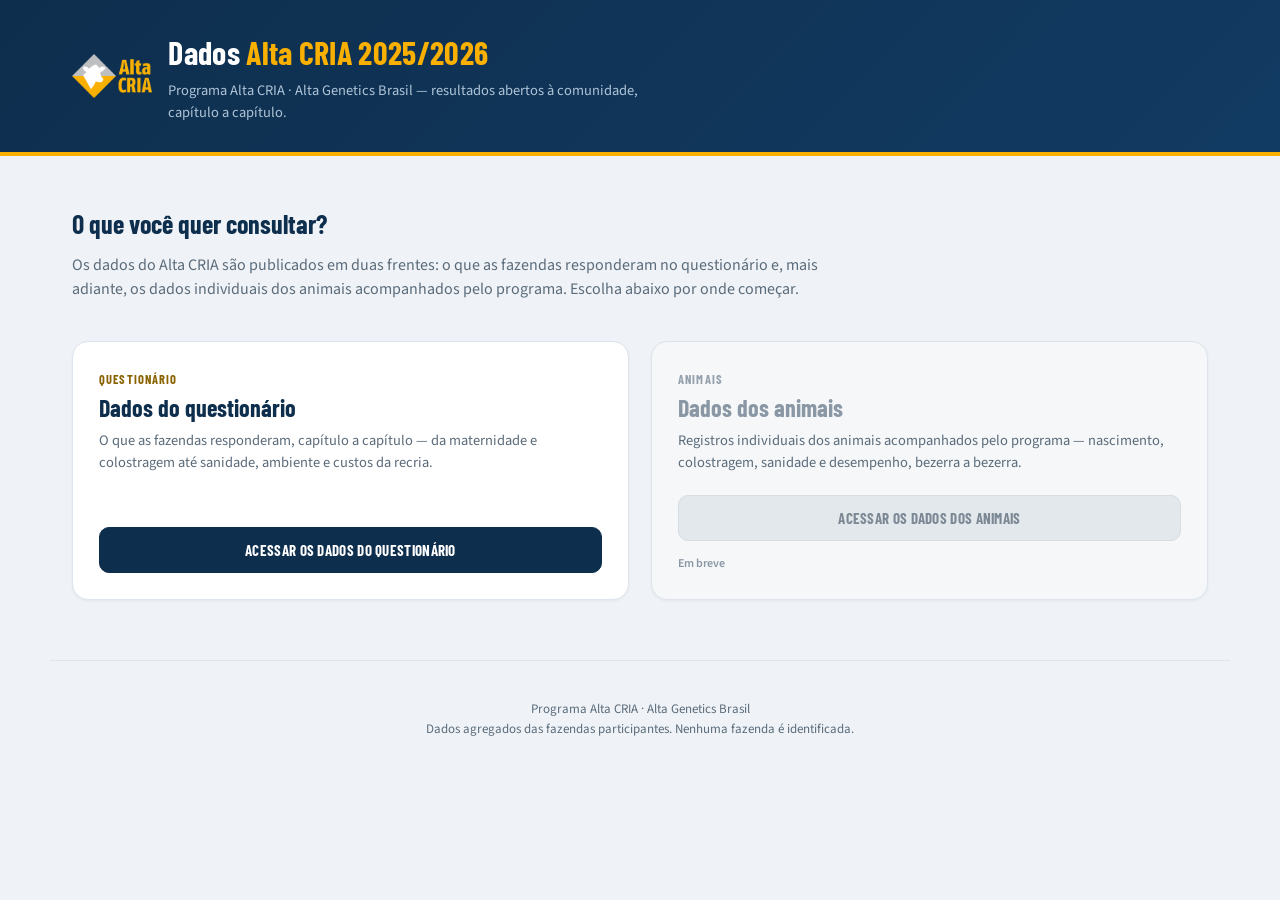
==== index.html @ e9d49448 "Add files via upload" ====
<!DOCTYPE html>
<html lang="pt-BR">
<head>
<meta charset="utf-8">
<meta name="viewport" content="width=device-width, initial-scale=1">
<title>Dados Alta CRIA 25-26</title>
<meta name="description" content="Os dados do Programa Alta CRIA, capítulo a capítulo. Consulta aberta à comunidade.">
<meta property="og:type" content="website">
<meta property="og:title" content="Dados Alta CRIA 2025/2026">
<meta property="og:description" content="Como anda a criação de bezerras no Brasil, segundo as fazendas do Programa Alta CRIA.">
<meta property="og:image" content="https://altaleite.github.io/altacria26/og-image.png">
<meta name="theme-color" content="#0E2E4D">
<link rel="preconnect" href="https://fonts.googleapis.com">
<link rel="preconnect" href="https://fonts.gstatic.com" crossorigin>
<link rel="stylesheet" href="https://fonts.googleapis.com/css2?family=Barlow+Condensed:wght@600;700&family=Source+Sans+3:wght@400;600;700&display=swap">
<link rel="icon" href="[data-uri]" alt="Alta CRIA">
<style>
  :root{
    --navy:#0E2E4D; --navy2:#123B63; --navy3:#1B4E7E; --ink:#071A2C;
    --am:#F9B000; --am-claro:#FFE9AE; --am-escuro:#8A6300;
    --papel:#EFF3F7; --branco:#fff; --tinta:#16222E; --fraca:#5B6B7A; --linha:#DDE4EB;
    --display:"Barlow Condensed","Arial Narrow",Arial,sans-serif;
    --corpo:"Source Sans 3",-apple-system,"Segoe UI",Arial,sans-serif;
  }
  *{box-sizing:border-box;}
  html,body{margin:0;padding:0;}
  body{background:var(--papel);color:var(--tinta);font-family:var(--corpo);font-size:16px;line-height:1.5;-webkit-font-smoothing:antialiased;}

  .topo{background:linear-gradient(135deg,var(--navy),var(--navy2));color:#fff;border-bottom:4px solid var(--am);}
  .topo-in{max-width:1180px;margin:0 auto;padding:28px 22px;}
  .marca{display:flex;align-items:center;gap:16px;flex-wrap:wrap;}
  .marca img{height:44px;}
  .marca h1{font-family:var(--display);font-weight:700;font-size:32px;margin:0;letter-spacing:.01em;}
  .marca h1 span{color:var(--am);}
  .marca p{margin:4px 0 0;color:#AFC4D8;font-size:14.5px;max-width:520px;}

  main{max-width:1180px;margin:0 auto;padding:48px 22px 60px;}
  .intro{max-width:760px;margin:0 0 40px;}
  .intro h2{font-family:var(--display);font-weight:700;font-size:26px;color:var(--navy);margin:0 0 10px;}
  .intro p{color:var(--fraca);font-size:16px;margin:0;}

  .escolhas{display:grid;grid-template-columns:repeat(auto-fit,minmax(320px,1fr));gap:22px;}
  .escolha{background:var(--branco);border:1px solid var(--linha);border-radius:16px;padding:28px 26px 26px;
    display:flex;flex-direction:column;box-shadow:0 1px 3px rgba(7,26,44,.05);}
  .escolha .rotulo{font-family:var(--display);font-weight:700;font-size:12.5px;letter-spacing:.09em;text-transform:uppercase;color:var(--am-escuro);}
  .escolha h3{font-family:var(--display);font-weight:700;font-size:24px;color:var(--navy);margin:6px 0 8px;line-height:1.15;}
  .escolha p{color:var(--fraca);font-size:14.5px;line-height:1.5;margin:0 0 22px;flex-grow:1;}
  .botao{display:inline-flex;align-items:center;justify-content:center;gap:8px;font:700 15px var(--display);
    letter-spacing:.02em;text-transform:uppercase;border-radius:10px;padding:13px 18px;text-decoration:none;
    transition:transform .15s,box-shadow .15s;}
  .botao-primario{background:var(--navy);color:#fff;border:1px solid var(--navy);}
  .botao-primario:hover{transform:translateY(-1px);box-shadow:0 6px 16px rgba(14,46,77,.25);background:var(--navy2);}
  .botao-primario:focus-visible{outline:2px solid var(--am);outline-offset:3px;}
  .escolha.indisponivel{background:#F5F7F9;}
  .escolha.indisponivel h3{color:#8A97A4;}
  .escolha.indisponivel .rotulo{color:#94A0AB;}
  .botao-desabilitado{background:#E3E8ED;color:#7C8894;border:1px solid #D6DCE2;cursor:not-allowed;}
  .selo{display:inline-block;margin-top:14px;font-size:12px;font-weight:600;color:#8A97A4;}

  footer{border-top:1px solid var(--linha);padding:26px 22px 40px;text-align:center;color:var(--fraca);font-size:13px;max-width:1180px;margin:0 auto;}

  @media (max-width:640px){
    .marca h1{font-size:26px;}
    .intro h2{font-size:22px;}
  }
</style>
</head>
<body>

<header class="topo">
  <div class="topo-in">
    <div class="marca">
      <img src="[data-uri]" alt="Alta CRIA">
      <div>
        <h1>Dados <span>Alta CRIA 2025/2026</span></h1>
        <p>Programa Alta CRIA · Alta Genetics Brasil — resultados abertos à comunidade, capítulo a capítulo.</p>
      </div>
    </div>
  </div>
</header>

<main>
  <div class="intro">
    <h2>O que você quer consultar?</h2>
    <p>Os dados do Alta CRIA são publicados em duas frentes: o que as fazendas responderam no questionário e, mais adiante, os dados individuais dos animais acompanhados pelo programa. Escolha abaixo por onde começar.</p>
  </div>

  <div class="escolhas">
    <article class="escolha">
      <span class="rotulo">Questionário</span>
      <h3>Dados do questionário</h3>
      <p>O que as fazendas responderam, capítulo a capítulo — da maternidade e colostragem até sanidade, ambiente e custos da recria.</p>
      <a class="botao botao-primario" href="questionario/">Acessar os dados do questionário</a>
    </article>

    <article class="escolha indisponivel">
      <span class="rotulo">Animais</span>
      <h3>Dados dos animais</h3>
      <p>Registros individuais dos animais acompanhados pelo programa — nascimento, colostragem, sanidade e desempenho, bezerra a bezerra.</p>
      <button class="botao botao-desabilitado" type="button" disabled aria-disabled="true">Acessar os dados dos animais</button>
      <span class="selo">Em breve</span>
    </article>
  </div>
</main>

<footer>
  <p>Programa Alta CRIA · Alta Genetics Brasil<br>
  Dados agregados das fazendas participantes. Nenhuma fazenda é identificada.</p>
</footer>

</body>
</html>
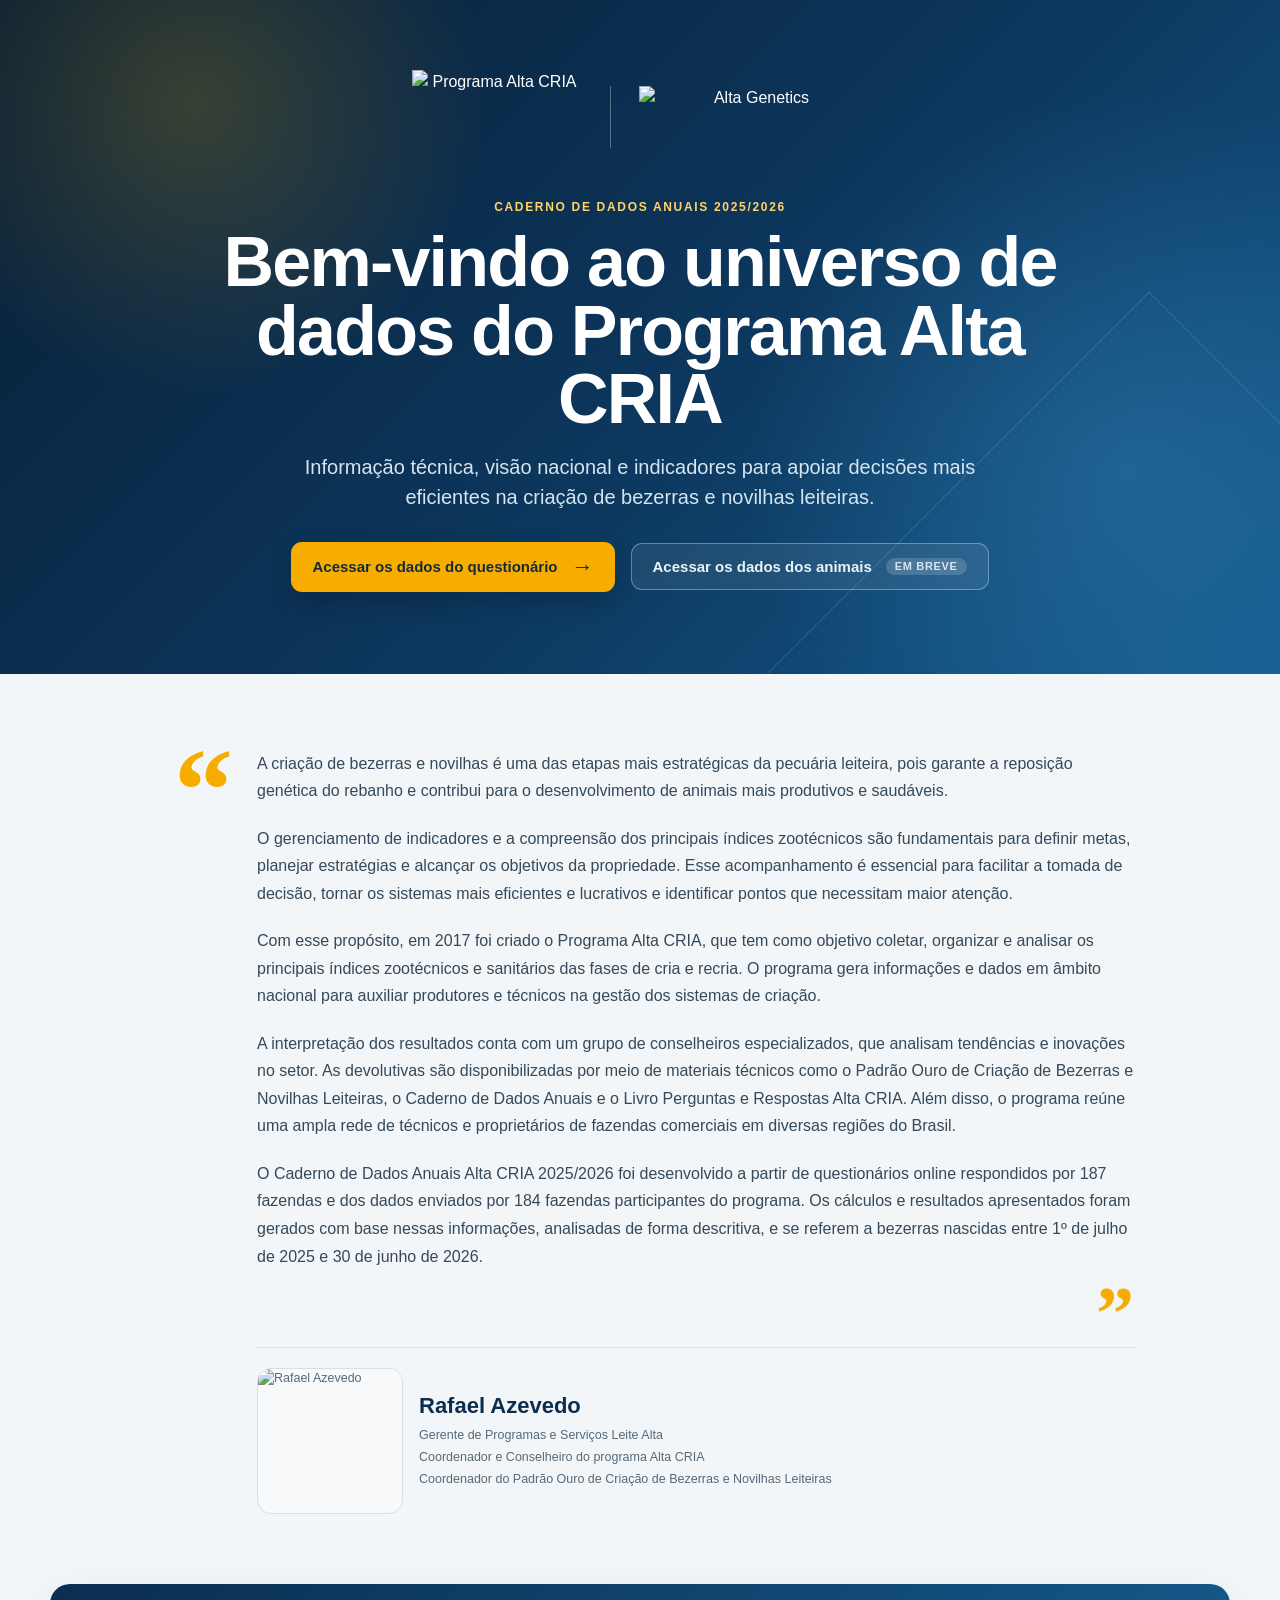
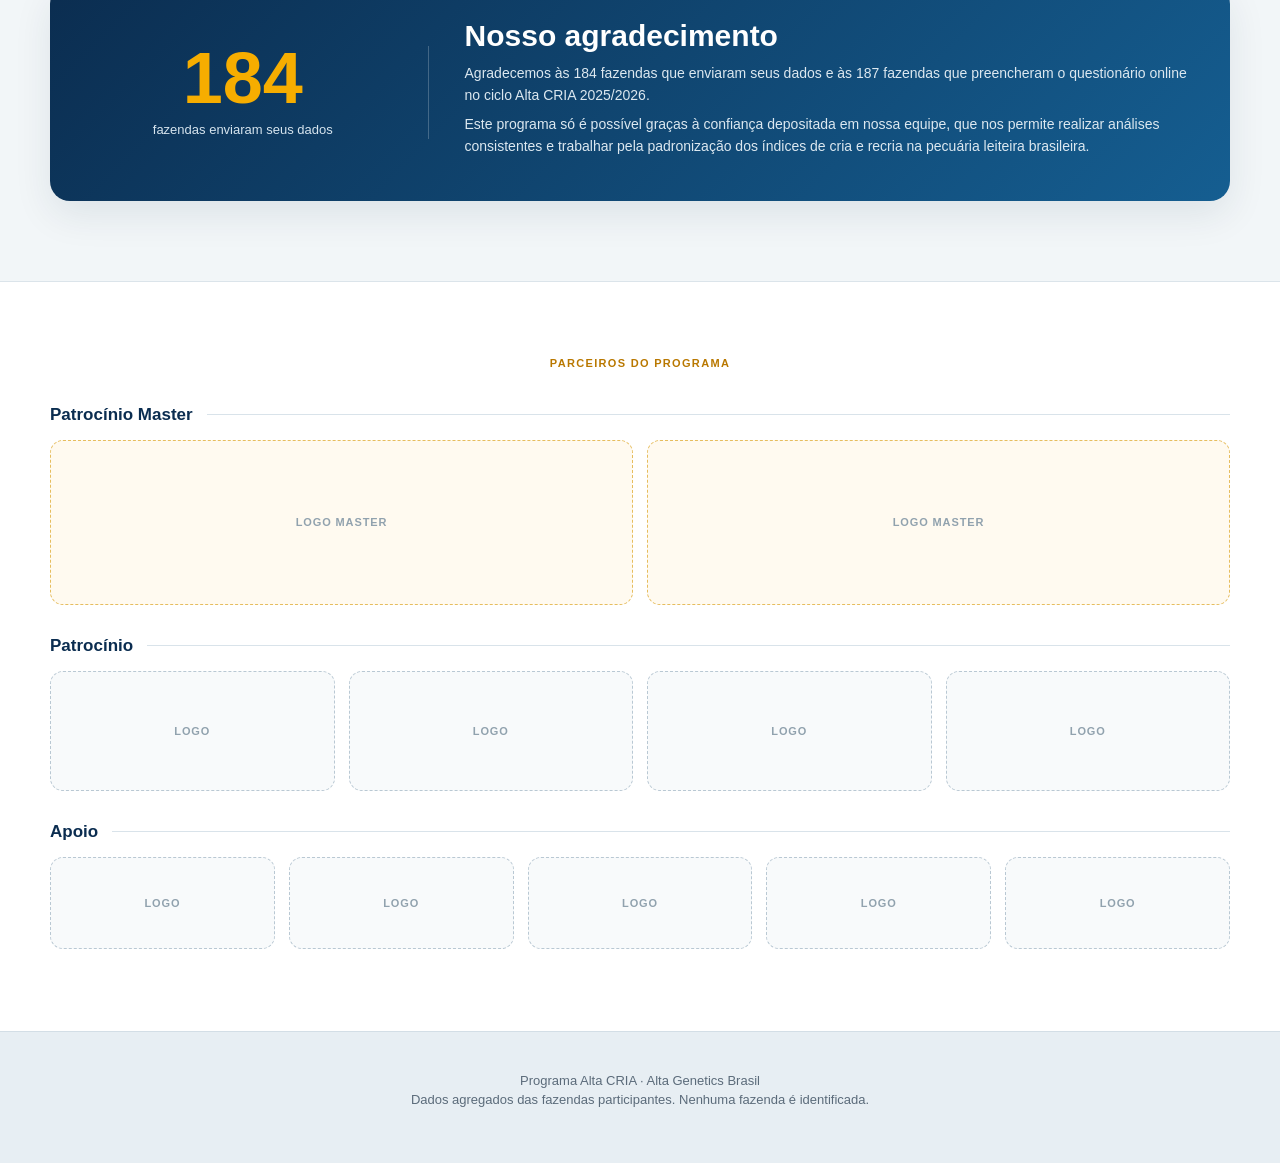
==== commit 8078dee8: "Add files via upload" ====
--- a/index.html
+++ b/index.html
@@ -9,104 +9,11 @@
 <meta property="og:title" content="Dados Alta CRIA 2025/2026">
 <meta property="og:description" content="Como anda a criação de bezerras no Brasil, segundo as fazendas do Programa Alta CRIA.">
 <meta property="og:image" content="https://altaleite.github.io/altacria26/og-image.png">
-<meta name="theme-color" content="#0E2E4D">
-<link rel="preconnect" href="https://fonts.googleapis.com">
-<link rel="preconnect" href="https://fonts.gstatic.com" crossorigin>
-<link rel="stylesheet" href="https://fonts.googleapis.com/css2?family=Barlow+Condensed:wght@600;700&family=Source+Sans+3:wght@400;600;700&display=swap">
-<link rel="icon" href="[data-uri]" alt="Alta CRIA">
-<style>
-  :root{
-    --navy:#0E2E4D; --navy2:#123B63; --navy3:#1B4E7E; --ink:#071A2C;
-    --am:#F9B000; --am-claro:#FFE9AE; --am-escuro:#8A6300;
-    --papel:#EFF3F7; --branco:#fff; --tinta:#16222E; --fraca:#5B6B7A; --linha:#DDE4EB;
-    --display:"Barlow Condensed","Arial Narrow",Arial,sans-serif;
-    --corpo:"Source Sans 3",-apple-system,"Segoe UI",Arial,sans-serif;
-  }
-  *{box-sizing:border-box;}
-  html,body{margin:0;padding:0;}
-  body{background:var(--papel);color:var(--tinta);font-family:var(--corpo);font-size:16px;line-height:1.5;-webkit-font-smoothing:antialiased;}
-
-  .topo{background:linear-gradient(135deg,var(--navy),var(--navy2));color:#fff;border-bottom:4px solid var(--am);}
-  .topo-in{max-width:1180px;margin:0 auto;padding:28px 22px;}
-  .marca{display:flex;align-items:center;gap:16px;flex-wrap:wrap;}
-  .marca img{height:44px;}
-  .marca h1{font-family:var(--display);font-weight:700;font-size:32px;margin:0;letter-spacing:.01em;}
-  .marca h1 span{color:var(--am);}
-  .marca p{margin:4px 0 0;color:#AFC4D8;font-size:14.5px;max-width:520px;}
-
-  main{max-width:1180px;margin:0 auto;padding:48px 22px 60px;}
-  .intro{max-width:760px;margin:0 0 40px;}
-  .intro h2{font-family:var(--display);font-weight:700;font-size:26px;color:var(--navy);margin:0 0 10px;}
-  .intro p{color:var(--fraca);font-size:16px;margin:0;}
-
-  .escolhas{display:grid;grid-template-columns:repeat(auto-fit,minmax(320px,1fr));gap:22px;}
-  .escolha{background:var(--branco);border:1px solid var(--linha);border-radius:16px;padding:28px 26px 26px;
-    display:flex;flex-direction:column;box-shadow:0 1px 3px rgba(7,26,44,.05);}
-  .escolha .rotulo{font-family:var(--display);font-weight:700;font-size:12.5px;letter-spacing:.09em;text-transform:uppercase;color:var(--am-escuro);}
-  .escolha h3{font-family:var(--display);font-weight:700;font-size:24px;color:var(--navy);margin:6px 0 8px;line-height:1.15;}
-  .escolha p{color:var(--fraca);font-size:14.5px;line-height:1.5;margin:0 0 22px;flex-grow:1;}
-  .botao{display:inline-flex;align-items:center;justify-content:center;gap:8px;font:700 15px var(--display);
-    letter-spacing:.02em;text-transform:uppercase;border-radius:10px;padding:13px 18px;text-decoration:none;
-    transition:transform .15s,box-shadow .15s;}
-  .botao-primario{background:var(--navy);color:#fff;border:1px solid var(--navy);}
-  .botao-primario:hover{transform:translateY(-1px);box-shadow:0 6px 16px rgba(14,46,77,.25);background:var(--navy2);}
-  .botao-primario:focus-visible{outline:2px solid var(--am);outline-offset:3px;}
-  .escolha.indisponivel{background:#F5F7F9;}
-  .escolha.indisponivel h3{color:#8A97A4;}
-  .escolha.indisponivel .rotulo{color:#94A0AB;}
-  .botao-desabilitado{background:#E3E8ED;color:#7C8894;border:1px solid #D6DCE2;cursor:not-allowed;}
-  .selo{display:inline-block;margin-top:14px;font-size:12px;font-weight:600;color:#8A97A4;}
-
-  footer{border-top:1px solid var(--linha);padding:26px 22px 40px;text-align:center;color:var(--fraca);font-size:13px;max-width:1180px;margin:0 auto;}
-
-  @media (max-width:640px){
-    .marca h1{font-size:26px;}
-    .intro h2{font-size:22px;}
-  }
-</style>
+<meta http-equiv="refresh" content="0; url=dados/">
+<link rel="canonical" href="https://altaleite.github.io/altacria26/dados/">
+<script>location.replace('dados/');</script>
 </head>
 <body>
-
-<header class="topo">
-  <div class="topo-in">
-    <div class="marca">
-      <img src="[data-uri]" alt="Alta CRIA">
-      <div>
-        <h1>Dados <span>Alta CRIA 2025/2026</span></h1>
-        <p>Programa Alta CRIA · Alta Genetics Brasil — resultados abertos à comunidade, capítulo a capítulo.</p>
-      </div>
-    </div>
-  </div>
-</header>
-
-<main>
-  <div class="intro">
-    <h2>O que você quer consultar?</h2>
-    <p>Os dados do Alta CRIA são publicados em duas frentes: o que as fazendas responderam no questionário e, mais adiante, os dados individuais dos animais acompanhados pelo programa. Escolha abaixo por onde começar.</p>
-  </div>
-
-  <div class="escolhas">
-    <article class="escolha">
-      <span class="rotulo">Questionário</span>
-      <h3>Dados do questionário</h3>
-      <p>O que as fazendas responderam, capítulo a capítulo — da maternidade e colostragem até sanidade, ambiente e custos da recria.</p>
-      <a class="botao botao-primario" href="questionario/">Acessar os dados do questionário</a>
-    </article>
-
-    <article class="escolha indisponivel">
-      <span class="rotulo">Animais</span>
-      <h3>Dados dos animais</h3>
-      <p>Registros individuais dos animais acompanhados pelo programa — nascimento, colostragem, sanidade e desempenho, bezerra a bezerra.</p>
-      <button class="botao botao-desabilitado" type="button" disabled aria-disabled="true">Acessar os dados dos animais</button>
-      <span class="selo">Em breve</span>
-    </article>
-  </div>
-</main>
-
-<footer>
-  <p>Programa Alta CRIA · Alta Genetics Brasil<br>
-  Dados agregados das fazendas participantes. Nenhuma fazenda é identificada.</p>
-</footer>
-
+<p>Redirecionando para <a href="dados/">a página de dados do Alta CRIA</a>...</p>
 </body>
 </html>
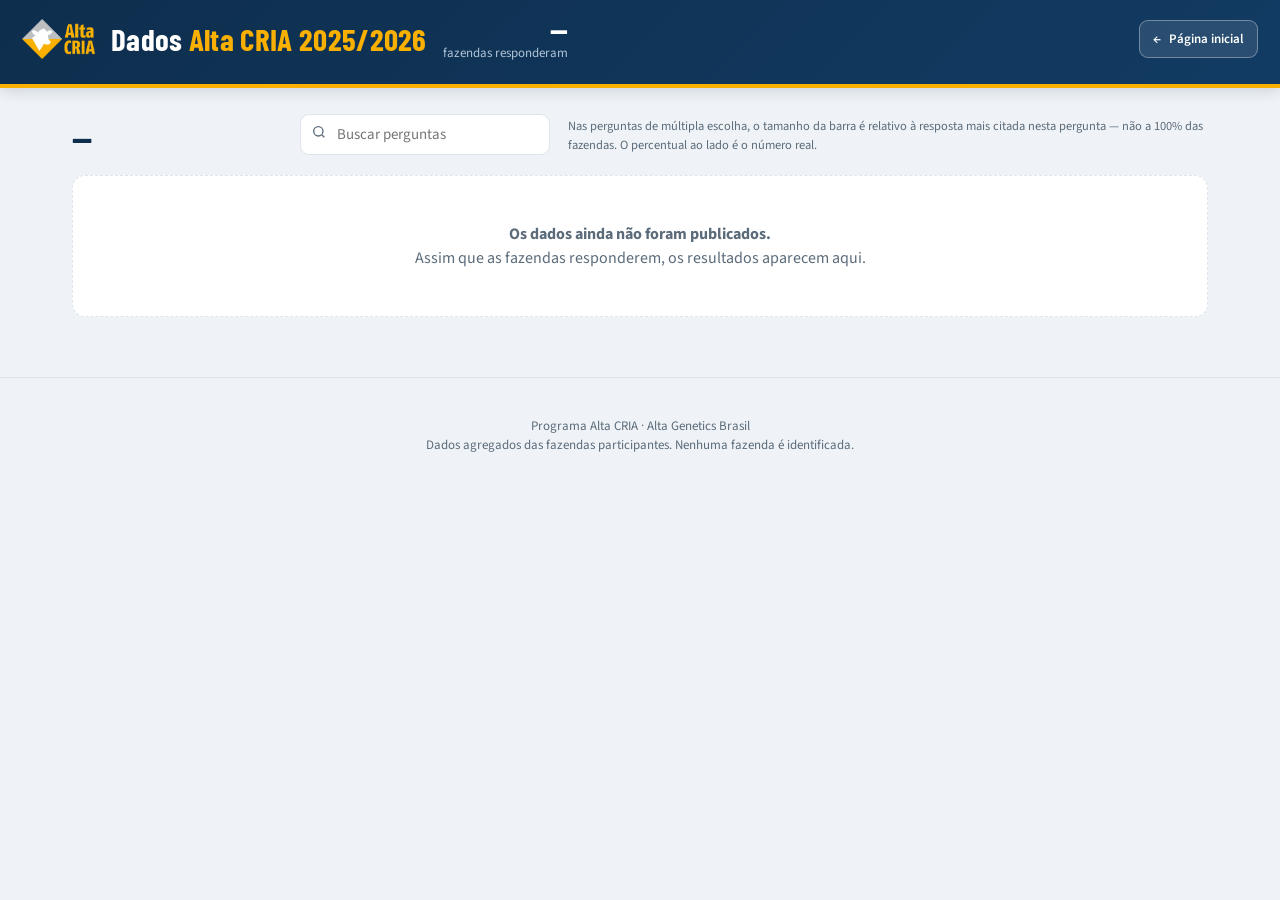
==== commit 23c94122: "Add files via upload" ====
--- a/index.html
+++ b/index.html
@@ -9,11 +9,938 @@
 <meta property="og:title" content="Dados Alta CRIA 2025/2026">
 <meta property="og:description" content="Como anda a criação de bezerras no Brasil, segundo as fazendas do Programa Alta CRIA.">
 <meta property="og:image" content="https://altaleite.github.io/altacria26/og-image.png">
-<meta http-equiv="refresh" content="0; url=dados/">
-<link rel="canonical" href="https://altaleite.github.io/altacria26/dados/">
-<script>location.replace('dados/');</script>
+<meta name="theme-color" content="#0E2E4D">
+<link rel="preconnect" href="https://fonts.googleapis.com">
+<link rel="preconnect" href="https://fonts.gstatic.com" crossorigin>
+<link rel="stylesheet" href="https://fonts.googleapis.com/css2?family=Barlow+Condensed:wght@600;700&family=Source+Sans+3:wght@400;600;700&display=swap">
+<link rel="icon" href="[data-uri]">
+<style>
+  :root{
+    --navy:#0E2E4D; --navy2:#123B63; --navy3:#1B4E7E; --ink:#071A2C;
+    --am:#F9B000; --am-claro:#FFE9AE; --am-escuro:#8A6300;
+    --papel:#EFF3F7; --branco:#fff; --tinta:#16222E; --fraca:#5B6B7A; --linha:#DDE4EB;
+    --display:"Barlow Condensed","Arial Narrow",Arial,sans-serif;
+    --corpo:"Source Sans 3",-apple-system,"Segoe UI",Arial,sans-serif;
+  }
+  *{box-sizing:border-box;}
+  html,body{margin:0;padding:0;}
+  body{background:var(--papel);color:var(--tinta);font-family:var(--corpo);font-size:16px;line-height:1.5;-webkit-font-smoothing:antialiased;}
+  .num{font-variant-numeric:tabular-nums;}
+
+  /* ---------- topo ---------- */
+  .topo{background:linear-gradient(135deg,var(--navy),var(--navy2));color:#fff;border-bottom:4px solid var(--am);}
+  .topo-in{max-width:1744px;margin:0 auto;padding:22px 22px 0;}
+  .marca{display:flex;align-items:center;gap:16px;flex-wrap:wrap;}
+  .marca img{height:40px;}
+  .marca h1{font-family:var(--display);font-weight:700;font-size:31px;margin:0;letter-spacing:.01em;}
+  .marca h1 span{color:var(--am);}
+  .resumo{margin-left:auto;text-align:right;font-size:13px;color:#AFC4D8;}
+  .resumo b{display:block;font-family:var(--display);font-size:30px;color:#fff;line-height:1;}
+
+  /* ---------- linha do tempo (a ordem é a vida do animal) ---------- */
+  .trilha{display:grid;grid-template-columns:minmax(0,1fr) minmax(0,1fr) minmax(0,1.75fr) minmax(0,1.12fr) minmax(0,1fr) minmax(0,1fr) minmax(0,.9fr) minmax(0,.9fr) minmax(0,.82fr) minmax(0,1.05fr);gap:0;overflow:visible;padding:20px 0 0;}
+  .fase{width:100%;min-width:0;background:none;border:0;cursor:pointer;color:#9FB6CC;font-family:inherit;
+    padding:0 9px 14px;position:relative;text-align:left;overflow-wrap:anywhere;}
+  .fase:first-child{padding-left:0;}
+  .fase .marco{display:block;height:3px;background:rgba(255,255,255,.16);margin-bottom:11px;border-radius:2px;transition:background .18s;}
+  .fase .et{display:block;font-family:var(--display);font-weight:700;font-size:17px;color:#D6E4F0;letter-spacing:.02em;transition:color .18s;}
+  .fase .sub{display:block;font-size:11.5px;color:#7E99B4;line-height:1.25;margin-top:1px;}
+  .fase:hover .et{color:#fff;}
+  .fase:hover .marco{background:rgba(249,176,0,.5);}
+  .fase[aria-selected="true"] .marco{background:var(--am);}
+  .fase[aria-selected="true"] .et{color:var(--am);}
+  .fase:focus-visible{outline:2px solid var(--am);outline-offset:2px;}
+
+  /* ---------- corpo ---------- */
+  main{max-width:1180px;margin:0 auto;padding:26px 22px 60px;}
+  .cabeca{display:flex;align-items:flex-end;gap:18px;flex-wrap:wrap;margin-bottom:20px;}
+  .cabeca h2{font-family:var(--display);font-weight:700;font-size:34px;margin:0;color:var(--navy);line-height:1;}
+  .cabeca .cont{font-size:14px;color:var(--fraca);padding-bottom:3px;}
+  .nota-leitura{flex-basis:100%;order:5;margin:2px 0 0;font-size:12.5px;color:var(--fraca);max-width:640px;}
+.busca{margin-left:auto;position:relative;}
+  .busca input{font-family:inherit;font-size:15px;padding:9px 13px 9px 36px;border:1px solid var(--linha);
+    border-radius:9px;background:#fff;width:250px;color:var(--tinta);}
+  .busca input:focus{outline:2px solid var(--navy3);outline-offset:0;border-color:var(--navy3);}
+  .busca svg{position:absolute;left:11px;top:10px;width:16px;height:16px;fill:none;stroke:var(--fraca);stroke-width:2;}
+
+  .grade{display:grid;grid-template-columns:repeat(auto-fill,minmax(340px,1fr));gap:16px;align-items:start;}
+  .cartao{background:var(--branco);border:1px solid var(--linha);border-radius:13px;padding:17px 18px 15px;}
+  .cartao .qn{font-family:var(--display);font-weight:700;font-size:13px;color:var(--am-escuro);letter-spacing:.08em;}
+  .cartao h3{font-size:15.5px;font-weight:600;margin:1px 0 3px;line-height:1.32;color:var(--navy);}
+  .cartao .n{font-size:12.5px;color:var(--fraca);margin-bottom:12px;}
+
+  /* barras (categórico) */
+  .b{margin-bottom:9px;}
+  .b:last-child{margin-bottom:2px;}
+  .b-topo{display:flex;justify-content:space-between;gap:10px;font-size:13.5px;margin-bottom:3px;}
+  .b-rot{color:var(--tinta);}
+  .b-val{color:var(--fraca);white-space:nowrap;font-variant-numeric:tabular-nums;}
+  .b-val b{color:var(--navy);}
+  .trilho{height:9px;background:#EDF1F5;border-radius:5px;overflow:hidden;}
+  .barra{height:100%;background:var(--am);border-radius:5px;transition:width .5s cubic-bezier(.2,.7,.3,1);}
+  .mais{margin-top:9px;background:none;border:0;color:var(--navy3);font-family:inherit;font-size:13px;
+    font-weight:600;cursor:pointer;padding:2px 0;}
+  .mais:hover{text-decoration:underline;}
+
+  /* numérico */
+  .faixas{display:flex;gap:14px;padding:9px 0 12px;border-bottom:1px solid var(--linha);margin-bottom:11px;}
+  .fx{flex:1;}
+  .fx .r{display:block;font-size:11px;color:var(--fraca);text-transform:uppercase;letter-spacing:.06em;}
+  .fx .v{display:block;font-family:var(--display);font-weight:700;font-size:23px;color:var(--navy);line-height:1.1;font-variant-numeric:tabular-nums;}
+  .fx.dest .v{color:var(--am-escuro);}
+  .hist{display:flex;align-items:flex-end;gap:3px;height:78px;}
+  .hb{flex:1;background:#DCE6EF;border-radius:3px 3px 0 0;position:relative;min-height:2px;transition:background .15s;}
+  .hb:hover{background:var(--am);}
+  .hb span{position:absolute;bottom:100%;left:50%;transform:translateX(-50%);margin-bottom:5px;background:var(--navy);
+    color:#fff;font-size:11px;padding:3px 7px;border-radius:5px;white-space:nowrap;opacity:0;pointer-events:none;transition:opacity .12s;}
+  .hb:hover span{opacity:1;}
+  .heixo{display:flex;justify-content:space-between;font-size:10.5px;color:var(--fraca);margin-top:5px;}
+
+  .vazio{background:#fff;border:1px dashed var(--linha);border-radius:13px;padding:46px 20px;text-align:center;color:var(--fraca);}
+  .aviso-demo{background:#FFF6E0;border-bottom:1px solid #F0C24B;color:#7A5C12;font-size:13.5px;text-align:center;padding:9px 16px;}
+  footer{border-top:1px solid var(--linha);padding:26px 22px 40px;text-align:center;color:var(--fraca);font-size:13px;}
+  @media (max-width:640px){
+    .marca h1{font-size:24px;} .resumo{margin-left:0;text-align:left;width:100%;}
+    .busca{margin-left:0;width:100%;} .busca input{width:100%;} .cabeca h2{font-size:27px;}
+  }
+  @media (prefers-reduced-motion:reduce){ *{transition:none !important;} }
+</style>
+<link rel="stylesheet" href="app.css">
+<style>
+  /* Ajustes de navegação e interação */
+  .topo{position:sticky;top:0;z-index:100;box-shadow:0 2px 14px rgba(7,26,44,.16)}
+  .topo-in{padding-top:14px}
+  .marca{flex-wrap:nowrap}
+  .voltar-inicio{margin-left:auto;display:inline-flex;align-items:center;gap:8px;background:rgba(255,255,255,.1);border:1px solid rgba(255,255,255,.35);color:#fff;border-radius:9px;padding:9px 13px;font:600 13px var(--corpo);cursor:pointer;transition:background .18s,border-color .18s,transform .18s;white-space:nowrap;text-decoration:none}
+  .voltar-inicio:hover{background:var(--am);border-color:var(--am-escuro);color:var(--navy);transform:translateY(-1px)}
+  .voltar-inicio:focus-visible,.exportar:focus-visible,.mais:focus-visible{outline:2px solid var(--am);outline-offset:3px}
+  .resumo{margin-left:0}
+  .cartao{position:relative;padding-top:17px}
+  .cartao-cabeca{display:flex;align-items:flex-start;gap:12px;margin-bottom:2px}
+  .cartao-cabeca h3{flex:1;margin:0}
+  .exportar{display:inline-flex;align-items:center;gap:6px;flex:0 0 auto;background:#F5F8FB;border:1px solid #D6E1EB;color:var(--navy3);border-radius:7px;padding:6px 8px;font:600 11px var(--corpo);cursor:pointer;transition:.18s}
+  .exportar:hover{background:var(--navy);border-color:var(--navy);color:#fff}
+  .exportar svg{width:13px;height:13px;fill:none;stroke:currentColor;stroke-width:2;stroke-linecap:round;stroke-linejoin:round}
+  .mais{display:inline-flex;align-items:center;gap:5px;border:1px solid #D6E1EB;border-radius:7px;background:#F7FAFC;padding:6px 9px;margin-top:10px}
+  .mais:hover{background:#EAF1F7;text-decoration:none}
+  .filtro-card{display:flex;align-items:center;gap:9px;margin:8px 0 13px;padding:9px 10px;background:#F7FAFC;border:1px solid #DDE7EF;border-radius:8px;color:var(--fraca);font-size:12px}
+  .filtro-card label{font-weight:600;white-space:nowrap}
+  .filtro-card select{min-width:0;flex:1;border:1px solid #C9D7E3;border-radius:7px;background:#fff;color:var(--navy);padding:7px 9px;font:600 12px var(--corpo);cursor:pointer}
+  .filtro-card select:focus{outline:2px solid var(--navy3);outline-offset:1px}
+  .cartao.cartao-custo .fx .v{font-size:18px;white-space:nowrap;letter-spacing:-.02em}
+  @media (max-width:1100px){
+    .trilha{grid-template-columns:repeat(5,minmax(0,1fr));row-gap:10px;}
+    .fase:nth-child(6){padding-left:0;}
+  }
+  @media (max-width:640px){
+    .topo-in{padding-top:10px}.marca{flex-wrap:wrap;gap:10px}.marca img{height:32px}.voltar-inicio{order:3;margin-left:0}.resumo{width:auto;text-align:right;margin-left:auto}
+    .trilha{grid-template-columns:repeat(2,minmax(0,1fr));padding-top:13px;row-gap:10px}
+    .fase{padding-right:12px}.fase:nth-child(odd){padding-left:0}.fase:nth-child(6){padding-left:9px}.fase .et{font-size:15px}
+  }
+</style>
+<!-- Ícone transparente: evita que a marca Alta apareça na aba do navegador. -->
+<link rel="icon" type="image/svg+xml" sizes="any" href="data:image/svg+xml,%3Csvg xmlns='http://www.w3.org/2000/svg' width='1' height='1'%3E%3C/svg%3E">
 </head>
 <body>
-<p>Redirecionando para <a href="dados/">a página de dados do Alta CRIA</a>...</p>
+
+<div id="demo" class="aviso-demo" hidden></div>
+
+<header class="topo">
+  <div class="topo-in">
+    <div class="marca">
+      <img src="[data-uri]" alt="Alta CRIA">
+      <h1>Dados <span>Alta CRIA 2025/2026</span></h1>
+      <div class="resumo"><b class="num" id="nFaz">—</b> fazendas responderam<br><span id="quando"></span></div>
+      <a class="voltar-inicio" id="voltarInicio" href="../" aria-label="Voltar à página inicial do Alta CRIA">
+        <span aria-hidden="true">←</span> Página inicial
+      </a>
+    </div>
+    <nav class="trilha" id="trilha" role="tablist" aria-label="Etapas"></nav>
+  </div>
+</header>
+
+<main>
+  <div class="cabeca">
+    <h2 id="tituloCap">—</h2>
+    <span class="cont" id="contCap"></span>
+    <p class="nota-leitura">Nas perguntas de múltipla escolha, o tamanho da barra é relativo à resposta mais citada nesta pergunta — não a 100% das fazendas. O percentual ao lado é o número real.</p>
+    <div class="busca">
+      <svg viewBox="0 0 24 24"><circle cx="11" cy="11" r="7"/><path d="M20 20l-3.5-3.5"/></svg>
+      <input id="busca" type="search" placeholder="Buscar perguntas" aria-label="Buscar em todas as perguntas">
+    </div>
+  </div>
+  <div class="grade" id="grade"></div>
+  <div class="vazio" id="vazio" hidden></div>
+</main>
+
+<footer>
+  <p>Programa Alta CRIA · Alta Genetics Brasil<br>
+  Dados agregados das fazendas participantes. Nenhuma fazenda é identificada.</p>
+</footer>
+
+<script id="legacy-script">
+const FASES = {"1": ["Fazendas", "contexto"], "2": ["Pré-parto", "antes de nascer"], "3": ["Parto e cuidados iniciais", "nascimento"], "4": ["Colostragem", "primeiras horas"], "5": ["Nutrição", "até o desaleitamento"], "6": ["Sanidade", "doença e morte"], "7": ["Ambiente", "onde vive"], "8": ["Recria", "até a novilha"], "9": ["Custos", "o que custa"], "10": ["O programa", "devolutiva"]};
+let DADOS = null, capAtual = 0, termo = '';
+let DADOS_AO_VIVO = false;
+const FILTROS_MOCHACAO = { q070: '', q071: '' };
+const FILTROS_CUSTO = { q182: '', q184: '' };
+const FILTROS_RACA = {};
+const API_DADOS = 'https://script.google.com/macros/s/AKfycbw1zIn_bEKJnIRQhOoAmt5iOxoDVYw4NZtxAlDxIaN8Y5yvXAH1wwC8Cq9Vwj5FCqYvtg/exec?api=dados_publicos';
+// A prévia do ChatGPT bloqueia conexões externas e exibe um pedido de
+// permissão. A API ao vivo só é consultada no endereço público do GitHub.
+const PODE_CONSULTAR_API = location.hostname === 'altaleite.github.io';
+const $ = id => document.getElementById(id);
+const nf = n => Number(n).toLocaleString('pt-BR', { maximumFractionDigits: 1 });
+const pct = n => Math.round(Number(n) || 0).toLocaleString('pt-BR', { maximumFractionDigits: 0 });
+const esc = s => String(s).replace(/[&<>"]/g, c => ({ '&':'&amp;','<':'&lt;','>':'&gt;','"':'&quot;' }[c]));
+const PERGUNTAS_INTEIRAS = new Set(['q025', 'q026', 'q031', 'q033', 'q034', 'q051', 'q071', 'q092', 'q176']);
+function ehPerguntaInicioReducaoGradual(q) {
+  const t = chave(q?.titulo || '');
+  return t.includes('sistema de aleitamento') && t.includes('gradual') && t.includes('quantos dias de vida') && t.includes('primeira reducao');
+}
+function numeroPergunta(q, valor) {
+  const inteiro = Math.round(Number(valor) || 0).toLocaleString('pt-BR', { maximumFractionDigits: 0 });
+  if (ehPerguntaCusto(q)) return `R$ ${inteiro}`;
+  if (PERGUNTAS_INTEIRAS.has(String(q.id || '')) || ehPerguntaPesoAdulto(q)) return inteiro;
+  return nf(valor);
+}
+function numeroMediaPergunta(q, valor) {
+  if (ehPerguntaInicioReducaoGradual(q)) {
+    return Math.round(Number(valor) || 0).toLocaleString('pt-BR', { maximumFractionDigits: 0 });
+  }
+  return numeroPergunta(q, valor);
+}
+function faixaPergunta(q, faixa) {
+  if (!PERGUNTAS_INTEIRAS.has(String(q.id || '')) && !ehPerguntaCusto(q) && !ehPerguntaPesoAdulto(q)) return String(faixa || '');
+  return String(faixa || '').replace(/-?\d+(?:[.,]\d+)?/g, valor => {
+    const numero = Math.round(Number(valor.replace(',', '.')) || 0).toLocaleString('pt-BR', { maximumFractionDigits: 0 });
+    return ehPerguntaCusto(q) ? `R$ ${numero}` : numero;
+  });
+}
+function textoFormatado(valor) {
+  return esc(valor)
+    .replace(/free stall/gi, '<i>Free stall</i>')
+    .replace(/compost barn/gi, '<i>Compost barn</i>')
+    .replace(/cross ventilation/gi, '<i>cross ventilation</i>')
+    .replace(/tie stall/gi, '<i>Tie stall</i>')
+    .replace(/calf-tel/gi, '<i>Calf-tel</i>')
+    .replace(/milk bar/gi, '<i>Milk bar</i>')
+    .replace(/colostro balls/gi, '<i>Colostro Balls</i>')
+    .replace(/zip[\s-]?lock/gi, '<i>Zip Lock</i>')
+    .replace(/ad libitum/gi, '<i>ad libitum</i>');
+}
+
+const iconeExportar = '<svg viewBox="0 0 24 24" aria-hidden="true"><path d="M12 3v12m0 0 4-4m-4 4-4-4M5 21h14a1 1 0 0 0 1-1v-4M4 16v4a1 1 0 0 0 1 1"/></svg>';
+const removerAcentos = valor => String(valor ?? '').normalize('NFD').replace(/[\u0300-\u036f]/g, '');
+const chave = valor => removerAcentos(valor).toLowerCase().replace(/[^a-z0-9]+/g, ' ').trim();
+const ESTADOS = {
+  ac:'Acre', acre:'Acre', al:'Alagoas', alagoas:'Alagoas', ap:'Amapá', amapa:'Amapá', am:'Amazonas', amazonas:'Amazonas', ba:'Bahia', bahia:'Bahia', ce:'Ceará', ceara:'Ceará', df:'Distrito Federal', distritofederal:'Distrito Federal', es:'Espírito Santo', espiritosanto:'Espírito Santo', go:'Goiás', goias:'Goiás', ma:'Maranhão', maranhao:'Maranhão', mt:'Mato Grosso', matogrosso:'Mato Grosso', ms:'Mato Grosso do Sul', matogrossodosul:'Mato Grosso do Sul', mg:'Minas Gerais', minasgerais:'Minas Gerais', pa:'Pará', para:'Pará', pb:'Paraíba', paraiba:'Paraíba', pr:'Paraná', parana:'Paraná', pe:'Pernambuco', pernambuco:'Pernambuco', pi:'Piauí', piaui:'Piauí', rj:'Rio de Janeiro', riodejaneiro:'Rio de Janeiro', rn:'Rio Grande do Norte', riograndedonorte:'Rio Grande do Norte', rs:'Rio Grande do Sul', riograndedosul:'Rio Grande do Sul', ro:'Rondônia', rondonia:'Rondônia', rr:'Roraima', roraima:'Roraima', sc:'Santa Catarina', santacatarina:'Santa Catarina', sp:'São Paulo', saopaulo:'São Paulo', se:'Sergipe', sergipe:'Sergipe', to:'Tocantins', tocantins:'Tocantins'
+};
+function tituloPergunta(q) {
+  const t = String(q.titulo || '').trim(), id = idPergunta(q);
+  if (id.includes('q046') || chave(t) === 'voce utiliza sais anionicos na dieta das novilhas no pre parto') {
+    return 'Utilização de sais aniônicos na dieta das novilhas no pré-parto?';
+  }
+  return chave(t) === 'informacoes gerais e caracterizacao da fazenda' ? 'Informações gerais e caracterização das fazendas' : t;
+}
+function deveOcultar(q) {
+  const id = idPergunta(q);
+  return ['q008', 'q049', 'q050', 'q153', 'q154', 'q162', 'q163', 'q179', 'q180', 'q183', 'q185'].includes(id) || chave(q.titulo).includes('modo de envio de dados para o programa alta cria');
+}
+function idPergunta(q) { return chave(q.id || q.codigo || q.campo || q.num); }
+function ehPerguntaSucedaneoSolidos(q) {
+  const t = chave(q.titulo);
+  return t.includes('sucedaneo utilizado') && t.includes('diluido em agua') && t.includes('solidos totais');
+}
+function ehPerguntaAdensamento(q) {
+  const t = chave(q.titulo);
+  return t.includes('leite fornecido') && t.includes('adensado') && t.includes('solidos totais final');
+}
+function ehPerguntaProteinaConcentrado(q) {
+  const t = chave(q.titulo);
+  return t.includes('percentual de proteina bruta') && t.includes('concentrado');
+}
+function ehPerguntaCusto(q) {
+  const id = idPergunta(q);
+  return id === 'q182' || id === 'q184';
+}
+function ehPerguntaPesoAdulto(q) {
+  const t = chave(q?.titulo || '');
+  return t.includes('peso medio') && t.includes('kg') && t.includes('animal adulto') && t.includes('fazenda');
+}
+function ehPerguntaCriteriosDesaleitamento(q) {
+  const t = chave(q.titulo);
+  return t.includes('quais criterios a fazenda considera para desaleitar as bezerras');
+}
+function ehPerguntaMonitoramentoTristeza(q) {
+  const t = chave(q.titulo);
+  return t.includes('como e feito o monitoramento da tristeza parasitaria bovina') && t.includes('cria') && t.includes('recria');
+}
+function deveOrdenarPorPercentualDaOpcao(q) {
+  return ehPerguntaSucedaneoSolidos(q) || ehPerguntaAdensamento(q) || ehPerguntaProteinaConcentrado(q);
+}
+function deveExibirOpcaoComoPercentual(q) {
+  return ehPerguntaAdensamento(q) || ehPerguntaProteinaConcentrado(q);
+}
+function percentualEmEscala100(valor) {
+  const n = Number(String(valor).replace(',', '.'));
+  if (!Number.isFinite(n)) return null;
+  return Math.abs(n) > 0 && Math.abs(n) <= 1 ? n * 100 : n;
+}
+function formatarNumeroPercentual(valor) {
+  const n = percentualEmEscala100(valor);
+  if (n === null) return String(valor);
+  return n.toLocaleString('pt-BR', { maximumFractionDigits: 2 });
+}
+function valorPercentualOpcao(rotulo) {
+  const texto = removerAcentos(rotulo).toLowerCase().replace(/,/g, '.');
+  const proporcao = texto.match(/(-?\d+(?:\.\d+)?)\s*:\s*(-?\d+(?:\.\d+)?)/);
+  if (proporcao) {
+    const parteSolido = Number(proporcao[1]), parteAgua = Number(proporcao[2]);
+    if (parteSolido > 0 && parteAgua > 0) return parteSolido * 100 / (parteSolido + parteAgua);
+  }
+  const pctExplicito = texto.match(/(-?\d+(?:\.\d+)?)\s*%/);
+  if (pctExplicito) return percentualEmEscala100(pctExplicito[1]);
+  const numero = texto.match(/-?\d+(?:\.\d+)?/);
+  return numero ? percentualEmEscala100(numero[0]) : null;
+}
+function formatarOpcaoPercentual(q, rotulo) {
+  const original = String(rotulo || '').trim();
+  if (!deveExibirOpcaoComoPercentual(q) || !/\d/.test(original)) return original;
+  const unidade = ehPerguntaAdensamento(q) ? ' de sólidos totais' : ' de PB';
+  return original.replace(/(-?\d+(?:[.,]\d+)?)\s*%?/g, (_, valor) => `${formatarNumeroPercentual(valor)}%${unidade}`);
+}
+function opcaoSemAdensamento(q, rotulo) {
+  if (!ehPerguntaAdensamento(q)) return false;
+  const k = chave(rotulo);
+  return k.startsWith('nao e realizado o adensamento da dieta liquida');
+}
+const ORDEM_CRITERIOS_DESALEITAMENTO = [
+  ['consumo de concentrado', 'Consumo de concentrado'],
+  ['idade', 'Idade'],
+  ['lotacao no bezerreiro', 'Lotação no bezerreiro'],
+  ['peso', 'Peso']
+];
+function normalizarCombinacaoCriterios(valor) {
+  const bruto = Array.isArray(valor) ? valor.join(' | ') : String(valor ?? '').trim();
+  if (!bruto) return '';
+  let partes = bruto.split(/\s*\|\s*|\s*;\s*|\s*\n\s*/).filter(Boolean);
+  const ch = chave(bruto);
+  const reconhecidos = ORDEM_CRITERIOS_DESALEITAMENTO.filter(([k]) => ch.includes(k)).length;
+  if (partes.length === 1 && reconhecidos >= 2 && bruto.includes(',')) {
+    partes = bruto.split(/\s*,\s*/).filter(Boolean);
+  }
+  const vistos = new Set();
+  const itens = [];
+  partes.forEach(parte => {
+    const kp = chave(parte);
+    const conhecido = ORDEM_CRITERIOS_DESALEITAMENTO.find(([k]) => kp === k || kp.includes(k));
+    const nome = conhecido ? conhecido[1] : String(parte).trim();
+    const kn = chave(nome);
+    if (!kn || vistos.has(kn)) return;
+    vistos.add(kn);
+    itens.push(nome);
+  });
+  itens.sort((a, b) => {
+    const ia = ORDEM_CRITERIOS_DESALEITAMENTO.findIndex(([k]) => chave(a).includes(k));
+    const ib = ORDEM_CRITERIOS_DESALEITAMENTO.findIndex(([k]) => chave(b).includes(k));
+    const pa = ia < 0 ? 999 : ia, pb = ib < 0 ? 999 : ib;
+    return pa - pb || a.localeCompare(b, 'pt-BR');
+  });
+  return itens.join(' | ');
+}
+function opcoesCriteriosDesaleitamento(q, opcoesPadrao) {
+  if (!ehPerguntaCriteriosDesaleitamento(q)) return { opcoes: opcoesPadrao, combinadas: false };
+  const fontes = [q.combinacoes, q.respostas_combinadas, q.respostas_individuais, q.respostas];
+  const fonte = fontes.find(lista => Array.isArray(lista) && lista.length);
+  if (fonte) {
+    const mapa = new Map();
+    fonte.forEach(item => {
+      let resposta, n = 1;
+      if (typeof item === 'string' || Array.isArray(item)) resposta = item;
+      else if (item && typeof item === 'object') {
+        resposta = item.rotulo ?? item.resposta ?? item.valor ?? item.opcoes ?? item.criterios;
+        n = Number(item.n ?? item.quantidade ?? item.count ?? 1) || 1;
+      }
+      const rotulo = normalizarCombinacaoCriterios(resposta);
+      if (!rotulo) return;
+      const k = chave(rotulo), atual = mapa.get(k) || { rotulo, n: 0 };
+      atual.n += n; mapa.set(k, atual);
+    });
+    if (mapa.size) return { opcoes: [...mapa.values()], combinadas: true };
+  }
+  const mapa = new Map();
+  (opcoesPadrao || []).forEach(item => {
+    const rotulo = normalizarCombinacaoCriterios(item.rotulo);
+    if (!rotulo) return;
+    const k = chave(rotulo), atual = mapa.get(k) || { rotulo, n: 0 };
+    atual.n += Number(item.n) || 0; mapa.set(k, atual);
+  });
+  return { opcoes: [...mapa.values()], combinadas: false };
+}
+const ORDEM_MONITORAMENTO_TRISTEZA = [
+  ['avaliacao periodica da temperatura retal dos animais', 'Avaliação periódica da temperatura retal dos animais'],
+  ['comportamento do animal', 'Comportamento do animal'],
+  ['hematocrito', 'Hematócrito'],
+  ['exame de lamina sangue', 'Exame de lâmina (sangue)'],
+  ['colares e ou brincos', 'Colares e/ou brincos'],
+  ['nao e monitorada', 'Não é monitorada']
+];
+function normalizarCombinacaoMonitoramentoTristeza(valor) {
+  const bruto = Array.isArray(valor) ? valor.join(' | ') : String(valor ?? '').trim();
+  if (!bruto) return '';
+  let partes = bruto.split(/\s*\|\s*|\s*;\s*|\s*\n\s*/).filter(Boolean);
+  const ch = chave(bruto);
+  const reconhecidos = ORDEM_MONITORAMENTO_TRISTEZA.filter(([k]) => ch.includes(k)).length;
+  if (partes.length === 1 && reconhecidos >= 2 && bruto.includes(',')) partes = bruto.split(/\s*,\s*/).filter(Boolean);
+  const vistos = new Set(), itens = [];
+  partes.forEach(parte => {
+    const kp = chave(parte);
+    const conhecido = ORDEM_MONITORAMENTO_TRISTEZA.find(([k]) => kp === k || kp.includes(k));
+    const nome = conhecido ? conhecido[1] : String(parte).trim();
+    const kn = chave(nome);
+    if (!kn || vistos.has(kn)) return;
+    vistos.add(kn); itens.push(nome);
+  });
+  itens.sort((a, b) => {
+    const ia = ORDEM_MONITORAMENTO_TRISTEZA.findIndex(([k]) => chave(a).includes(k));
+    const ib = ORDEM_MONITORAMENTO_TRISTEZA.findIndex(([k]) => chave(b).includes(k));
+    const pa = ia < 0 ? 999 : ia, pb = ib < 0 ? 999 : ib;
+    return pa - pb || a.localeCompare(b, 'pt-BR');
+  });
+  return itens.join(' | ');
+}
+function opcoesMonitoramentoTristeza(q, opcoesPadrao) {
+  if (!ehPerguntaMonitoramentoTristeza(q)) return { opcoes: opcoesPadrao, combinadas: false };
+  const fontes = [q.combinacoes, q.respostas_combinadas, q.respostas_individuais, q.respostas];
+  const fonte = fontes.find(lista => Array.isArray(lista) && lista.length);
+  const mapa = new Map();
+  const acumular = (resposta, n = 1) => {
+    const rotulo = normalizarCombinacaoMonitoramentoTristeza(resposta);
+    if (!rotulo) return;
+    const k = chave(rotulo), atual = mapa.get(k) || { rotulo, n: 0 };
+    atual.n += Number(n) || 0; mapa.set(k, atual);
+  };
+  if (fonte) {
+    fonte.forEach(item => {
+      if (typeof item === 'string' || Array.isArray(item)) acumular(item, 1);
+      else if (item && typeof item === 'object') acumular(item.rotulo ?? item.resposta ?? item.valor ?? item.opcoes ?? item.criterios ?? item.monitoramento, item.n ?? item.quantidade ?? item.count ?? 1);
+    });
+    if (mapa.size) return { opcoes: [...mapa.values()], combinadas: true };
+  }
+  (opcoesPadrao || []).forEach(item => acumular(item.rotulo, item.n));
+  return { opcoes: [...mapa.values()], combinadas: false };
+}
+function respostaOutro(q) {
+  const fontes = [q.q029_outro, q.q030_outro, q.outro, q.outros, q.opcoes_outro, q.detalhes_outro], itens = [];
+  fontes.forEach(fonte => { if (Array.isArray(fonte)) itens.push(...fonte); else if (fonte && typeof fonte === 'object') itens.push(...Object.entries(fonte).map(([rotulo, n]) => typeof n === 'object' ? n : ({ rotulo, n }))); else if (typeof fonte === 'string' && fonte.trim()) itens.push({ rotulo: fonte, n: 1 }); });
+  return itens.map(item => ({ rotulo: String(item.rotulo || item.label || item.resposta || item.valor || '').trim(), n: Number(item.n || item.quantidade || item.count || 1) })).filter(item => item.rotulo);
+}
+function rotuloPadrao(q, rotulo) {
+  let original = String(rotulo || '').replace(/\s+/g, ' ').trim();
+  const identificador = idPergunta(q);
+  if (identificador.includes('q039') || identificador.includes('q040')) {
+    original = original.replace(/\d+(?:[.,]\d+)?/g, valor =>
+      Number(valor.replace(',', '.')).toLocaleString('pt-BR', { minimumFractionDigits: 2, maximumFractionDigits: 2 })
+    );
+  }
+  original = formatarOpcaoPercentual(q, original);
+  const k = chave(original);
+  if (chave(q.titulo).includes('estado') && ESTADOS[k]) return ESTADOS[k];
+  if (['sim', 'yes'].includes(k)) return 'Sim'; if (['nao', 'no'].includes(k)) return 'Não'; if (['na', 'n a', 'nao se aplica'].includes(k)) return 'Não se aplica';
+  if (!original) return 'Sem informação';
+  if (identificador.includes('q044')) return original;
+  // Preserva siglas exatamente como vieram da planilha (ex.: CCPR), sem convertê-las para Ccpr.
+  if (/\b[A-ZÁÉÍÓÚÂÊÔÃÕÇ]{2,}\b/.test(original)) return original;
+  return original === original.toLocaleUpperCase('pt-BR') || original === original.toLocaleLowerCase('pt-BR')
+    ? original.toLocaleLowerCase('pt-BR').replace(/^./, letra => letra.toLocaleUpperCase('pt-BR')) : original;
+}
+
+const ORDEM_RESPOSTAS = {
+  q038: ['60 dias ou mais', '45 dias', '30 dias ou menos'],
+  q039: ['< 2,50', '2,50 a 2,75', '3,00', '3,25 a 3,50', '3,75', '> 3,75', 'Não é avaliado'],
+  q040: ['< 2,50', '2,50 a 2,75', '3,00', '3,25 a 3,50', '3,75', '> 3,75', 'Não é avaliado'],
+  q041: ['60 dias antes da data prevista do parto', '30 dias antes da data prevista do parto', 'Não são resfriadas com ventilação + aspersão'],
+  q042: ['60 dias antes da data prevista do parto', '30 dias antes da data prevista do parto', 'Não são resfriadas com ventilação + aspersão'],
+  q053: ['1 vez', '2 vezes', '3 vezes ou mais'],
+  q054: ['1 vez', '2 vezes', '3 vezes ou mais'],
+  q055: ['1 vez', '2 vezes', '3 vezes ou mais', 'Nunca'],
+  q056: ['≤ 30 minutos', '1 hora', '2 horas', '3 horas', 'Não possui protocolo'],
+  q058: ['≤ 30 minutos', '1 hora', '2 horas', '3 a 8 horas', '9 a 24 horas', '25 horas até 48 horas'],
+  q066: ['1 vez', '2 vezes', '3 vezes', '> 3 vezes'],
+  q067: ['1 dia', '2 dias', '3 dias', 'Até cair']
+  ,q078: ['< 10% do peso vivo ao nascimento', '10% do peso vivo ao nascimento', '> 10% do peso vivo ao nascimento', '1 a 1,5 pacotes de colostro em pó', '2 ou mais pacotes de colostro em pó']
+  ,q081: ['< 5% do peso vivo ao nascimento', '5% do peso vivo ao nascimento', '> 5% do peso vivo ao nascimento', '1 a 1,5 pacotes de colostro em pó', '2 ou mais pacotes de colostro em pó']
+  ,q190: ['Colostro de excelente qualidade (≥ 25 de Brix), com 1 fornecimento', 'Colostro de excelente qualidade (≥ 25 de Brix), com 2 fornecimentos', 'Colostro de média qualidade (22 a 24 de Brix), com 1 fornecimento', 'Colostro de média qualidade (22 a 24 de Brix), com 2 fornecimentos', 'Colostro de baixa qualidade (< 22 de Brix), com 1 fornecimento', 'Colostro de baixa qualidade (< 22 de Brix), com 2 fornecimentos', '1 pacote de colostro em pó', '1,5 ou 2 pacotes de colostro em pó', 'Não é feita colostragem']
+};
+const NOMES_VACINAS = new Map(Object.entries({
+  'scourguard 4kc': 'ScourGuard® 4KC',
+  'rotatec j5': 'ROTATEC J5®',
+  'j vac': 'J-VAC®',
+  'providean entero plus 7': 'Providean® Entero Plus 7',
+  'rotavec corona': 'ROTAVEC® CORONA',
+  'bovilis poli star t': 'Bovilis® Poli-Star® T',
+  'poli star': 'POLI-STAR®',
+  'topvac': 'TOPVAC®',
+  'bioleptogen': 'BIOLEPTOGEN®',
+  'bioqueratogen oleo': 'BIOQUERATOGEN® ÓLEO',
+  'cattlemaster gold fp 5 l5': 'CattleMaster® GOLD FP® 5/L5',
+  'hiprabovis ibr marker live': 'HIPRABOVIS® IBR MARKER LIVE',
+  'hiprabovis somni lkt': 'HIPRABOVIS® SOMNI/Lkt',
+  'hiprabovis lepto': 'HIPRABOVIS® LEPTO',
+  'morak 5': 'MORAK® 5',
+  'inforce 3': 'INFORCE™ 3',
+  'providean repro 12': 'Providean® Repro 12',
+  'vaxall cd': 'Vaxall® CD',
+  'vacina vac cherry': 'Vac-Cherry® Reprodutiva',
+  'vacina autogena inata': 'Vacina autógena Inata',
+  'vacina autogena microvet': 'Vacina autógena – Microvet'
+}));
+const ITENS_NAO_VALIDOS_COMO_VACINA = new Set([
+  'eprecis', // eprinomectina injetável: antiparasitário, não vacina
+  'outra',
+  'outro'
+]);
+function normalizarVacina(rotulo) {
+  const k = chave(rotulo);
+  return NOMES_VACINAS.get(k) || rotulo;
+}
+function vacinaValidaParaLista(rotulo) {
+  return !ITENS_NAO_VALIDOS_COMO_VACINA.has(chave(rotulo));
+}
+function respostaNegativa(rotulo) {
+  const k = chave(rotulo);
+  return /^(nao\b|nenhum\b|nenhuma\b|nunca\b|sem\b)/.test(k) ||
+    /\bnao (e|sao|foi|foram|possui|possuem|utiliza|utilizam|usa|usam|recebe|recebem|controlado|controlada|registra|tem|temos)\b/.test(k);
+}
+function deveOrdenarLogicamente(q, opcoes) {
+  const titulo = chave(q.titulo);
+  const assuntoOrdenavel = /(tempo|idade|numero|quantidade|brix|frequencia|intervalo|temperatura|percentual|volume|tentativa|quantos|ponto de corte|nota)/.test(titulo);
+  if (!assuntoOrdenavel) return false;
+  const validas = opcoes.filter(o => !respostaNegativa(o.rotulo));
+  const numericas = validas.filter(o => valorLogico(o.rotulo) !== null).length;
+  return numericas >= 2 && numericas >= Math.ceil(validas.length * .5);
+}
+function valorLogico(rotulo) {
+  const texto = removerAcentos(rotulo).toLowerCase().replace(/,/g, '.');
+  if (/\b(imediatamente|ao nascer|no nascimento|desde o nascimento)\b/.test(texto)) return { valor: 0, relacao: -2 };
+  const achado = texto.match(/\d+(?:\.\d+)?/);
+  if (!achado) return null;
+  const numero = Number(achado[0]);
+  const depois = texto.slice(achado.index + achado[0].length);
+  let fator = 1;
+  if (/\bsegundo/.test(depois)) fator = 1 / 60;
+  else if (/\bminuto/.test(depois)) fator = 1;
+  else if (/\bhora/.test(depois) || /^\s*h\b/.test(depois)) fator = 60;
+  else if (/\bdia/.test(depois)) fator = 1440;
+  else if (/\bsemana/.test(depois)) fator = 10080;
+  else if (/\bmes/.test(depois)) fator = 43200;
+  else if (/\bano/.test(depois)) fator = 525600;
+  const antes = texto.slice(0, achado.index);
+  const relacao = /<|≤|ate\s*$|menos de\s*$/.test(antes) ? -1 :
+    (/>|≥|mais de\s*$/.test(antes) || /\bou mais\b/.test(depois) ? 1 : 0);
+  return { valor: numero * fator, relacao };
+}
+function ordenarRespostas(q, opcoes) {
+  const id = idPergunta(q).match(/q\d{3}/)?.[0] || '';
+  const ordem = ORDEM_RESPOSTAS[id];
+  const posicoes = ordem ? new Map(ordem.map((rotulo, i) => [chave(rotulo), i])) : null;
+  const ordemLogica = deveOrdenarLogicamente(q, opcoes);
+  return [...opcoes].sort((a, b) => {
+    const aNegativa = respostaNegativa(a.rotulo);
+    const bNegativa = respostaNegativa(b.rotulo);
+    if (aNegativa !== bNegativa) return aNegativa ? 1 : -1;
+    if (posicoes) {
+      const pa = posicoes.has(chave(a.rotulo)) ? posicoes.get(chave(a.rotulo)) : ordem.length;
+      const pb = posicoes.has(chave(b.rotulo)) ? posicoes.get(chave(b.rotulo)) : ordem.length;
+      if (pa !== pb) return pa - pb;
+    }
+    if (deveOrdenarPorPercentualDaOpcao(q) && !aNegativa && !bNegativa) {
+      const va = valorPercentualOpcao(a.rotulo), vb = valorPercentualOpcao(b.rotulo);
+      if (va !== null && vb !== null && va !== vb) return va - vb;
+      if ((va !== null) !== (vb !== null)) return va !== null ? -1 : 1;
+    }
+    if (ordemLogica && !aNegativa && !bNegativa) {
+      const va = valorLogico(a.rotulo), vb = valorLogico(b.rotulo);
+      if (va && vb && va.valor !== vb.valor) return va.valor - vb.valor;
+      if (va && vb && va.relacao !== vb.relacao) return va.relacao - vb.relacao;
+      if (va !== vb) return va ? -1 : 1;
+    }
+    return b.n - a.n || a.rotulo.localeCompare(b.rotulo, 'pt-BR');
+  });
+}
+function denominadorReal(q) {
+  if (Number(q.n) > 0) return Number(q.n);
+  if (!Array.isArray(q.opcoes)) return Number(q.n) || 0;
+  const estimativas = q.opcoes.map(o => { const n = Number(o.n), pct = Number(o.pct); return n > 0 && pct > 0 ? n * 100 / pct : 0; }).filter(Number.isFinite).sort((a,b) => a-b);
+  return estimativas.length ? Math.max(1, Math.round(estimativas[Math.floor(estimativas.length / 2)])) : Number(q.n) || 0;
+}
+function prepararPergunta(q) {
+  if (!q || typeof q !== 'object') return q;
+  q.titulo = tituloPergunta(q);
+  let opcoesFonte = Array.isArray(q.opcoes) ? q.opcoes : [];
+  const criterios = opcoesCriteriosDesaleitamento(q, opcoesFonte);
+  opcoesFonte = criterios.opcoes;
+  const tristeza = opcoesMonitoramentoTristeza(q, opcoesFonte);
+  opcoesFonte = tristeza.opcoes;
+  if (ehPerguntaAdensamento(q)) {
+    opcoesFonte = opcoesFonte.filter(opcao => !opcaoSemAdensamento(q, opcao.rotulo));
+  }
+  let denominador = denominadorReal(q);
+  if (ehPerguntaAdensamento(q) || criterios.combinadas || tristeza.combinadas) {
+    denominador = opcoesFonte.reduce((soma, opcao) => soma + (Number(opcao.n) || 0), 0);
+  }
+  if (denominador) q.n = denominador;
+  if (Array.isArray(opcoesFonte)) {
+    const outros = respostaOutro(q), identificador = idPergunta(q), substituirOutro = identificador.includes('q029') || identificador.includes('q030') || chave(q.titulo).includes('raca predominante') || chave(q.titulo).includes('principal software'), acumulado = new Map();
+    function inserir(rotulo, n) { const nome = rotuloPadrao(q, rotulo), k = chave(nome), atual = acumulado.get(k) || { rotulo: nome, n: 0 }; atual.n += n; acumulado.set(k, atual); }
+    opcoesFonte.forEach(opcao => {
+      const pendente = chave(opcao.rotulo).includes('outro aguardando classificacao');
+      if (pendente && substituirOutro && outros.length) {
+        outros.forEach(item => inserir(item.rotulo, item.n));
+        return;
+      }
+      if (identificador.includes('q044')) {
+        if (!vacinaValidaParaLista(opcao.rotulo)) return;
+        inserir(normalizarVacina(opcao.rotulo), Number(opcao.n) || 0);
+        return;
+      }
+      inserir(opcao.rotulo, Number(opcao.n) || 0);
+    });
+    q.opcoes = ordenarRespostas(q, [...acumulado.values()]).map(o => ({ ...o, pct: denominador ? o.n * 100 / denominador : 0 }));
+  }
+  if (Array.isArray(q.recortes_tipo_mochacao)) {
+    q.recortes_tipo_mochacao = q.recortes_tipo_mochacao.map(recorte => ({
+      ...recorte,
+      dados: prepararPergunta({
+        ...(recorte.dados || {}),
+        id: q.id,
+        titulo: q.titulo
+      })
+    }));
+  }
+  return q;
+}
+function prepararDados(dados) {
+  if (!dados || !Array.isArray(dados.capitulos)) return dados;
+  dados.capitulos = dados.capitulos.filter(c => String(c.idx) !== '10');
+  dados.capitulos.forEach(c => {
+    if (String(c.idx) === '3') c.titulo = 'Parto e cuidados iniciais';
+    else if (chave(c.titulo) === 'informacoes gerais e caracterizacao da fazenda') c.titulo = 'Informações gerais e caracterização das fazendas';
+    c.perguntas = (c.perguntas || []).filter(q => !deveOcultar(q)).map(prepararPergunta);
+    // Cada card mostra somente as fazendas que responderam àquela pergunta.
+    // Não usar o total geral do painel, pois há questões condicionais.
+    c.perguntas.forEach(q => q.nExibicao = Number(q.n) || 0);
+  });
+  return dados;
+}
+
+function lerDadosAoVivo() {
+  return new Promise((resolve, reject) => {
+    if (!PODE_CONSULTAR_API) {
+      reject(new Error('API externa desativada nesta prévia'));
+      return;
+    }
+    const nomeCallback = `altaCriaDados_${Date.now()}_${Math.random().toString(36).slice(2)}`;
+    const script = document.createElement('script');
+    let finalizado = false;
+    const limite = setTimeout(() => finalizar(new Error('tempo limite')), 15000);
+
+    function finalizar(erro, dados) {
+      if (finalizado) return;
+      finalizado = true;
+      clearTimeout(limite);
+      delete window[nomeCallback];
+      script.remove();
+      if (erro) reject(erro); else resolve(dados);
+    }
+
+    window[nomeCallback] = dados => finalizar(null, dados);
+    script.onerror = () => finalizar(new Error('API indisponível'));
+    script.src = `${API_DADOS}&callback=${encodeURIComponent(nomeCallback)}&_=${Date.now()}`;
+    document.head.appendChild(script);
+  });
+}
+
+function carregarDados() {
+  return lerDadosAoVivo()
+    .then(d => {
+      if (!d || !Array.isArray(d.capitulos)) throw new Error('Formato inválido');
+      DADOS_AO_VIVO = true;
+      return prepararDados(d);
+    })
+    .catch(() => fetch('dados.json')
+      .then(r => { if (!r.ok) throw new Error('sem arquivo'); return r.json(); })
+      .then(d => { DADOS_AO_VIVO = false; return prepararDados(d); }));
+}
+
+carregarDados()
+  .then(d => { DADOS = d; iniciar(); })
+  .catch(() => {
+    $('vazio').hidden = false;
+    $('vazio').innerHTML = '<b>Os dados ainda não foram publicados.</b><br>Assim que as fazendas responderem, os resultados aparecem aqui.';
+  });
+
+if (PODE_CONSULTAR_API) {
+  setInterval(() => {
+    lerDadosAoVivo().then(d => {
+      if (!d || !Array.isArray(d.capitulos)) return;
+      DADOS = prepararDados(d);
+      DADOS_AO_VIVO = true;
+      iniciar();
+    }).catch(() => {});
+  }, 5 * 60 * 1000);
+}
+
+function iniciar() {
+  if (DADOS_AO_VIVO) {
+    $('demo').hidden = true;
+  } else {
+    $('demo').hidden = false;
+    $('demo').textContent = 'Aviso: os dados ao vivo estão indisponíveis no momento. Exibindo o último pacote local disponível.';
+  }
+  $('nFaz').textContent = nf(DADOS.n_fazendas);
+  const dt = new Date(DADOS.gerado_em);
+  $('quando').textContent = isNaN(dt) ? '' : 'atualizado em ' + dt.toLocaleDateString('pt-BR');
+  if (!DADOS.capitulos || !DADOS.capitulos.length) {
+    $('vazio').hidden = false;
+    $('vazio').innerHTML = '<b>Ainda não há respostas suficientes.</b>';
+    return;
+  }
+  montarTrilha(); render();
+}
+
+function montarTrilha() {
+  $('trilha').innerHTML = DADOS.capitulos.map((c, i) => {
+    const f = FASES[c.idx] || [c.titulo, ''];
+    return `<button class="fase" role="tab" data-i="${i}" aria-selected="${i === 0}">
+      <span class="marco"></span><span class="et">${esc(f[0])}</span><span class="sub">${esc(f[1])}</span></button>`;
+  }).join('');
+  $('trilha').querySelectorAll('.fase').forEach(b => b.addEventListener('click', () => {
+    capAtual = +b.dataset.i; termo = ''; $('busca').value = ''; render();
+    window.scrollTo({ top: 0, behavior: 'auto' });
+  }));
+}
+
+$('busca').addEventListener('input', e => { termo = e.target.value.trim().toLowerCase(); render(); });
+
+
+function perguntasVisiveis() {
+  if (termo) {
+    const out = [];
+    DADOS.capitulos.forEach(c => c.perguntas.forEach(q => {
+      if (q.titulo.toLowerCase().includes(termo) && !deveOcultar(q)) out.push(q);
+    }));
+    return out;
+  }
+  return DADOS.capitulos[capAtual].perguntas;
+}
+
+function render() {
+  const qs = perguntasVisiveis();
+  $('trilha').querySelectorAll('.fase').forEach(b => b.setAttribute('aria-selected', !termo && +b.dataset.i === capAtual));
+  if (termo) {
+    $('tituloCap').textContent = 'Busca';
+    $('contCap').textContent = qs.length + (qs.length === 1 ? ' pergunta encontrada' : ' perguntas encontradas');
+  } else {
+    const c = DADOS.capitulos[capAtual];
+    $('tituloCap').textContent = c.titulo;
+    $('contCap').textContent = c.perguntas.length + ' perguntas';
+  }
+  $('vazio').hidden = qs.length > 0;
+  if (!qs.length) { $('vazio').innerHTML = '<b>Nada encontrado.</b><br>Tente outra palavra.'; $('grade').innerHTML = ''; return; }
+  $('grade').innerHTML = qs.map(cartao).join('');
+  $('grade').querySelectorAll('.mais').forEach(b => b.addEventListener('click', () => {
+    const box = b.previousElementSibling;
+    const expandido = b.getAttribute('aria-expanded') === 'true';
+    box.querySelectorAll('.b').forEach((x, i) => { if (i >= 4) x.hidden = expandido; });
+    b.setAttribute('aria-expanded', String(!expandido));
+    b.textContent = expandido ? b.dataset.abrir : 'Ocultar demais';
+  }));
+  $('grade').querySelectorAll('.exportar').forEach(b => b.addEventListener('click', () => exportarCartao(b.closest('.cartao'))));
+  $('grade').querySelectorAll('.filtro-mochacao').forEach(select => select.addEventListener('change', () => {
+    FILTROS_MOCHACAO[select.dataset.q] = select.value;
+    render();
+  }));
+  $('grade').querySelectorAll('.filtro-custo').forEach(select => select.addEventListener('change', () => {
+    FILTROS_CUSTO[select.dataset.q] = select.value;
+    render();
+  }));
+  $('grade').querySelectorAll('.filtro-raca').forEach(select => select.addEventListener('change', () => {
+    FILTROS_RACA[select.dataset.q] = select.value;
+    render();
+  }));
+  requestAnimationFrame(() => $('grade').querySelectorAll('.barra').forEach(x => x.style.width = x.dataset.w + '%'));
+}
+
+function recortesMochacao(q) {
+  return Array.isArray(q.recortes_tipo_mochacao) ? q.recortes_tipo_mochacao : [];
+}
+
+function recortesCusto(q) {
+  return Array.isArray(q.recortes_tipo_custo) ? q.recortes_tipo_custo : [];
+}
+
+function normalizarRecortesRaca(fonte) {
+  if (!fonte) return [];
+  const lista = Array.isArray(fonte)
+    ? fonte
+    : (typeof fonte === 'object' ? Object.entries(fonte).map(([rotulo, dados]) => ({ rotulo, dados })) : []);
+  return lista.map(item => {
+    if (!item || typeof item !== 'object') return null;
+    const rotulo = String(item.rotulo ?? item.raca ?? item['raça'] ?? item.label ?? item.nome ?? '').trim();
+    const dados = item.dados ?? item.estatisticas ?? item.resultado ?? item.valores ??
+      ((item.media !== undefined || item.mediana !== undefined || item.p25 !== undefined || item.p75 !== undefined) ? item : null);
+    if (!rotulo || !dados || typeof dados !== 'object') return null;
+    const n = Number(dados.n ?? item.n);
+    if (Number.isFinite(n) && n <= 0) return null;
+    return { ...item, rotulo, dados };
+  }).filter(Boolean);
+}
+
+function recortesRaca(q) {
+  if (!ehPerguntaPesoAdulto(q)) return [];
+  const fontes = [
+    q.recortes_raca_predominante,
+    q.recortes_raca,
+    q.recortes_por_raca,
+    q.recortes_racas_predominantes,
+    q.estatisticas_por_raca,
+    q.por_raca,
+    q.recortes?.raca_predominante,
+    q.recortes?.raca
+  ];
+  for (const fonte of fontes) {
+    const recortes = normalizarRecortesRaca(fonte);
+    if (recortes.length) return recortes;
+  }
+  return [];
+}
+
+function perguntaParaExibicao(q) {
+  const id = idPergunta(q);
+  const filtroMochacao = FILTROS_MOCHACAO[id] || '';
+  const filtroCusto = FILTROS_CUSTO[id] || '';
+  const filtroRaca = FILTROS_RACA[id] || '';
+  let recortes = [], filtroAtivo = '';
+  if (filtroRaca) { recortes = recortesRaca(q); filtroAtivo = filtroRaca; }
+  else if (filtroMochacao) { recortes = recortesMochacao(q); filtroAtivo = filtroMochacao; }
+  else if (filtroCusto) { recortes = recortesCusto(q); filtroAtivo = filtroCusto; }
+  if (!filtroAtivo) return q;
+  const recorte = recortes.find(item => chave(item.rotulo) === filtroAtivo);
+  if (!recorte || !recorte.dados) return q;
+  return {
+    ...q,
+    ...recorte.dados,
+    id: q.id,
+    titulo: q.titulo,
+    nExibicao: Number(recorte.dados.n ?? recorte.n) || 0
+  };
+}
+
+function controleFiltroMochacao(q) {
+  const recortes = recortesMochacao(q);
+  if (!recortes.length) return '';
+  const id = idPergunta(q), selecionado = FILTROS_MOCHACAO[id] || '';
+  const opcoes = recortes.map(item => {
+    const valor = chave(item.rotulo);
+    return `<option value="${esc(valor)}"${valor === selecionado ? ' selected' : ''}>${esc(item.rotulo)}</option>`;
+  }).join('');
+  return `<div class="filtro-card"><label for="filtro-${esc(id)}">Tipo de mochação</label><select class="filtro-mochacao" id="filtro-${esc(id)}" data-q="${esc(id)}"><option value="">Geral</option>${opcoes}</select></div>`;
+}
+
+function controleFiltroCusto(q) {
+  const recortes = recortesCusto(q);
+  if (!recortes.length) return '';
+  const id = idPergunta(q), selecionado = FILTROS_CUSTO[id] || '';
+  const opcoes = recortes.map(item => {
+    const valor = chave(item.rotulo);
+    return `<option value="${esc(valor)}"${valor === selecionado ? ' selected' : ''}>${esc(item.rotulo)}</option>`;
+  }).join('');
+  return `<div class="filtro-card"><label for="filtro-custo-${esc(id)}">Origem do custo</label><select class="filtro-custo" id="filtro-custo-${esc(id)}" data-q="${esc(id)}"><option value="">Geral</option>${opcoes}</select></div>`;
+}
+
+function controleFiltroRaca(q) {
+  const recortes = recortesRaca(q);
+  if (!recortes.length) return '';
+  const id = idPergunta(q), selecionado = FILTROS_RACA[id] || '';
+  const opcoes = recortes.map(item => {
+    const valor = chave(item.rotulo);
+    return `<option value="${esc(valor)}"${valor === selecionado ? ' selected' : ''}>${esc(item.rotulo)}</option>`;
+  }).join('');
+  return `<div class="filtro-card"><label for="filtro-raca-${esc(id)}">Raça predominante</label><select class="filtro-raca" id="filtro-raca-${esc(id)}" data-q="${esc(id)}"><option value="">Geral</option>${opcoes}</select></div>`;
+}
+
+function cartao(perguntaOriginal) {
+  const q = perguntaParaExibicao(perguntaOriginal);
+  const nExibicao = Number(q.nExibicao ?? q.n) || 0;
+  const classes = ['cartao'];
+  if (ehPerguntaCusto(q)) classes.push('cartao-custo');
+  const topo = `<div class="cartao-cabeca"><h3>${textoFormatado(q.titulo)}</h3><button class="exportar" type="button" title="Salvar esta resposta como PNG" aria-label="Salvar esta resposta como PNG">${iconeExportar}<span>PNG</span></button></div>
+    <div class="n num">${nf(nExibicao)} ${nExibicao === 1 ? 'fazenda respondeu' : 'fazendas responderam'}</div>`;
+  return `<article class="${classes.join(' ')}">${topo}${controleFiltroMochacao(perguntaOriginal)}${controleFiltroCusto(perguntaOriginal)}${controleFiltroRaca(perguntaOriginal)}${q.tipo === 'numerico' || q.tipo === 'escala' ? corpoNum(q) : corpoCat(q)}</article>`;
+}
+
+function corpoCat(q) {
+  if (!q.opcoes || !q.opcoes.length) return '<p class="n">Sem respostas.</p>';
+  const LIM = 4, max = Math.max(...q.opcoes.map(o => o.pct));
+  const barras = q.opcoes.map((o, i) => `
+    <div class="b"${i >= LIM ? ' hidden' : ''}>
+      <div class="b-topo"><span class="b-rot">${textoFormatado(o.rotulo)}</span>
+        <span class="b-val"><b>${pct(o.pct)}%</b> · ${nf(o.n)}</span></div>
+      <div class="trilho"><div class="barra" data-w="${max ? (o.pct / max * 100).toFixed(1) : 0}" style="width:0"></div></div>
+    </div>`).join('');
+  const extra = q.opcoes.length > LIM ? `<button class="mais" aria-expanded="false" data-abrir="Ver as outras ${q.opcoes.length - LIM}">Ver as outras ${q.opcoes.length - LIM}</button>` : '';
+  return `<div>${barras}</div>${extra}`;
+}
+
+function corpoNum(q) {
+  if (!q.n) return '<p class="n">Sem respostas.</p>';
+  const resumo = `<div class="faixas">
+      <div class="fx"><span class="r">25%</span><span class="v num">${numeroPergunta(q, q.p25)}</span></div>
+      <div class="fx dest"><span class="r">Mediana</span><span class="v num">${numeroPergunta(q, q.mediana)}</span></div>
+      <div class="fx"><span class="r">75%</span><span class="v num">${numeroPergunta(q, q.p75)}</span></div>
+      <div class="fx"><span class="r">Média</span><span class="v num">${numeroMediaPergunta(q, q.media)}</span></div>
+    </div>`;
+  if (!q.hist || !q.hist.length) return resumo;
+  const max = Math.max(...q.hist.map(h => h.n)) || 1;
+  const barras = q.hist.map(h => `<div class="hb" style="height:${Math.max(2, h.n / max * 100)}%">
+      <span>${esc(faixaPergunta(q, h.faixa))}: ${nf(h.n)} ${h.n === 1 ? 'fazenda' : 'fazendas'}</span></div>`).join('');
+  return `${resumo}<div class="hist">${barras}</div>
+    <div class="heixo"><span>${esc(faixaPergunta(q, q.hist[0].faixa))}</span><span>${esc(faixaPergunta(q, q.hist[q.hist.length - 1].faixa))}</span></div>`;
+}
+
+function exportarCartao(cartao) {
+  const clone = cartao.cloneNode(true);
+  clone.querySelectorAll('.exportar,.mais').forEach(el => el.remove());
+  clone.querySelectorAll('.filtro-card').forEach(box => {
+    const select = box.querySelector('select');
+    const nomeFiltro = box.querySelector('label')?.textContent?.trim() || 'Filtro';
+    const textoSelecionado = select?.options[select.selectedIndex]?.text || 'Geral';
+    box.innerHTML = `<span>${esc(nomeFiltro)}: <b>${esc(textoSelecionado)}</b></span>`;
+  });
+  clone.querySelectorAll('.b').forEach(el => { el.hidden = false; });
+  clone.style.cssText = 'width:760px;max-width:none;margin:0;border:1px solid #DDE4EB;border-radius:13px;padding:22px;background:#fff;font-family:Arial,Helvetica,sans-serif;color:#16222E;box-sizing:border-box;';
+  const css = `*{box-sizing:border-box}.cartao-cabeca{display:flex;align-items:flex-start;margin-bottom:2px}.cartao h3{margin:0;font-size:21px;line-height:1.32;color:#0E2E4D;font-weight:700}.cartao .n{font-size:15px;color:#5B6B7A;margin:4px 0 16px}.filtro-card{margin:7px 0 15px;padding:9px 10px;border:1px solid #DDE7EF;border-radius:8px;background:#F7FAFC;color:#5B6B7A;font-size:14px}.filtro-card b{color:#0E2E4D}.b{margin-bottom:13px}.b-topo{display:flex;justify-content:space-between;gap:14px;font-size:16px;margin-bottom:5px}.b-val{color:#5B6B7A;white-space:nowrap}.b-val b{color:#0E2E4D}.trilho{height:11px;background:#EDF1F5;border-radius:6px;overflow:hidden}.barra{height:100%!important;background:#F9B000;border-radius:6px}.faixas{display:flex;gap:18px;padding:10px 0 15px;border-bottom:1px solid #DDE4EB;margin-bottom:14px}.fx{flex:1}.fx .r{display:block;font-size:12px;color:#5B6B7A;text-transform:uppercase}.fx .v{display:block;font-size:27px;font-weight:700;color:#0E2E4D}.fx.dest .v{color:#C98D00}.cartao-custo .fx .v{font-size:21px;white-space:nowrap;letter-spacing:-.02em}.hist{display:flex;align-items:flex-end;gap:4px;height:110px}.hb{flex:1;background:#DCE6EF;border-radius:3px 3px 0 0;min-height:2px}.hb span{display:none}.heixo{display:flex;justify-content:space-between;font-size:12px;color:#5B6B7A;margin-top:6px}`;
+  const medidor = document.createElement('div');
+  medidor.style.cssText = 'position:fixed;left:-10000px;top:0;width:800px;visibility:hidden;pointer-events:none;';
+  medidor.innerHTML = `<style>${css}</style>`;
+  medidor.appendChild(clone);
+  document.body.appendChild(medidor);
+  const alturaExportacao = Math.max(300, Math.ceil(clone.scrollHeight + 80));
+  const htmlClone = clone.outerHTML;
+  medidor.remove();
+  const conteudo = `<div xmlns="http://www.w3.org/1999/xhtml"><style>${css}</style><div style="font-size:13px;font-weight:700;letter-spacing:.08em;color:#C98D00;margin-bottom:10px">DADOS ALTA CRIA 2025/2026</div>${htmlClone}</div>`;
+  const svg = `<svg xmlns="http://www.w3.org/2000/svg" width="800" height="${alturaExportacao}"><foreignObject width="100%" height="100%">${conteudo}</foreignObject></svg>`;
+  const imagem = new Image();
+  imagem.onload = () => {
+    const canvas = document.createElement('canvas'); canvas.width = 1600; canvas.height = alturaExportacao * 2;
+    const contexto = canvas.getContext('2d'); contexto.scale(2, 2); contexto.fillStyle = '#FFFFFF'; contexto.fillRect(0, 0, 800, canvas.height / 2); contexto.drawImage(imagem, 0, 0);
+    const link = document.createElement('a'); link.download = `${cartao.querySelector('h3').textContent.trim().replace(/[^a-z0-9]+/gi, '-').replace(/(^-|-$)/g, '').slice(0, 60) || 'resposta'}-alta-cria.png`; link.href = canvas.toDataURL('image/png'); link.click();
+  };
+  imagem.onerror = () => alert('Não foi possível gerar a imagem desta resposta. Tente novamente.');
+  imagem.src = 'data:image/svg+xml;charset=utf-8,' + encodeURIComponent(svg);
+}
+</script>
 </body>
 </html>
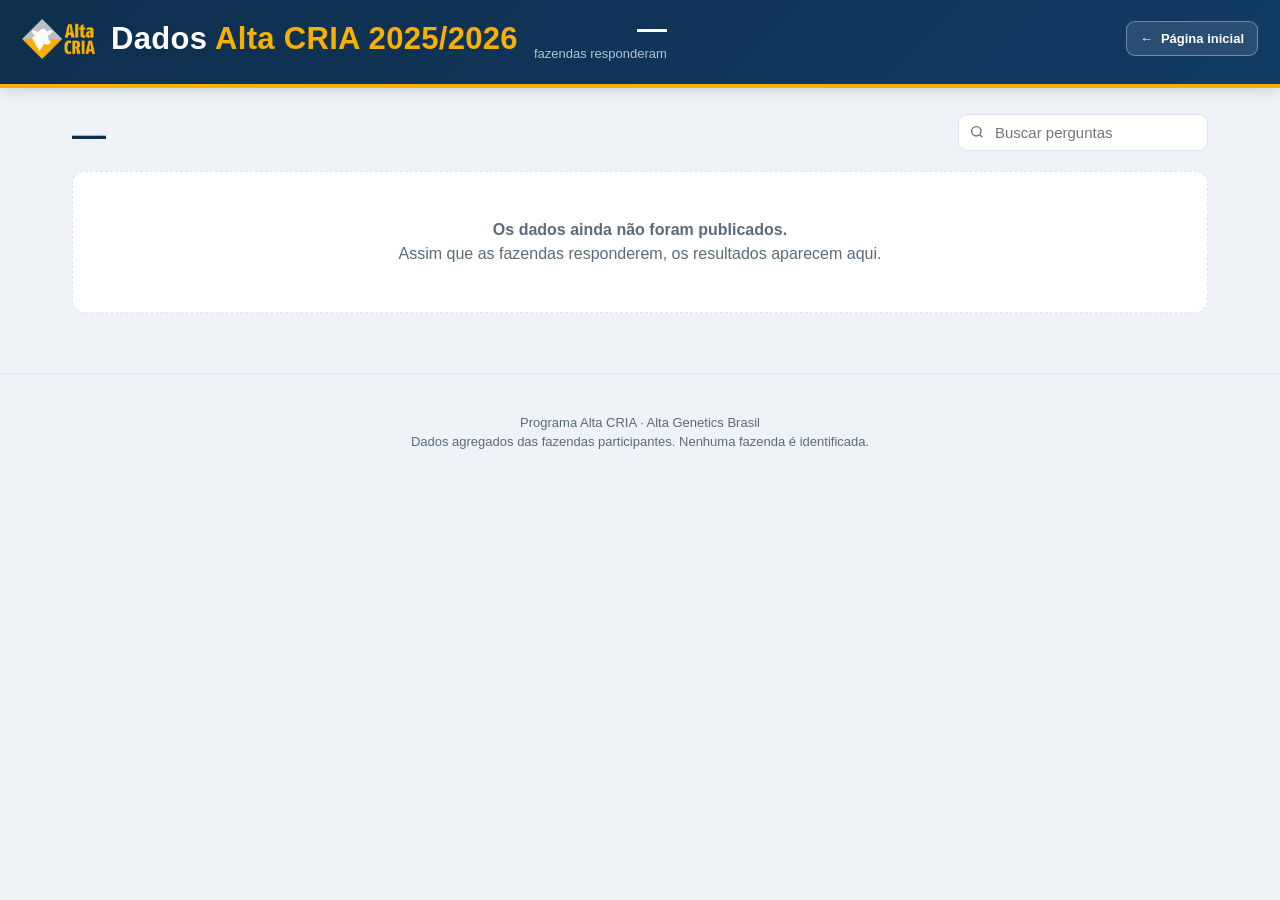
==== commit 95bc3394: "Add files via upload" ====
--- a/index.html
+++ b/index.html
@@ -10,14 +10,11 @@
 <meta property="og:description" content="Como anda a criação de bezerras no Brasil, segundo as fazendas do Programa Alta CRIA.">
 <meta property="og:image" content="https://altaleite.github.io/altacria26/og-image.png">
 <meta name="theme-color" content="#0E2E4D">
-<link rel="preconnect" href="https://fonts.googleapis.com">
-<link rel="preconnect" href="https://fonts.gstatic.com" crossorigin>
-<link rel="stylesheet" href="https://fonts.googleapis.com/css2?family=Barlow+Condensed:wght@600;700&family=Source+Sans+3:wght@400;600;700&display=swap">
 <link rel="icon" href="[data-uri]">
 <style>
   :root{
     --navy:#0E2E4D; --navy2:#123B63; --navy3:#1B4E7E; --ink:#071A2C;
-    --am:#F9B000; --am-claro:#FFE9AE; --am-escuro:#8A6300;
+    --am:#F9B000; --am-claro:#FFE9AE; --am-escuro:#C98D00;
     --papel:#EFF3F7; --branco:#fff; --tinta:#16222E; --fraca:#5B6B7A; --linha:#DDE4EB;
     --display:"Barlow Condensed","Arial Narrow",Arial,sans-serif;
     --corpo:"Source Sans 3",-apple-system,"Segoe UI",Arial,sans-serif;
@@ -56,8 +53,7 @@
   .cabeca{display:flex;align-items:flex-end;gap:18px;flex-wrap:wrap;margin-bottom:20px;}
   .cabeca h2{font-family:var(--display);font-weight:700;font-size:34px;margin:0;color:var(--navy);line-height:1;}
   .cabeca .cont{font-size:14px;color:var(--fraca);padding-bottom:3px;}
-  .nota-leitura{flex-basis:100%;order:5;margin:2px 0 0;font-size:12.5px;color:var(--fraca);max-width:640px;}
-.busca{margin-left:auto;position:relative;}
+  .busca{margin-left:auto;position:relative;}
   .busca input{font-family:inherit;font-size:15px;padding:9px 13px 9px 36px;border:1px solid var(--linha);
     border-radius:9px;background:#fff;width:250px;color:var(--tinta);}
   .busca input:focus{outline:2px solid var(--navy3);outline-offset:0;border-color:var(--navy3);}
@@ -111,7 +107,7 @@
   .topo{position:sticky;top:0;z-index:100;box-shadow:0 2px 14px rgba(7,26,44,.16)}
   .topo-in{padding-top:14px}
   .marca{flex-wrap:nowrap}
-  .voltar-inicio{margin-left:auto;display:inline-flex;align-items:center;gap:8px;background:rgba(255,255,255,.1);border:1px solid rgba(255,255,255,.35);color:#fff;border-radius:9px;padding:9px 13px;font:600 13px var(--corpo);cursor:pointer;transition:background .18s,border-color .18s,transform .18s;white-space:nowrap;text-decoration:none}
+  .voltar-inicio{margin-left:auto;display:inline-flex;align-items:center;gap:8px;background:rgba(255,255,255,.1);border:1px solid rgba(255,255,255,.35);color:#fff;border-radius:9px;padding:9px 13px;font:600 13px var(--corpo);cursor:pointer;transition:background .18s,border-color .18s,transform .18s;white-space:nowrap}
   .voltar-inicio:hover{background:var(--am);border-color:var(--am-escuro);color:var(--navy);transform:translateY(-1px)}
   .voltar-inicio:focus-visible,.exportar:focus-visible,.mais:focus-visible{outline:2px solid var(--am);outline-offset:3px}
   .resumo{margin-left:0}
@@ -127,7 +123,6 @@
   .filtro-card label{font-weight:600;white-space:nowrap}
   .filtro-card select{min-width:0;flex:1;border:1px solid #C9D7E3;border-radius:7px;background:#fff;color:var(--navy);padding:7px 9px;font:600 12px var(--corpo);cursor:pointer}
   .filtro-card select:focus{outline:2px solid var(--navy3);outline-offset:1px}
-  .cartao.cartao-custo .fx .v{font-size:18px;white-space:nowrap;letter-spacing:-.02em}
   @media (max-width:1100px){
     .trilha{grid-template-columns:repeat(5,minmax(0,1fr));row-gap:10px;}
     .fase:nth-child(6){padding-left:0;}
@@ -151,9 +146,9 @@
       <img src="[data-uri]" alt="Alta CRIA">
       <h1>Dados <span>Alta CRIA 2025/2026</span></h1>
       <div class="resumo"><b class="num" id="nFaz">—</b> fazendas responderam<br><span id="quando"></span></div>
-      <a class="voltar-inicio" id="voltarInicio" href="../" aria-label="Voltar à página inicial do Alta CRIA">
+      <button class="voltar-inicio" id="voltarInicio" type="button" aria-label="Voltar à página inicial">
         <span aria-hidden="true">←</span> Página inicial
-      </a>
+      </button>
     </div>
     <nav class="trilha" id="trilha" role="tablist" aria-label="Etapas"></nav>
   </div>
@@ -163,7 +158,6 @@
   <div class="cabeca">
     <h2 id="tituloCap">—</h2>
     <span class="cont" id="contCap"></span>
-    <p class="nota-leitura">Nas perguntas de múltipla escolha, o tamanho da barra é relativo à resposta mais citada nesta pergunta — não a 100% das fazendas. O percentual ao lado é o número real.</p>
     <div class="busca">
       <svg viewBox="0 0 24 24"><circle cx="11" cy="11" r="7"/><path d="M20 20l-3.5-3.5"/></svg>
       <input id="busca" type="search" placeholder="Buscar perguntas" aria-label="Buscar em todas as perguntas">
@@ -184,7 +178,6 @@
 let DADOS_AO_VIVO = false;
 const FILTROS_MOCHACAO = { q070: '', q071: '' };
 const FILTROS_CUSTO = { q182: '', q184: '' };
-const FILTROS_RACA = {};
 const API_DADOS = 'https://script.google.com/macros/s/AKfycbw1zIn_bEKJnIRQhOoAmt5iOxoDVYw4NZtxAlDxIaN8Y5yvXAH1wwC8Cq9Vwj5FCqYvtg/exec?api=dados_publicos';
 // A prévia do ChatGPT bloqueia conexões externas e exibe um pedido de
 // permissão. A API ao vivo só é consultada no endereço público do GitHub.
@@ -201,7 +194,7 @@
 function numeroPergunta(q, valor) {
   const inteiro = Math.round(Number(valor) || 0).toLocaleString('pt-BR', { maximumFractionDigits: 0 });
   if (ehPerguntaCusto(q)) return `R$ ${inteiro}`;
-  if (PERGUNTAS_INTEIRAS.has(String(q.id || '')) || ehPerguntaPesoAdulto(q)) return inteiro;
+  if (PERGUNTAS_INTEIRAS.has(String(q.id || ''))) return inteiro;
   return nf(valor);
 }
 function numeroMediaPergunta(q, valor) {
@@ -211,7 +204,7 @@
   return numeroPergunta(q, valor);
 }
 function faixaPergunta(q, faixa) {
-  if (!PERGUNTAS_INTEIRAS.has(String(q.id || '')) && !ehPerguntaCusto(q) && !ehPerguntaPesoAdulto(q)) return String(faixa || '');
+  if (!PERGUNTAS_INTEIRAS.has(String(q.id || '')) && !ehPerguntaCusto(q)) return String(faixa || '');
   return String(faixa || '').replace(/-?\d+(?:[.,]\d+)?/g, valor => {
     const numero = Math.round(Number(valor.replace(',', '.')) || 0).toLocaleString('pt-BR', { maximumFractionDigits: 0 });
     return ehPerguntaCusto(q) ? `R$ ${numero}` : numero;
@@ -263,10 +256,6 @@
 function ehPerguntaCusto(q) {
   const id = idPergunta(q);
   return id === 'q182' || id === 'q184';
-}
-function ehPerguntaPesoAdulto(q) {
-  const t = chave(q?.titulo || '');
-  return t.includes('peso medio') && t.includes('kg') && t.includes('animal adulto') && t.includes('fazenda');
 }
 function ehPerguntaCriteriosDesaleitamento(q) {
   const t = chave(q.titulo);
@@ -457,7 +446,7 @@
 }
 
 const ORDEM_RESPOSTAS = {
-  q038: ['60 dias ou mais', '45 dias', '30 dias ou menos'],
+  q038: ['30 dias ou menos', '45 dias', '60 dias ou mais'],
   q039: ['< 2,50', '2,50 a 2,75', '3,00', '3,25 a 3,50', '3,75', '> 3,75', 'Não é avaliado'],
   q040: ['< 2,50', '2,50 a 2,75', '3,00', '3,25 a 3,50', '3,75', '> 3,75', 'Não é avaliado'],
   q041: ['60 dias antes da data prevista do parto', '30 dias antes da data prevista do parto', 'Não são resfriadas com ventilação + aspersão'],
@@ -723,7 +712,13 @@
 }
 
 $('busca').addEventListener('input', e => { termo = e.target.value.trim().toLowerCase(); render(); });
-
+$('voltarInicio').addEventListener('click', () => {
+  capAtual = 0;
+  termo = '';
+  $('busca').value = '';
+  render();
+  window.scrollTo({ top: 0, behavior: 'auto' });
+});
 
 function perguntasVisiveis() {
   if (termo) {
@@ -766,10 +761,6 @@
     FILTROS_CUSTO[select.dataset.q] = select.value;
     render();
   }));
-  $('grade').querySelectorAll('.filtro-raca').forEach(select => select.addEventListener('change', () => {
-    FILTROS_RACA[select.dataset.q] = select.value;
-    render();
-  }));
   requestAnimationFrame(() => $('grade').querySelectorAll('.barra').forEach(x => x.style.width = x.dataset.w + '%'));
 }
 
@@ -781,51 +772,12 @@
   return Array.isArray(q.recortes_tipo_custo) ? q.recortes_tipo_custo : [];
 }
 
-function normalizarRecortesRaca(fonte) {
-  if (!fonte) return [];
-  const lista = Array.isArray(fonte)
-    ? fonte
-    : (typeof fonte === 'object' ? Object.entries(fonte).map(([rotulo, dados]) => ({ rotulo, dados })) : []);
-  return lista.map(item => {
-    if (!item || typeof item !== 'object') return null;
-    const rotulo = String(item.rotulo ?? item.raca ?? item['raça'] ?? item.label ?? item.nome ?? '').trim();
-    const dados = item.dados ?? item.estatisticas ?? item.resultado ?? item.valores ??
-      ((item.media !== undefined || item.mediana !== undefined || item.p25 !== undefined || item.p75 !== undefined) ? item : null);
-    if (!rotulo || !dados || typeof dados !== 'object') return null;
-    const n = Number(dados.n ?? item.n);
-    if (Number.isFinite(n) && n <= 0) return null;
-    return { ...item, rotulo, dados };
-  }).filter(Boolean);
-}
-
-function recortesRaca(q) {
-  if (!ehPerguntaPesoAdulto(q)) return [];
-  const fontes = [
-    q.recortes_raca_predominante,
-    q.recortes_raca,
-    q.recortes_por_raca,
-    q.recortes_racas_predominantes,
-    q.estatisticas_por_raca,
-    q.por_raca,
-    q.recortes?.raca_predominante,
-    q.recortes?.raca
-  ];
-  for (const fonte of fontes) {
-    const recortes = normalizarRecortesRaca(fonte);
-    if (recortes.length) return recortes;
-  }
-  return [];
-}
-
 function perguntaParaExibicao(q) {
   const id = idPergunta(q);
-  const filtroMochacao = FILTROS_MOCHACAO[id] || '';
+  const filtro = FILTROS_MOCHACAO[id] || '';
   const filtroCusto = FILTROS_CUSTO[id] || '';
-  const filtroRaca = FILTROS_RACA[id] || '';
-  let recortes = [], filtroAtivo = '';
-  if (filtroRaca) { recortes = recortesRaca(q); filtroAtivo = filtroRaca; }
-  else if (filtroMochacao) { recortes = recortesMochacao(q); filtroAtivo = filtroMochacao; }
-  else if (filtroCusto) { recortes = recortesCusto(q); filtroAtivo = filtroCusto; }
+  const recortes = filtro ? recortesMochacao(q) : recortesCusto(q);
+  const filtroAtivo = filtro || filtroCusto;
   if (!filtroAtivo) return q;
   const recorte = recortes.find(item => chave(item.rotulo) === filtroAtivo);
   if (!recorte || !recorte.dados) return q;
@@ -834,7 +786,7 @@
     ...recorte.dados,
     id: q.id,
     titulo: q.titulo,
-    nExibicao: Number(recorte.dados.n ?? recorte.n) || 0
+    nExibicao: Number(recorte.dados.n) || 0
   };
 }
 
@@ -860,25 +812,12 @@
   return `<div class="filtro-card"><label for="filtro-custo-${esc(id)}">Origem do custo</label><select class="filtro-custo" id="filtro-custo-${esc(id)}" data-q="${esc(id)}"><option value="">Geral</option>${opcoes}</select></div>`;
 }
 
-function controleFiltroRaca(q) {
-  const recortes = recortesRaca(q);
-  if (!recortes.length) return '';
-  const id = idPergunta(q), selecionado = FILTROS_RACA[id] || '';
-  const opcoes = recortes.map(item => {
-    const valor = chave(item.rotulo);
-    return `<option value="${esc(valor)}"${valor === selecionado ? ' selected' : ''}>${esc(item.rotulo)}</option>`;
-  }).join('');
-  return `<div class="filtro-card"><label for="filtro-raca-${esc(id)}">Raça predominante</label><select class="filtro-raca" id="filtro-raca-${esc(id)}" data-q="${esc(id)}"><option value="">Geral</option>${opcoes}</select></div>`;
-}
-
 function cartao(perguntaOriginal) {
   const q = perguntaParaExibicao(perguntaOriginal);
   const nExibicao = Number(q.nExibicao ?? q.n) || 0;
-  const classes = ['cartao'];
-  if (ehPerguntaCusto(q)) classes.push('cartao-custo');
   const topo = `<div class="cartao-cabeca"><h3>${textoFormatado(q.titulo)}</h3><button class="exportar" type="button" title="Salvar esta resposta como PNG" aria-label="Salvar esta resposta como PNG">${iconeExportar}<span>PNG</span></button></div>
     <div class="n num">${nf(nExibicao)} ${nExibicao === 1 ? 'fazenda respondeu' : 'fazendas responderam'}</div>`;
-  return `<article class="${classes.join(' ')}">${topo}${controleFiltroMochacao(perguntaOriginal)}${controleFiltroCusto(perguntaOriginal)}${controleFiltroRaca(perguntaOriginal)}${q.tipo === 'numerico' || q.tipo === 'escala' ? corpoNum(q) : corpoCat(q)}</article>`;
+  return `<article class="cartao">${topo}${controleFiltroMochacao(perguntaOriginal)}${controleFiltroCusto(perguntaOriginal)}${q.tipo === 'numerico' || q.tipo === 'escala' ? corpoNum(q) : corpoCat(q)}</article>`;
 }
 
 function corpoCat(q) {
@@ -915,13 +854,12 @@
   clone.querySelectorAll('.exportar,.mais').forEach(el => el.remove());
   clone.querySelectorAll('.filtro-card').forEach(box => {
     const select = box.querySelector('select');
-    const nomeFiltro = box.querySelector('label')?.textContent?.trim() || 'Filtro';
     const textoSelecionado = select?.options[select.selectedIndex]?.text || 'Geral';
-    box.innerHTML = `<span>${esc(nomeFiltro)}: <b>${esc(textoSelecionado)}</b></span>`;
+    box.innerHTML = `<span>Tipo de mochação: <b>${esc(textoSelecionado)}</b></span>`;
   });
   clone.querySelectorAll('.b').forEach(el => { el.hidden = false; });
   clone.style.cssText = 'width:760px;max-width:none;margin:0;border:1px solid #DDE4EB;border-radius:13px;padding:22px;background:#fff;font-family:Arial,Helvetica,sans-serif;color:#16222E;box-sizing:border-box;';
-  const css = `*{box-sizing:border-box}.cartao-cabeca{display:flex;align-items:flex-start;margin-bottom:2px}.cartao h3{margin:0;font-size:21px;line-height:1.32;color:#0E2E4D;font-weight:700}.cartao .n{font-size:15px;color:#5B6B7A;margin:4px 0 16px}.filtro-card{margin:7px 0 15px;padding:9px 10px;border:1px solid #DDE7EF;border-radius:8px;background:#F7FAFC;color:#5B6B7A;font-size:14px}.filtro-card b{color:#0E2E4D}.b{margin-bottom:13px}.b-topo{display:flex;justify-content:space-between;gap:14px;font-size:16px;margin-bottom:5px}.b-val{color:#5B6B7A;white-space:nowrap}.b-val b{color:#0E2E4D}.trilho{height:11px;background:#EDF1F5;border-radius:6px;overflow:hidden}.barra{height:100%!important;background:#F9B000;border-radius:6px}.faixas{display:flex;gap:18px;padding:10px 0 15px;border-bottom:1px solid #DDE4EB;margin-bottom:14px}.fx{flex:1}.fx .r{display:block;font-size:12px;color:#5B6B7A;text-transform:uppercase}.fx .v{display:block;font-size:27px;font-weight:700;color:#0E2E4D}.fx.dest .v{color:#C98D00}.cartao-custo .fx .v{font-size:21px;white-space:nowrap;letter-spacing:-.02em}.hist{display:flex;align-items:flex-end;gap:4px;height:110px}.hb{flex:1;background:#DCE6EF;border-radius:3px 3px 0 0;min-height:2px}.hb span{display:none}.heixo{display:flex;justify-content:space-between;font-size:12px;color:#5B6B7A;margin-top:6px}`;
+  const css = `*{box-sizing:border-box}.cartao-cabeca{display:flex;align-items:flex-start;margin-bottom:2px}.cartao h3{margin:0;font-size:21px;line-height:1.32;color:#0E2E4D;font-weight:700}.cartao .n{font-size:15px;color:#5B6B7A;margin:4px 0 16px}.filtro-card{margin:7px 0 15px;padding:9px 10px;border:1px solid #DDE7EF;border-radius:8px;background:#F7FAFC;color:#5B6B7A;font-size:14px}.filtro-card b{color:#0E2E4D}.b{margin-bottom:13px}.b-topo{display:flex;justify-content:space-between;gap:14px;font-size:16px;margin-bottom:5px}.b-val{color:#5B6B7A;white-space:nowrap}.b-val b{color:#0E2E4D}.trilho{height:11px;background:#EDF1F5;border-radius:6px;overflow:hidden}.barra{height:100%!important;background:#F9B000;border-radius:6px}.faixas{display:flex;gap:18px;padding:10px 0 15px;border-bottom:1px solid #DDE4EB;margin-bottom:14px}.fx{flex:1}.fx .r{display:block;font-size:12px;color:#5B6B7A;text-transform:uppercase}.fx .v{display:block;font-size:27px;font-weight:700;color:#0E2E4D}.fx.dest .v{color:#C98D00}.hist{display:flex;align-items:flex-end;gap:4px;height:110px}.hb{flex:1;background:#DCE6EF;border-radius:3px 3px 0 0;min-height:2px}.hb span{display:none}.heixo{display:flex;justify-content:space-between;font-size:12px;color:#5B6B7A;margin-top:6px}`;
   const medidor = document.createElement('div');
   medidor.style.cssText = 'position:fixed;left:-10000px;top:0;width:800px;visibility:hidden;pointer-events:none;';
   medidor.innerHTML = `<style>${css}</style>`;
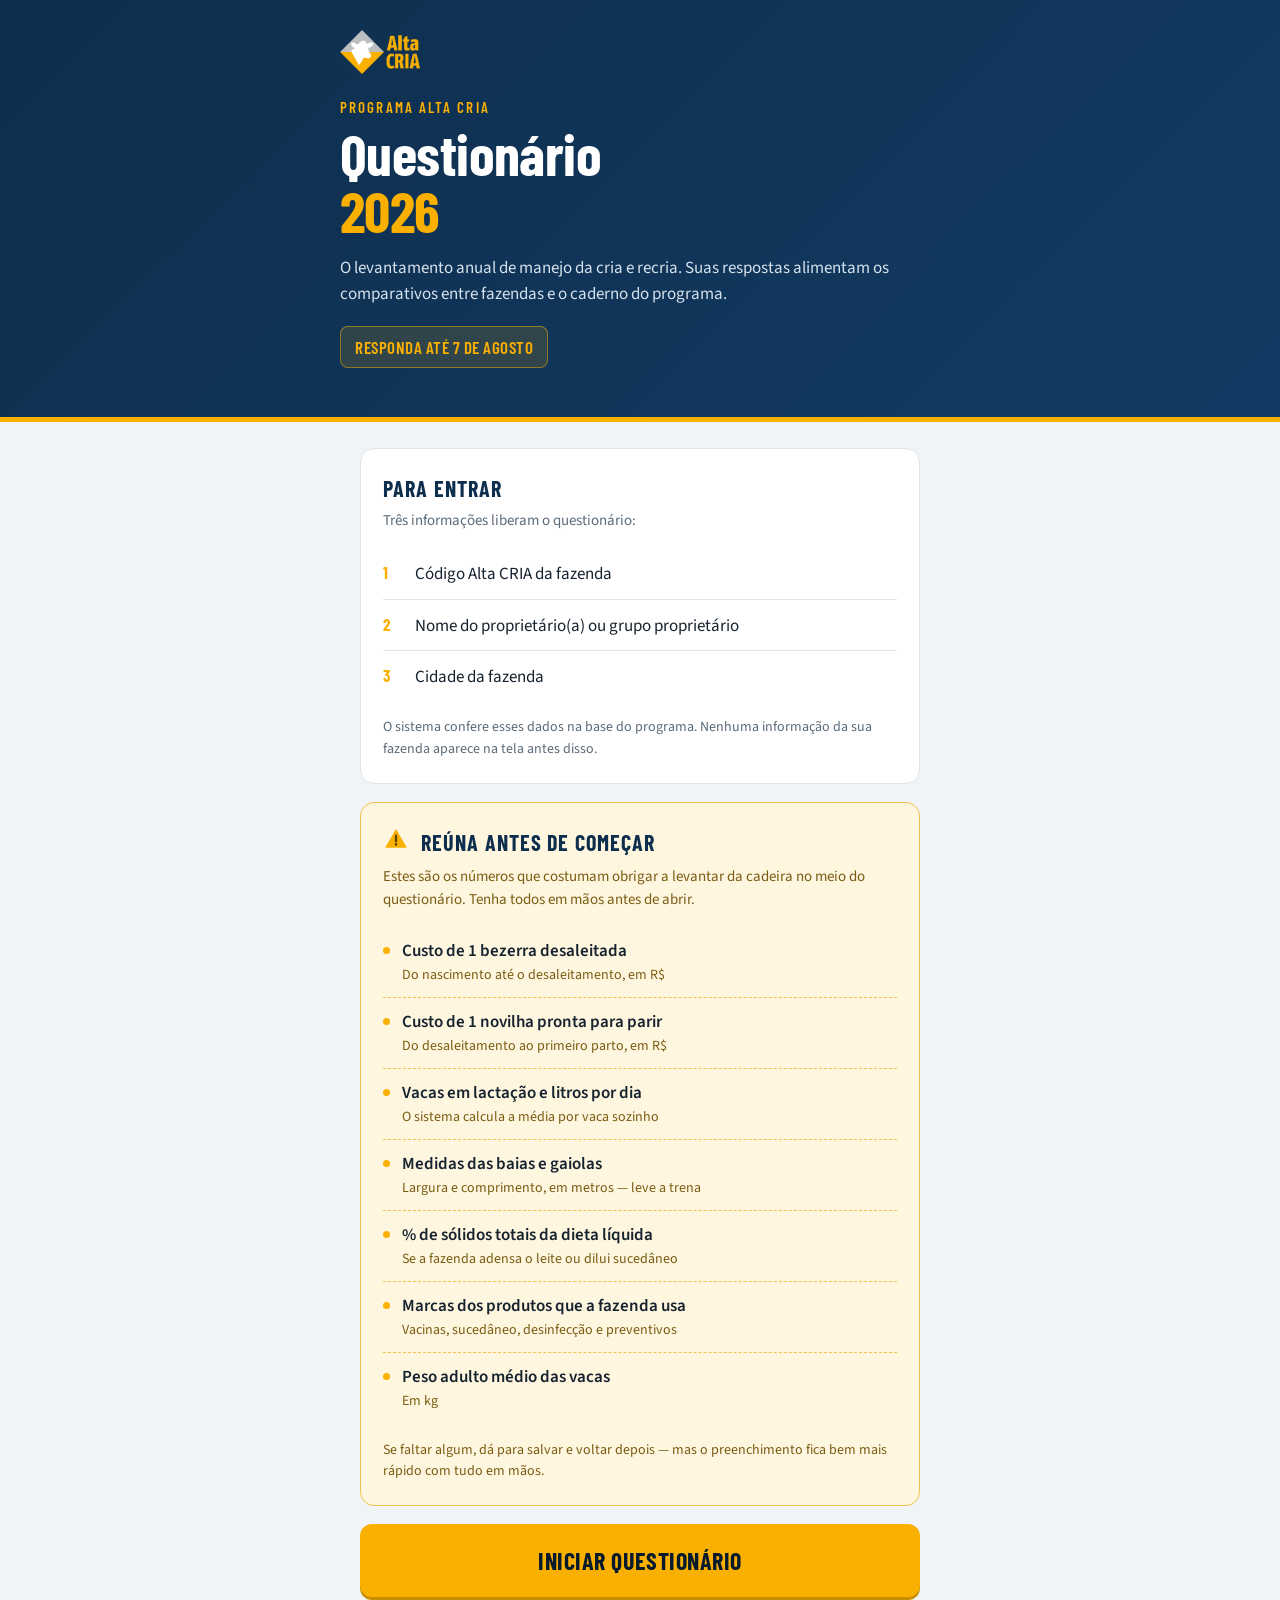
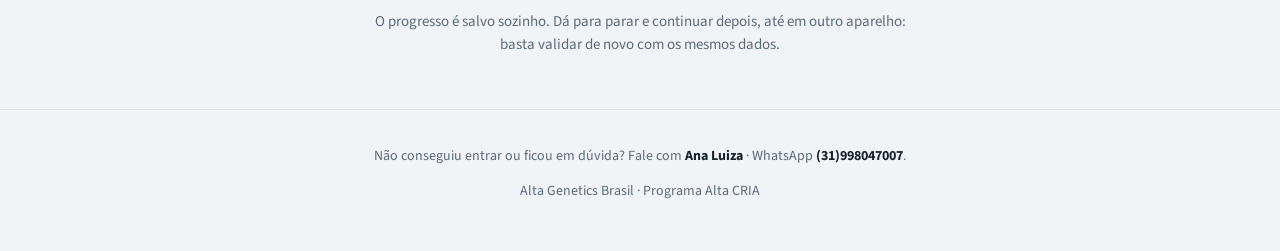
==== commit 7cb2ab7f: "Add files via upload" ====
--- a/index.html
+++ b/index.html
@@ -3,882 +3,150 @@
 <head>
 <meta charset="utf-8">
 <meta name="viewport" content="width=device-width, initial-scale=1">
-<title>Dados Alta CRIA 25-26</title>
-<meta name="description" content="Os dados do Programa Alta CRIA, capítulo a capítulo. Consulta aberta à comunidade.">
+
+<!-- ===================================================================
+     O QUE TROCAR AQUI
+     1) Endereço do site ....: https://altaleite.github.io/altacria26
+        (aparece em og:url, og:image e canonical, logo abaixo)
+     2) Link do questionário .: procure por  id="btnIniciar"
+        Se criar uma NOVA implantação no Apps Script em vez de atualizar
+        a existente, o link muda e precisa ser trocado lá.
+     3) Prazo ................: procure por  7 de agosto
+     4) Contato ..............: Ana Luiza · (31)998047007
+     =================================================================== -->
+<title>Questionário Alta CRIA 2026</title>
+<meta name="description" content="Levantamento anual de manejo da cria e recria das fazendas participantes do Programa Alta CRIA. Responda até 7 de agosto de 2026.">
+<link rel="canonical" href="https://altaleite.github.io/altacria26/">
 <meta property="og:type" content="website">
-<meta property="og:title" content="Dados Alta CRIA 2025/2026">
-<meta property="og:description" content="Como anda a criação de bezerras no Brasil, segundo as fazendas do Programa Alta CRIA.">
+<meta property="og:site_name" content="Programa Alta CRIA">
+<meta property="og:locale" content="pt_BR">
+<meta property="og:url" content="https://altaleite.github.io/altacria26/">
+<meta property="og:title" content="Questionário Alta CRIA 2026">
+<meta property="og:description" content="Levantamento anual de manejo da cria e recria. Responda até 7 de agosto. O progresso fica salvo: dá para parar e continuar depois.">
 <meta property="og:image" content="https://altaleite.github.io/altacria26/og-image.png">
+<meta property="og:image:width" content="1200">
+<meta property="og:image:height" content="630">
+<meta name="twitter:card" content="summary_large_image">
+<meta name="twitter:title" content="Questionário Alta CRIA 2026">
+<meta name="twitter:description" content="Levantamento anual de manejo da cria e recria. Responda até 7 de agosto.">
+<meta name="twitter:image" content="https://altaleite.github.io/altacria26/og-image.png">
 <meta name="theme-color" content="#0E2E4D">
 <link rel="icon" href="[data-uri]">
+
+<link rel="preconnect" href="https://fonts.googleapis.com">
+<link rel="preconnect" href="https://fonts.gstatic.com" crossorigin>
+<link href="https://fonts.googleapis.com/css2?family=Barlow+Condensed:wght@600;700&family=Source+Sans+3:wght@400;600&display=swap" rel="stylesheet">
+
 <style>
   :root{
-    --navy:#0E2E4D; --navy2:#123B63; --navy3:#1B4E7E; --ink:#071A2C;
-    --am:#F9B000; --am-claro:#FFE9AE; --am-escuro:#C98D00;
-    --papel:#EFF3F7; --branco:#fff; --tinta:#16222E; --fraca:#5B6B7A; --linha:#DDE4EB;
+    --navy:#0E2E4D; --navy2:#123B63; --navy-ink:#071A2C;
+    --amarelo:#F9B000; --amarelo-fundo:#FFF6E0; --amarelo-borda:#F0C24B;
+    --papel:#F1F4F7; --tinta:#16222E; --tinta-fraca:#5B6B7A; --linha:#DEE5EC;
     --display:"Barlow Condensed","Arial Narrow",Arial,sans-serif;
     --corpo:"Source Sans 3",-apple-system,"Segoe UI",Arial,sans-serif;
   }
   *{box-sizing:border-box;}
   html,body{margin:0;padding:0;}
-  body{background:var(--papel);color:var(--tinta);font-family:var(--corpo);font-size:16px;line-height:1.5;-webkit-font-smoothing:antialiased;}
-  .num{font-variant-numeric:tabular-nums;}
+  body{background:var(--papel); color:var(--tinta); font-family:var(--corpo); font-size:17px; line-height:1.55; -webkit-font-smoothing:antialiased;}
+  .wrap{max-width:600px; margin:0 auto;}
 
-  /* ---------- topo ---------- */
-  .topo{background:linear-gradient(135deg,var(--navy),var(--navy2));color:#fff;border-bottom:4px solid var(--am);}
-  .topo-in{max-width:1744px;margin:0 auto;padding:22px 22px 0;}
-  .marca{display:flex;align-items:center;gap:16px;flex-wrap:wrap;}
-  .marca img{height:40px;}
-  .marca h1{font-family:var(--display);font-weight:700;font-size:31px;margin:0;letter-spacing:.01em;}
-  .marca h1 span{color:var(--am);}
-  .resumo{margin-left:auto;text-align:right;font-size:13px;color:#AFC4D8;}
-  .resumo b{display:block;font-family:var(--display);font-size:30px;color:#fff;line-height:1;}
+  .hero{background:linear-gradient(135deg,var(--navy) 0%,var(--navy2) 100%); color:#fff; padding:30px 24px 32px; border-bottom:5px solid var(--amarelo);}
+  .hero-in{max-width:600px; margin:0 auto;}
+  .logo{height:44px; width:auto; display:block; margin-bottom:22px;}
+  .eyebrow{font-family:var(--display); font-weight:600; font-size:15px; letter-spacing:.14em; text-transform:uppercase; color:var(--amarelo); margin:0 0 6px;}
+  h1{font-family:var(--display); font-weight:700; font-size:clamp(40px,11vw,58px); line-height:.98; letter-spacing:-.01em; margin:0;}
+  h1 .ano{color:var(--amarelo); display:block;}
+  .lead{margin:16px 0 0; color:#D6E2ED; font-size:17px;}
+  .prazo{display:inline-block; margin-top:18px; background:rgba(249,176,0,.14); border:1px solid rgba(249,176,0,.5); color:var(--amarelo); font-family:var(--display); font-weight:600; font-size:17px; letter-spacing:.03em; text-transform:uppercase; padding:7px 14px; border-radius:8px;}
 
-  /* ---------- linha do tempo (a ordem é a vida do animal) ---------- */
-  .trilha{display:grid;grid-template-columns:minmax(0,1fr) minmax(0,1fr) minmax(0,1.75fr) minmax(0,1.12fr) minmax(0,1fr) minmax(0,1fr) minmax(0,.9fr) minmax(0,.9fr) minmax(0,.82fr) minmax(0,1.05fr);gap:0;overflow:visible;padding:20px 0 0;}
-  .fase{width:100%;min-width:0;background:none;border:0;cursor:pointer;color:#9FB6CC;font-family:inherit;
-    padding:0 9px 14px;position:relative;text-align:left;overflow-wrap:anywhere;}
-  .fase:first-child{padding-left:0;}
-  .fase .marco{display:block;height:3px;background:rgba(255,255,255,.16);margin-bottom:11px;border-radius:2px;transition:background .18s;}
-  .fase .et{display:block;font-family:var(--display);font-weight:700;font-size:17px;color:#D6E4F0;letter-spacing:.02em;transition:color .18s;}
-  .fase .sub{display:block;font-size:11.5px;color:#7E99B4;line-height:1.25;margin-top:1px;}
-  .fase:hover .et{color:#fff;}
-  .fase:hover .marco{background:rgba(249,176,0,.5);}
-  .fase[aria-selected="true"] .marco{background:var(--am);}
-  .fase[aria-selected="true"] .et{color:var(--am);}
-  .fase:focus-visible{outline:2px solid var(--am);outline-offset:2px;}
+  main{padding:26px 20px 44px;}
+  .card{background:#fff; border:1px solid var(--linha); border-radius:14px; padding:22px; margin-bottom:18px;}
+  h2{font-family:var(--display); font-weight:700; text-transform:uppercase; letter-spacing:.05em; font-size:22px; margin:0 0 4px; color:var(--navy);}
+  p.sub{margin:0 0 16px; color:var(--tinta-fraca); font-size:15px;}
+  .nota{margin:16px 0 0; font-size:14px; color:var(--tinta-fraca);}
 
-  /* ---------- corpo ---------- */
-  main{max-width:1180px;margin:0 auto;padding:26px 22px 60px;}
-  .cabeca{display:flex;align-items:flex-end;gap:18px;flex-wrap:wrap;margin-bottom:20px;}
-  .cabeca h2{font-family:var(--display);font-weight:700;font-size:34px;margin:0;color:var(--navy);line-height:1;}
-  .cabeca .cont{font-size:14px;color:var(--fraca);padding-bottom:3px;}
-  .busca{margin-left:auto;position:relative;}
-  .busca input{font-family:inherit;font-size:15px;padding:9px 13px 9px 36px;border:1px solid var(--linha);
-    border-radius:9px;background:#fff;width:250px;color:var(--tinta);}
-  .busca input:focus{outline:2px solid var(--navy3);outline-offset:0;border-color:var(--navy3);}
-  .busca svg{position:absolute;left:11px;top:10px;width:16px;height:16px;fill:none;stroke:var(--fraca);stroke-width:2;}
+  .dados{list-style:none; margin:0; padding:0;}
+  .dados li{display:flex; align-items:baseline; gap:12px; padding:11px 0; border-bottom:1px solid var(--linha);}
+  .dados li:last-child{border-bottom:0;}
+  .dados .n{font-family:var(--display); font-weight:700; font-size:17px; color:var(--amarelo); min-width:20px;}
 
-  .grade{display:grid;grid-template-columns:repeat(auto-fill,minmax(340px,1fr));gap:16px;align-items:start;}
-  .cartao{background:var(--branco);border:1px solid var(--linha);border-radius:13px;padding:17px 18px 15px;}
-  .cartao .qn{font-family:var(--display);font-weight:700;font-size:13px;color:var(--am-escuro);letter-spacing:.08em;}
-  .cartao h3{font-size:15.5px;font-weight:600;margin:1px 0 3px;line-height:1.32;color:var(--navy);}
-  .cartao .n{font-size:12.5px;color:var(--fraca);margin-bottom:12px;}
+  /* ---- aviso: reunir os números antes de começar ---- */
+  .aviso{background:var(--amarelo-fundo); border:1px solid var(--amarelo-borda); border-radius:14px; padding:22px; margin-bottom:18px;}
+  .aviso-topo{display:flex; gap:12px; align-items:flex-start; margin-bottom:6px;}
+  .aviso-topo svg{flex:0 0 auto; width:26px; height:26px; margin-top:1px;}
+  .aviso h2{margin:0;}
+  .aviso p.sub{color:#7A5C12; margin:6px 0 16px;}
+  .lista{list-style:none; margin:0; padding:0;}
+  .lista li{display:flex; gap:12px; align-items:flex-start; padding:11px 0; border-bottom:1px dashed var(--amarelo-borda);}
+  .lista li:last-child{border-bottom:0;}
+  .marca{flex:0 0 auto; width:7px; height:7px; margin-top:9px; border-radius:50%; background:var(--amarelo);}
+  .lista .txt{font-weight:600;}
+  .lista .txt small{display:block; font-weight:400; color:#7A5C12; font-size:14px;}
+  .aviso .nota{color:#7A5C12;}
 
-  /* barras (categórico) */
-  .b{margin-bottom:9px;}
-  .b:last-child{margin-bottom:2px;}
-  .b-topo{display:flex;justify-content:space-between;gap:10px;font-size:13.5px;margin-bottom:3px;}
-  .b-rot{color:var(--tinta);}
-  .b-val{color:var(--fraca);white-space:nowrap;font-variant-numeric:tabular-nums;}
-  .b-val b{color:var(--navy);}
-  .trilho{height:9px;background:#EDF1F5;border-radius:5px;overflow:hidden;}
-  .barra{height:100%;background:var(--am);border-radius:5px;transition:width .5s cubic-bezier(.2,.7,.3,1);}
-  .mais{margin-top:9px;background:none;border:0;color:var(--navy3);font-family:inherit;font-size:13px;
-    font-weight:600;cursor:pointer;padding:2px 0;}
-  .mais:hover{text-decoration:underline;}
+  .cta{display:block; width:100%; text-align:center; text-decoration:none; background:var(--amarelo); color:var(--navy-ink); font-family:var(--display); font-weight:700; font-size:24px; letter-spacing:.02em; text-transform:uppercase; padding:18px 20px; border-radius:12px; border:0; box-shadow:0 3px 0 #C98D00; transition:transform .1s, box-shadow .1s;}
+  .cta:hover{transform:translateY(1px); box-shadow:0 2px 0 #C98D00;}
+  .cta:active{transform:translateY(3px); box-shadow:0 0 0 #C98D00;}
+  .cta:focus-visible{outline:3px solid var(--navy2); outline-offset:3px;}
+  .apos{margin:13px 2px 0; font-size:15px; color:var(--tinta-fraca); text-align:center;}
 
-  /* numérico */
-  .faixas{display:flex;gap:14px;padding:9px 0 12px;border-bottom:1px solid var(--linha);margin-bottom:11px;}
-  .fx{flex:1;}
-  .fx .r{display:block;font-size:11px;color:var(--fraca);text-transform:uppercase;letter-spacing:.06em;}
-  .fx .v{display:block;font-family:var(--display);font-weight:700;font-size:23px;color:var(--navy);line-height:1.1;font-variant-numeric:tabular-nums;}
-  .fx.dest .v{color:var(--am-escuro);}
-  .hist{display:flex;align-items:flex-end;gap:3px;height:78px;}
-  .hb{flex:1;background:#DCE6EF;border-radius:3px 3px 0 0;position:relative;min-height:2px;transition:background .15s;}
-  .hb:hover{background:var(--am);}
-  .hb span{position:absolute;bottom:100%;left:50%;transform:translateX(-50%);margin-bottom:5px;background:var(--navy);
-    color:#fff;font-size:11px;padding:3px 7px;border-radius:5px;white-space:nowrap;opacity:0;pointer-events:none;transition:opacity .12s;}
-  .hb:hover span{opacity:1;}
-  .heixo{display:flex;justify-content:space-between;font-size:10.5px;color:var(--fraca);margin-top:5px;}
-
-  .vazio{background:#fff;border:1px dashed var(--linha);border-radius:13px;padding:46px 20px;text-align:center;color:var(--fraca);}
-  .aviso-demo{background:#FFF6E0;border-bottom:1px solid #F0C24B;color:#7A5C12;font-size:13.5px;text-align:center;padding:9px 16px;}
-  footer{border-top:1px solid var(--linha);padding:26px 22px 40px;text-align:center;color:var(--fraca);font-size:13px;}
-  @media (max-width:640px){
-    .marca h1{font-size:24px;} .resumo{margin-left:0;text-align:left;width:100%;}
-    .busca{margin-left:0;width:100%;} .busca input{width:100%;} .cabeca h2{font-size:27px;}
-  }
-  @media (prefers-reduced-motion:reduce){ *{transition:none !important;} }
+  footer{border-top:1px solid var(--linha); margin-top:8px; padding:22px 20px 34px; text-align:center; color:var(--tinta-fraca); font-size:14px;}
+  footer strong{color:var(--tinta);}
+  @media (prefers-reduced-motion: reduce){ *{transition:none !important;} }
 </style>
-<link rel="stylesheet" href="app.css">
-<style>
-  /* Ajustes de navegação e interação */
-  .topo{position:sticky;top:0;z-index:100;box-shadow:0 2px 14px rgba(7,26,44,.16)}
-  .topo-in{padding-top:14px}
-  .marca{flex-wrap:nowrap}
-  .voltar-inicio{margin-left:auto;display:inline-flex;align-items:center;gap:8px;background:rgba(255,255,255,.1);border:1px solid rgba(255,255,255,.35);color:#fff;border-radius:9px;padding:9px 13px;font:600 13px var(--corpo);cursor:pointer;transition:background .18s,border-color .18s,transform .18s;white-space:nowrap}
-  .voltar-inicio:hover{background:var(--am);border-color:var(--am-escuro);color:var(--navy);transform:translateY(-1px)}
-  .voltar-inicio:focus-visible,.exportar:focus-visible,.mais:focus-visible{outline:2px solid var(--am);outline-offset:3px}
-  .resumo{margin-left:0}
-  .cartao{position:relative;padding-top:17px}
-  .cartao-cabeca{display:flex;align-items:flex-start;gap:12px;margin-bottom:2px}
-  .cartao-cabeca h3{flex:1;margin:0}
-  .exportar{display:inline-flex;align-items:center;gap:6px;flex:0 0 auto;background:#F5F8FB;border:1px solid #D6E1EB;color:var(--navy3);border-radius:7px;padding:6px 8px;font:600 11px var(--corpo);cursor:pointer;transition:.18s}
-  .exportar:hover{background:var(--navy);border-color:var(--navy);color:#fff}
-  .exportar svg{width:13px;height:13px;fill:none;stroke:currentColor;stroke-width:2;stroke-linecap:round;stroke-linejoin:round}
-  .mais{display:inline-flex;align-items:center;gap:5px;border:1px solid #D6E1EB;border-radius:7px;background:#F7FAFC;padding:6px 9px;margin-top:10px}
-  .mais:hover{background:#EAF1F7;text-decoration:none}
-  .filtro-card{display:flex;align-items:center;gap:9px;margin:8px 0 13px;padding:9px 10px;background:#F7FAFC;border:1px solid #DDE7EF;border-radius:8px;color:var(--fraca);font-size:12px}
-  .filtro-card label{font-weight:600;white-space:nowrap}
-  .filtro-card select{min-width:0;flex:1;border:1px solid #C9D7E3;border-radius:7px;background:#fff;color:var(--navy);padding:7px 9px;font:600 12px var(--corpo);cursor:pointer}
-  .filtro-card select:focus{outline:2px solid var(--navy3);outline-offset:1px}
-  @media (max-width:1100px){
-    .trilha{grid-template-columns:repeat(5,minmax(0,1fr));row-gap:10px;}
-    .fase:nth-child(6){padding-left:0;}
-  }
-  @media (max-width:640px){
-    .topo-in{padding-top:10px}.marca{flex-wrap:wrap;gap:10px}.marca img{height:32px}.voltar-inicio{order:3;margin-left:0}.resumo{width:auto;text-align:right;margin-left:auto}
-    .trilha{grid-template-columns:repeat(2,minmax(0,1fr));padding-top:13px;row-gap:10px}
-    .fase{padding-right:12px}.fase:nth-child(odd){padding-left:0}.fase:nth-child(6){padding-left:9px}.fase .et{font-size:15px}
-  }
-</style>
-<!-- Ícone transparente: evita que a marca Alta apareça na aba do navegador. -->
-<link rel="icon" type="image/svg+xml" sizes="any" href="data:image/svg+xml,%3Csvg xmlns='http://www.w3.org/2000/svg' width='1' height='1'%3E%3C/svg%3E">
 </head>
 <body>
 
-<div id="demo" class="aviso-demo" hidden></div>
-
-<header class="topo">
-  <div class="topo-in">
-    <div class="marca">
-      <img src="[data-uri]" alt="Alta CRIA">
-      <h1>Dados <span>Alta CRIA 2025/2026</span></h1>
-      <div class="resumo"><b class="num" id="nFaz">—</b> fazendas responderam<br><span id="quando"></span></div>
-      <button class="voltar-inicio" id="voltarInicio" type="button" aria-label="Voltar à página inicial">
-        <span aria-hidden="true">←</span> Página inicial
-      </button>
-    </div>
-    <nav class="trilha" id="trilha" role="tablist" aria-label="Etapas"></nav>
+<header class="hero">
+  <div class="hero-in">
+    <img class="logo" src="[data-uri]" alt="Alta CRIA">
+    <p class="eyebrow">Programa Alta CRIA</p>
+    <h1>Questionário <span class="ano">2026</span></h1>
+    <p class="lead">O levantamento anual de manejo da cria e recria. Suas respostas alimentam os comparativos entre fazendas e o caderno do programa.</p>
+    <p class="prazo">Responda até 7 de agosto</p>
   </div>
 </header>
 
-<main>
-  <div class="cabeca">
-    <h2 id="tituloCap">—</h2>
-    <span class="cont" id="contCap"></span>
-    <div class="busca">
-      <svg viewBox="0 0 24 24"><circle cx="11" cy="11" r="7"/><path d="M20 20l-3.5-3.5"/></svg>
-      <input id="busca" type="search" placeholder="Buscar perguntas" aria-label="Buscar em todas as perguntas">
+<main class="wrap">
+
+  <section class="card">
+    <h2>Para entrar</h2>
+    <p class="sub">Três informações liberam o questionário:</p>
+    <ul class="dados">
+      <li><span class="n">1</span><span>Código Alta CRIA da fazenda</span></li>
+      <li><span class="n">2</span><span>Nome do proprietário(a) ou grupo proprietário</span></li>
+      <li><span class="n">3</span><span>Cidade da fazenda</span></li>
+    </ul>
+    <p class="nota">O sistema confere esses dados na base do programa. Nenhuma informação da sua fazenda aparece na tela antes disso.</p>
+  </section>
+
+  <section class="aviso">
+    <div class="aviso-topo">
+      <svg viewBox="0 0 24 24" aria-hidden="true"><path d="M12 2.8L22 20H2L12 2.8z" fill="#F9B000"/><path d="M12 9v5M12 16.6v.6" stroke="#5A4409" stroke-width="2.1" stroke-linecap="round"/></svg>
+      <h2>Reúna antes de começar</h2>
     </div>
-  </div>
-  <div class="grade" id="grade"></div>
-  <div class="vazio" id="vazio" hidden></div>
+    <p class="sub">Estes são os números que costumam obrigar a levantar da cadeira no meio do questionário. Tenha todos em mãos antes de abrir.</p>
+    <ul class="lista">
+        <li><span class="marca"></span><span class="txt">Custo de 1 bezerra desaleitada<small>Do nascimento até o desaleitamento, em R$</small></span></li>
+        <li><span class="marca"></span><span class="txt">Custo de 1 novilha pronta para parir<small>Do desaleitamento ao primeiro parto, em R$</small></span></li>
+        <li><span class="marca"></span><span class="txt">Vacas em lactação e litros por dia<small>O sistema calcula a média por vaca sozinho</small></span></li>
+        <li><span class="marca"></span><span class="txt">Medidas das baias e gaiolas<small>Largura e comprimento, em metros — leve a trena</small></span></li>
+        <li><span class="marca"></span><span class="txt">% de sólidos totais da dieta líquida<small>Se a fazenda adensa o leite ou dilui sucedâneo</small></span></li>
+        <li><span class="marca"></span><span class="txt">Marcas dos produtos que a fazenda usa<small>Vacinas, sucedâneo, desinfecção e preventivos</small></span></li>
+        <li><span class="marca"></span><span class="txt">Peso adulto médio das vacas<small>Em kg</small></span></li>
+    </ul>
+    <p class="nota">Se faltar algum, dá para salvar e voltar depois — mas o preenchimento fica bem mais rápido com tudo em mãos.</p>
+  </section>
+
+  <a class="cta" id="btnIniciar" href="https://script.google.com/macros/s/AKfycbw1zIn_bEKJnIRQhOoAmt5iOxoDVYw4NZtxAlDxIaN8Y5yvXAH1wwC8Cq9Vwj5FCqYvtg/exec">Iniciar questionário</a>
+  <p class="apos">O progresso é salvo sozinho. Dá para parar e continuar depois, até em outro aparelho: basta validar de novo com os mesmos dados.</p>
+
 </main>
 
 <footer>
-  <p>Programa Alta CRIA · Alta Genetics Brasil<br>
-  Dados agregados das fazendas participantes. Nenhuma fazenda é identificada.</p>
+  <p>Não conseguiu entrar ou ficou em dúvida? Fale com <strong>Ana Luiza</strong> · WhatsApp <strong>(31)998047007</strong>.</p>
+  <p>Alta Genetics Brasil · Programa Alta CRIA</p>
 </footer>
 
-<script id="legacy-script">
-const FASES = {"1": ["Fazendas", "contexto"], "2": ["Pré-parto", "antes de nascer"], "3": ["Parto e cuidados iniciais", "nascimento"], "4": ["Colostragem", "primeiras horas"], "5": ["Nutrição", "até o desaleitamento"], "6": ["Sanidade", "doença e morte"], "7": ["Ambiente", "onde vive"], "8": ["Recria", "até a novilha"], "9": ["Custos", "o que custa"], "10": ["O programa", "devolutiva"]};
-let DADOS = null, capAtual = 0, termo = '';
-let DADOS_AO_VIVO = false;
-const FILTROS_MOCHACAO = { q070: '', q071: '' };
-const FILTROS_CUSTO = { q182: '', q184: '' };
-const API_DADOS = 'https://script.google.com/macros/s/AKfycbw1zIn_bEKJnIRQhOoAmt5iOxoDVYw4NZtxAlDxIaN8Y5yvXAH1wwC8Cq9Vwj5FCqYvtg/exec?api=dados_publicos';
-// A prévia do ChatGPT bloqueia conexões externas e exibe um pedido de
-// permissão. A API ao vivo só é consultada no endereço público do GitHub.
-const PODE_CONSULTAR_API = location.hostname === 'altaleite.github.io';
-const $ = id => document.getElementById(id);
-const nf = n => Number(n).toLocaleString('pt-BR', { maximumFractionDigits: 1 });
-const pct = n => Math.round(Number(n) || 0).toLocaleString('pt-BR', { maximumFractionDigits: 0 });
-const esc = s => String(s).replace(/[&<>"]/g, c => ({ '&':'&amp;','<':'&lt;','>':'&gt;','"':'&quot;' }[c]));
-const PERGUNTAS_INTEIRAS = new Set(['q025', 'q026', 'q031', 'q033', 'q034', 'q051', 'q071', 'q092', 'q176']);
-function ehPerguntaInicioReducaoGradual(q) {
-  const t = chave(q?.titulo || '');
-  return t.includes('sistema de aleitamento') && t.includes('gradual') && t.includes('quantos dias de vida') && t.includes('primeira reducao');
-}
-function numeroPergunta(q, valor) {
-  const inteiro = Math.round(Number(valor) || 0).toLocaleString('pt-BR', { maximumFractionDigits: 0 });
-  if (ehPerguntaCusto(q)) return `R$ ${inteiro}`;
-  if (PERGUNTAS_INTEIRAS.has(String(q.id || ''))) return inteiro;
-  return nf(valor);
-}
-function numeroMediaPergunta(q, valor) {
-  if (ehPerguntaInicioReducaoGradual(q)) {
-    return Math.round(Number(valor) || 0).toLocaleString('pt-BR', { maximumFractionDigits: 0 });
-  }
-  return numeroPergunta(q, valor);
-}
-function faixaPergunta(q, faixa) {
-  if (!PERGUNTAS_INTEIRAS.has(String(q.id || '')) && !ehPerguntaCusto(q)) return String(faixa || '');
-  return String(faixa || '').replace(/-?\d+(?:[.,]\d+)?/g, valor => {
-    const numero = Math.round(Number(valor.replace(',', '.')) || 0).toLocaleString('pt-BR', { maximumFractionDigits: 0 });
-    return ehPerguntaCusto(q) ? `R$ ${numero}` : numero;
-  });
-}
-function textoFormatado(valor) {
-  return esc(valor)
-    .replace(/free stall/gi, '<i>Free stall</i>')
-    .replace(/compost barn/gi, '<i>Compost barn</i>')
-    .replace(/cross ventilation/gi, '<i>cross ventilation</i>')
-    .replace(/tie stall/gi, '<i>Tie stall</i>')
-    .replace(/calf-tel/gi, '<i>Calf-tel</i>')
-    .replace(/milk bar/gi, '<i>Milk bar</i>')
-    .replace(/colostro balls/gi, '<i>Colostro Balls</i>')
-    .replace(/zip[\s-]?lock/gi, '<i>Zip Lock</i>')
-    .replace(/ad libitum/gi, '<i>ad libitum</i>');
-}
-
-const iconeExportar = '<svg viewBox="0 0 24 24" aria-hidden="true"><path d="M12 3v12m0 0 4-4m-4 4-4-4M5 21h14a1 1 0 0 0 1-1v-4M4 16v4a1 1 0 0 0 1 1"/></svg>';
-const removerAcentos = valor => String(valor ?? '').normalize('NFD').replace(/[\u0300-\u036f]/g, '');
-const chave = valor => removerAcentos(valor).toLowerCase().replace(/[^a-z0-9]+/g, ' ').trim();
-const ESTADOS = {
-  ac:'Acre', acre:'Acre', al:'Alagoas', alagoas:'Alagoas', ap:'Amapá', amapa:'Amapá', am:'Amazonas', amazonas:'Amazonas', ba:'Bahia', bahia:'Bahia', ce:'Ceará', ceara:'Ceará', df:'Distrito Federal', distritofederal:'Distrito Federal', es:'Espírito Santo', espiritosanto:'Espírito Santo', go:'Goiás', goias:'Goiás', ma:'Maranhão', maranhao:'Maranhão', mt:'Mato Grosso', matogrosso:'Mato Grosso', ms:'Mato Grosso do Sul', matogrossodosul:'Mato Grosso do Sul', mg:'Minas Gerais', minasgerais:'Minas Gerais', pa:'Pará', para:'Pará', pb:'Paraíba', paraiba:'Paraíba', pr:'Paraná', parana:'Paraná', pe:'Pernambuco', pernambuco:'Pernambuco', pi:'Piauí', piaui:'Piauí', rj:'Rio de Janeiro', riodejaneiro:'Rio de Janeiro', rn:'Rio Grande do Norte', riograndedonorte:'Rio Grande do Norte', rs:'Rio Grande do Sul', riograndedosul:'Rio Grande do Sul', ro:'Rondônia', rondonia:'Rondônia', rr:'Roraima', roraima:'Roraima', sc:'Santa Catarina', santacatarina:'Santa Catarina', sp:'São Paulo', saopaulo:'São Paulo', se:'Sergipe', sergipe:'Sergipe', to:'Tocantins', tocantins:'Tocantins'
-};
-function tituloPergunta(q) {
-  const t = String(q.titulo || '').trim(), id = idPergunta(q);
-  if (id.includes('q046') || chave(t) === 'voce utiliza sais anionicos na dieta das novilhas no pre parto') {
-    return 'Utilização de sais aniônicos na dieta das novilhas no pré-parto?';
-  }
-  return chave(t) === 'informacoes gerais e caracterizacao da fazenda' ? 'Informações gerais e caracterização das fazendas' : t;
-}
-function deveOcultar(q) {
-  const id = idPergunta(q);
-  return ['q008', 'q049', 'q050', 'q153', 'q154', 'q162', 'q163', 'q179', 'q180', 'q183', 'q185'].includes(id) || chave(q.titulo).includes('modo de envio de dados para o programa alta cria');
-}
-function idPergunta(q) { return chave(q.id || q.codigo || q.campo || q.num); }
-function ehPerguntaSucedaneoSolidos(q) {
-  const t = chave(q.titulo);
-  return t.includes('sucedaneo utilizado') && t.includes('diluido em agua') && t.includes('solidos totais');
-}
-function ehPerguntaAdensamento(q) {
-  const t = chave(q.titulo);
-  return t.includes('leite fornecido') && t.includes('adensado') && t.includes('solidos totais final');
-}
-function ehPerguntaProteinaConcentrado(q) {
-  const t = chave(q.titulo);
-  return t.includes('percentual de proteina bruta') && t.includes('concentrado');
-}
-function ehPerguntaCusto(q) {
-  const id = idPergunta(q);
-  return id === 'q182' || id === 'q184';
-}
-function ehPerguntaCriteriosDesaleitamento(q) {
-  const t = chave(q.titulo);
-  return t.includes('quais criterios a fazenda considera para desaleitar as bezerras');
-}
-function ehPerguntaMonitoramentoTristeza(q) {
-  const t = chave(q.titulo);
-  return t.includes('como e feito o monitoramento da tristeza parasitaria bovina') && t.includes('cria') && t.includes('recria');
-}
-function deveOrdenarPorPercentualDaOpcao(q) {
-  return ehPerguntaSucedaneoSolidos(q) || ehPerguntaAdensamento(q) || ehPerguntaProteinaConcentrado(q);
-}
-function deveExibirOpcaoComoPercentual(q) {
-  return ehPerguntaAdensamento(q) || ehPerguntaProteinaConcentrado(q);
-}
-function percentualEmEscala100(valor) {
-  const n = Number(String(valor).replace(',', '.'));
-  if (!Number.isFinite(n)) return null;
-  return Math.abs(n) > 0 && Math.abs(n) <= 1 ? n * 100 : n;
-}
-function formatarNumeroPercentual(valor) {
-  const n = percentualEmEscala100(valor);
-  if (n === null) return String(valor);
-  return n.toLocaleString('pt-BR', { maximumFractionDigits: 2 });
-}
-function valorPercentualOpcao(rotulo) {
-  const texto = removerAcentos(rotulo).toLowerCase().replace(/,/g, '.');
-  const proporcao = texto.match(/(-?\d+(?:\.\d+)?)\s*:\s*(-?\d+(?:\.\d+)?)/);
-  if (proporcao) {
-    const parteSolido = Number(proporcao[1]), parteAgua = Number(proporcao[2]);
-    if (parteSolido > 0 && parteAgua > 0) return parteSolido * 100 / (parteSolido + parteAgua);
-  }
-  const pctExplicito = texto.match(/(-?\d+(?:\.\d+)?)\s*%/);
-  if (pctExplicito) return percentualEmEscala100(pctExplicito[1]);
-  const numero = texto.match(/-?\d+(?:\.\d+)?/);
-  return numero ? percentualEmEscala100(numero[0]) : null;
-}
-function formatarOpcaoPercentual(q, rotulo) {
-  const original = String(rotulo || '').trim();
-  if (!deveExibirOpcaoComoPercentual(q) || !/\d/.test(original)) return original;
-  const unidade = ehPerguntaAdensamento(q) ? ' de sólidos totais' : ' de PB';
-  return original.replace(/(-?\d+(?:[.,]\d+)?)\s*%?/g, (_, valor) => `${formatarNumeroPercentual(valor)}%${unidade}`);
-}
-function opcaoSemAdensamento(q, rotulo) {
-  if (!ehPerguntaAdensamento(q)) return false;
-  const k = chave(rotulo);
-  return k.startsWith('nao e realizado o adensamento da dieta liquida');
-}
-const ORDEM_CRITERIOS_DESALEITAMENTO = [
-  ['consumo de concentrado', 'Consumo de concentrado'],
-  ['idade', 'Idade'],
-  ['lotacao no bezerreiro', 'Lotação no bezerreiro'],
-  ['peso', 'Peso']
-];
-function normalizarCombinacaoCriterios(valor) {
-  const bruto = Array.isArray(valor) ? valor.join(' | ') : String(valor ?? '').trim();
-  if (!bruto) return '';
-  let partes = bruto.split(/\s*\|\s*|\s*;\s*|\s*\n\s*/).filter(Boolean);
-  const ch = chave(bruto);
-  const reconhecidos = ORDEM_CRITERIOS_DESALEITAMENTO.filter(([k]) => ch.includes(k)).length;
-  if (partes.length === 1 && reconhecidos >= 2 && bruto.includes(',')) {
-    partes = bruto.split(/\s*,\s*/).filter(Boolean);
-  }
-  const vistos = new Set();
-  const itens = [];
-  partes.forEach(parte => {
-    const kp = chave(parte);
-    const conhecido = ORDEM_CRITERIOS_DESALEITAMENTO.find(([k]) => kp === k || kp.includes(k));
-    const nome = conhecido ? conhecido[1] : String(parte).trim();
-    const kn = chave(nome);
-    if (!kn || vistos.has(kn)) return;
-    vistos.add(kn);
-    itens.push(nome);
-  });
-  itens.sort((a, b) => {
-    const ia = ORDEM_CRITERIOS_DESALEITAMENTO.findIndex(([k]) => chave(a).includes(k));
-    const ib = ORDEM_CRITERIOS_DESALEITAMENTO.findIndex(([k]) => chave(b).includes(k));
-    const pa = ia < 0 ? 999 : ia, pb = ib < 0 ? 999 : ib;
-    return pa - pb || a.localeCompare(b, 'pt-BR');
-  });
-  return itens.join(' | ');
-}
-function opcoesCriteriosDesaleitamento(q, opcoesPadrao) {
-  if (!ehPerguntaCriteriosDesaleitamento(q)) return { opcoes: opcoesPadrao, combinadas: false };
-  const fontes = [q.combinacoes, q.respostas_combinadas, q.respostas_individuais, q.respostas];
-  const fonte = fontes.find(lista => Array.isArray(lista) && lista.length);
-  if (fonte) {
-    const mapa = new Map();
-    fonte.forEach(item => {
-      let resposta, n = 1;
-      if (typeof item === 'string' || Array.isArray(item)) resposta = item;
-      else if (item && typeof item === 'object') {
-        resposta = item.rotulo ?? item.resposta ?? item.valor ?? item.opcoes ?? item.criterios;
-        n = Number(item.n ?? item.quantidade ?? item.count ?? 1) || 1;
-      }
-      const rotulo = normalizarCombinacaoCriterios(resposta);
-      if (!rotulo) return;
-      const k = chave(rotulo), atual = mapa.get(k) || { rotulo, n: 0 };
-      atual.n += n; mapa.set(k, atual);
-    });
-    if (mapa.size) return { opcoes: [...mapa.values()], combinadas: true };
-  }
-  const mapa = new Map();
-  (opcoesPadrao || []).forEach(item => {
-    const rotulo = normalizarCombinacaoCriterios(item.rotulo);
-    if (!rotulo) return;
-    const k = chave(rotulo), atual = mapa.get(k) || { rotulo, n: 0 };
-    atual.n += Number(item.n) || 0; mapa.set(k, atual);
-  });
-  return { opcoes: [...mapa.values()], combinadas: false };
-}
-const ORDEM_MONITORAMENTO_TRISTEZA = [
-  ['avaliacao periodica da temperatura retal dos animais', 'Avaliação periódica da temperatura retal dos animais'],
-  ['comportamento do animal', 'Comportamento do animal'],
-  ['hematocrito', 'Hematócrito'],
-  ['exame de lamina sangue', 'Exame de lâmina (sangue)'],
-  ['colares e ou brincos', 'Colares e/ou brincos'],
-  ['nao e monitorada', 'Não é monitorada']
-];
-function normalizarCombinacaoMonitoramentoTristeza(valor) {
-  const bruto = Array.isArray(valor) ? valor.join(' | ') : String(valor ?? '').trim();
-  if (!bruto) return '';
-  let partes = bruto.split(/\s*\|\s*|\s*;\s*|\s*\n\s*/).filter(Boolean);
-  const ch = chave(bruto);
-  const reconhecidos = ORDEM_MONITORAMENTO_TRISTEZA.filter(([k]) => ch.includes(k)).length;
-  if (partes.length === 1 && reconhecidos >= 2 && bruto.includes(',')) partes = bruto.split(/\s*,\s*/).filter(Boolean);
-  const vistos = new Set(), itens = [];
-  partes.forEach(parte => {
-    const kp = chave(parte);
-    const conhecido = ORDEM_MONITORAMENTO_TRISTEZA.find(([k]) => kp === k || kp.includes(k));
-    const nome = conhecido ? conhecido[1] : String(parte).trim();
-    const kn = chave(nome);
-    if (!kn || vistos.has(kn)) return;
-    vistos.add(kn); itens.push(nome);
-  });
-  itens.sort((a, b) => {
-    const ia = ORDEM_MONITORAMENTO_TRISTEZA.findIndex(([k]) => chave(a).includes(k));
-    const ib = ORDEM_MONITORAMENTO_TRISTEZA.findIndex(([k]) => chave(b).includes(k));
-    const pa = ia < 0 ? 999 : ia, pb = ib < 0 ? 999 : ib;
-    return pa - pb || a.localeCompare(b, 'pt-BR');
-  });
-  return itens.join(' | ');
-}
-function opcoesMonitoramentoTristeza(q, opcoesPadrao) {
-  if (!ehPerguntaMonitoramentoTristeza(q)) return { opcoes: opcoesPadrao, combinadas: false };
-  const fontes = [q.combinacoes, q.respostas_combinadas, q.respostas_individuais, q.respostas];
-  const fonte = fontes.find(lista => Array.isArray(lista) && lista.length);
-  const mapa = new Map();
-  const acumular = (resposta, n = 1) => {
-    const rotulo = normalizarCombinacaoMonitoramentoTristeza(resposta);
-    if (!rotulo) return;
-    const k = chave(rotulo), atual = mapa.get(k) || { rotulo, n: 0 };
-    atual.n += Number(n) || 0; mapa.set(k, atual);
-  };
-  if (fonte) {
-    fonte.forEach(item => {
-      if (typeof item === 'string' || Array.isArray(item)) acumular(item, 1);
-      else if (item && typeof item === 'object') acumular(item.rotulo ?? item.resposta ?? item.valor ?? item.opcoes ?? item.criterios ?? item.monitoramento, item.n ?? item.quantidade ?? item.count ?? 1);
-    });
-    if (mapa.size) return { opcoes: [...mapa.values()], combinadas: true };
-  }
-  (opcoesPadrao || []).forEach(item => acumular(item.rotulo, item.n));
-  return { opcoes: [...mapa.values()], combinadas: false };
-}
-function respostaOutro(q) {
-  const fontes = [q.q029_outro, q.q030_outro, q.outro, q.outros, q.opcoes_outro, q.detalhes_outro], itens = [];
-  fontes.forEach(fonte => { if (Array.isArray(fonte)) itens.push(...fonte); else if (fonte && typeof fonte === 'object') itens.push(...Object.entries(fonte).map(([rotulo, n]) => typeof n === 'object' ? n : ({ rotulo, n }))); else if (typeof fonte === 'string' && fonte.trim()) itens.push({ rotulo: fonte, n: 1 }); });
-  return itens.map(item => ({ rotulo: String(item.rotulo || item.label || item.resposta || item.valor || '').trim(), n: Number(item.n || item.quantidade || item.count || 1) })).filter(item => item.rotulo);
-}
-function rotuloPadrao(q, rotulo) {
-  let original = String(rotulo || '').replace(/\s+/g, ' ').trim();
-  const identificador = idPergunta(q);
-  if (identificador.includes('q039') || identificador.includes('q040')) {
-    original = original.replace(/\d+(?:[.,]\d+)?/g, valor =>
-      Number(valor.replace(',', '.')).toLocaleString('pt-BR', { minimumFractionDigits: 2, maximumFractionDigits: 2 })
-    );
-  }
-  original = formatarOpcaoPercentual(q, original);
-  const k = chave(original);
-  if (chave(q.titulo).includes('estado') && ESTADOS[k]) return ESTADOS[k];
-  if (['sim', 'yes'].includes(k)) return 'Sim'; if (['nao', 'no'].includes(k)) return 'Não'; if (['na', 'n a', 'nao se aplica'].includes(k)) return 'Não se aplica';
-  if (!original) return 'Sem informação';
-  if (identificador.includes('q044')) return original;
-  // Preserva siglas exatamente como vieram da planilha (ex.: CCPR), sem convertê-las para Ccpr.
-  if (/\b[A-ZÁÉÍÓÚÂÊÔÃÕÇ]{2,}\b/.test(original)) return original;
-  return original === original.toLocaleUpperCase('pt-BR') || original === original.toLocaleLowerCase('pt-BR')
-    ? original.toLocaleLowerCase('pt-BR').replace(/^./, letra => letra.toLocaleUpperCase('pt-BR')) : original;
-}
-
-const ORDEM_RESPOSTAS = {
-  q038: ['30 dias ou menos', '45 dias', '60 dias ou mais'],
-  q039: ['< 2,50', '2,50 a 2,75', '3,00', '3,25 a 3,50', '3,75', '> 3,75', 'Não é avaliado'],
-  q040: ['< 2,50', '2,50 a 2,75', '3,00', '3,25 a 3,50', '3,75', '> 3,75', 'Não é avaliado'],
-  q041: ['60 dias antes da data prevista do parto', '30 dias antes da data prevista do parto', 'Não são resfriadas com ventilação + aspersão'],
-  q042: ['60 dias antes da data prevista do parto', '30 dias antes da data prevista do parto', 'Não são resfriadas com ventilação + aspersão'],
-  q053: ['1 vez', '2 vezes', '3 vezes ou mais'],
-  q054: ['1 vez', '2 vezes', '3 vezes ou mais'],
-  q055: ['1 vez', '2 vezes', '3 vezes ou mais', 'Nunca'],
-  q056: ['≤ 30 minutos', '1 hora', '2 horas', '3 horas', 'Não possui protocolo'],
-  q058: ['≤ 30 minutos', '1 hora', '2 horas', '3 a 8 horas', '9 a 24 horas', '25 horas até 48 horas'],
-  q066: ['1 vez', '2 vezes', '3 vezes', '> 3 vezes'],
-  q067: ['1 dia', '2 dias', '3 dias', 'Até cair']
-  ,q078: ['< 10% do peso vivo ao nascimento', '10% do peso vivo ao nascimento', '> 10% do peso vivo ao nascimento', '1 a 1,5 pacotes de colostro em pó', '2 ou mais pacotes de colostro em pó']
-  ,q081: ['< 5% do peso vivo ao nascimento', '5% do peso vivo ao nascimento', '> 5% do peso vivo ao nascimento', '1 a 1,5 pacotes de colostro em pó', '2 ou mais pacotes de colostro em pó']
-  ,q190: ['Colostro de excelente qualidade (≥ 25 de Brix), com 1 fornecimento', 'Colostro de excelente qualidade (≥ 25 de Brix), com 2 fornecimentos', 'Colostro de média qualidade (22 a 24 de Brix), com 1 fornecimento', 'Colostro de média qualidade (22 a 24 de Brix), com 2 fornecimentos', 'Colostro de baixa qualidade (< 22 de Brix), com 1 fornecimento', 'Colostro de baixa qualidade (< 22 de Brix), com 2 fornecimentos', '1 pacote de colostro em pó', '1,5 ou 2 pacotes de colostro em pó', 'Não é feita colostragem']
-};
-const NOMES_VACINAS = new Map(Object.entries({
-  'scourguard 4kc': 'ScourGuard® 4KC',
-  'rotatec j5': 'ROTATEC J5®',
-  'j vac': 'J-VAC®',
-  'providean entero plus 7': 'Providean® Entero Plus 7',
-  'rotavec corona': 'ROTAVEC® CORONA',
-  'bovilis poli star t': 'Bovilis® Poli-Star® T',
-  'poli star': 'POLI-STAR®',
-  'topvac': 'TOPVAC®',
-  'bioleptogen': 'BIOLEPTOGEN®',
-  'bioqueratogen oleo': 'BIOQUERATOGEN® ÓLEO',
-  'cattlemaster gold fp 5 l5': 'CattleMaster® GOLD FP® 5/L5',
-  'hiprabovis ibr marker live': 'HIPRABOVIS® IBR MARKER LIVE',
-  'hiprabovis somni lkt': 'HIPRABOVIS® SOMNI/Lkt',
-  'hiprabovis lepto': 'HIPRABOVIS® LEPTO',
-  'morak 5': 'MORAK® 5',
-  'inforce 3': 'INFORCE™ 3',
-  'providean repro 12': 'Providean® Repro 12',
-  'vaxall cd': 'Vaxall® CD',
-  'vacina vac cherry': 'Vac-Cherry® Reprodutiva',
-  'vacina autogena inata': 'Vacina autógena Inata',
-  'vacina autogena microvet': 'Vacina autógena – Microvet'
-}));
-const ITENS_NAO_VALIDOS_COMO_VACINA = new Set([
-  'eprecis', // eprinomectina injetável: antiparasitário, não vacina
-  'outra',
-  'outro'
-]);
-function normalizarVacina(rotulo) {
-  const k = chave(rotulo);
-  return NOMES_VACINAS.get(k) || rotulo;
-}
-function vacinaValidaParaLista(rotulo) {
-  return !ITENS_NAO_VALIDOS_COMO_VACINA.has(chave(rotulo));
-}
-function respostaNegativa(rotulo) {
-  const k = chave(rotulo);
-  return /^(nao\b|nenhum\b|nenhuma\b|nunca\b|sem\b)/.test(k) ||
-    /\bnao (e|sao|foi|foram|possui|possuem|utiliza|utilizam|usa|usam|recebe|recebem|controlado|controlada|registra|tem|temos)\b/.test(k);
-}
-function deveOrdenarLogicamente(q, opcoes) {
-  const titulo = chave(q.titulo);
-  const assuntoOrdenavel = /(tempo|idade|numero|quantidade|brix|frequencia|intervalo|temperatura|percentual|volume|tentativa|quantos|ponto de corte|nota)/.test(titulo);
-  if (!assuntoOrdenavel) return false;
-  const validas = opcoes.filter(o => !respostaNegativa(o.rotulo));
-  const numericas = validas.filter(o => valorLogico(o.rotulo) !== null).length;
-  return numericas >= 2 && numericas >= Math.ceil(validas.length * .5);
-}
-function valorLogico(rotulo) {
-  const texto = removerAcentos(rotulo).toLowerCase().replace(/,/g, '.');
-  if (/\b(imediatamente|ao nascer|no nascimento|desde o nascimento)\b/.test(texto)) return { valor: 0, relacao: -2 };
-  const achado = texto.match(/\d+(?:\.\d+)?/);
-  if (!achado) return null;
-  const numero = Number(achado[0]);
-  const depois = texto.slice(achado.index + achado[0].length);
-  let fator = 1;
-  if (/\bsegundo/.test(depois)) fator = 1 / 60;
-  else if (/\bminuto/.test(depois)) fator = 1;
-  else if (/\bhora/.test(depois) || /^\s*h\b/.test(depois)) fator = 60;
-  else if (/\bdia/.test(depois)) fator = 1440;
-  else if (/\bsemana/.test(depois)) fator = 10080;
-  else if (/\bmes/.test(depois)) fator = 43200;
-  else if (/\bano/.test(depois)) fator = 525600;
-  const antes = texto.slice(0, achado.index);
-  const relacao = /<|≤|ate\s*$|menos de\s*$/.test(antes) ? -1 :
-    (/>|≥|mais de\s*$/.test(antes) || /\bou mais\b/.test(depois) ? 1 : 0);
-  return { valor: numero * fator, relacao };
-}
-function ordenarRespostas(q, opcoes) {
-  const id = idPergunta(q).match(/q\d{3}/)?.[0] || '';
-  const ordem = ORDEM_RESPOSTAS[id];
-  const posicoes = ordem ? new Map(ordem.map((rotulo, i) => [chave(rotulo), i])) : null;
-  const ordemLogica = deveOrdenarLogicamente(q, opcoes);
-  return [...opcoes].sort((a, b) => {
-    const aNegativa = respostaNegativa(a.rotulo);
-    const bNegativa = respostaNegativa(b.rotulo);
-    if (aNegativa !== bNegativa) return aNegativa ? 1 : -1;
-    if (posicoes) {
-      const pa = posicoes.has(chave(a.rotulo)) ? posicoes.get(chave(a.rotulo)) : ordem.length;
-      const pb = posicoes.has(chave(b.rotulo)) ? posicoes.get(chave(b.rotulo)) : ordem.length;
-      if (pa !== pb) return pa - pb;
-    }
-    if (deveOrdenarPorPercentualDaOpcao(q) && !aNegativa && !bNegativa) {
-      const va = valorPercentualOpcao(a.rotulo), vb = valorPercentualOpcao(b.rotulo);
-      if (va !== null && vb !== null && va !== vb) return va - vb;
-      if ((va !== null) !== (vb !== null)) return va !== null ? -1 : 1;
-    }
-    if (ordemLogica && !aNegativa && !bNegativa) {
-      const va = valorLogico(a.rotulo), vb = valorLogico(b.rotulo);
-      if (va && vb && va.valor !== vb.valor) return va.valor - vb.valor;
-      if (va && vb && va.relacao !== vb.relacao) return va.relacao - vb.relacao;
-      if (va !== vb) return va ? -1 : 1;
-    }
-    return b.n - a.n || a.rotulo.localeCompare(b.rotulo, 'pt-BR');
-  });
-}
-function denominadorReal(q) {
-  if (Number(q.n) > 0) return Number(q.n);
-  if (!Array.isArray(q.opcoes)) return Number(q.n) || 0;
-  const estimativas = q.opcoes.map(o => { const n = Number(o.n), pct = Number(o.pct); return n > 0 && pct > 0 ? n * 100 / pct : 0; }).filter(Number.isFinite).sort((a,b) => a-b);
-  return estimativas.length ? Math.max(1, Math.round(estimativas[Math.floor(estimativas.length / 2)])) : Number(q.n) || 0;
-}
-function prepararPergunta(q) {
-  if (!q || typeof q !== 'object') return q;
-  q.titulo = tituloPergunta(q);
-  let opcoesFonte = Array.isArray(q.opcoes) ? q.opcoes : [];
-  const criterios = opcoesCriteriosDesaleitamento(q, opcoesFonte);
-  opcoesFonte = criterios.opcoes;
-  const tristeza = opcoesMonitoramentoTristeza(q, opcoesFonte);
-  opcoesFonte = tristeza.opcoes;
-  if (ehPerguntaAdensamento(q)) {
-    opcoesFonte = opcoesFonte.filter(opcao => !opcaoSemAdensamento(q, opcao.rotulo));
-  }
-  let denominador = denominadorReal(q);
-  if (ehPerguntaAdensamento(q) || criterios.combinadas || tristeza.combinadas) {
-    denominador = opcoesFonte.reduce((soma, opcao) => soma + (Number(opcao.n) || 0), 0);
-  }
-  if (denominador) q.n = denominador;
-  if (Array.isArray(opcoesFonte)) {
-    const outros = respostaOutro(q), identificador = idPergunta(q), substituirOutro = identificador.includes('q029') || identificador.includes('q030') || chave(q.titulo).includes('raca predominante') || chave(q.titulo).includes('principal software'), acumulado = new Map();
-    function inserir(rotulo, n) { const nome = rotuloPadrao(q, rotulo), k = chave(nome), atual = acumulado.get(k) || { rotulo: nome, n: 0 }; atual.n += n; acumulado.set(k, atual); }
-    opcoesFonte.forEach(opcao => {
-      const pendente = chave(opcao.rotulo).includes('outro aguardando classificacao');
-      if (pendente && substituirOutro && outros.length) {
-        outros.forEach(item => inserir(item.rotulo, item.n));
-        return;
-      }
-      if (identificador.includes('q044')) {
-        if (!vacinaValidaParaLista(opcao.rotulo)) return;
-        inserir(normalizarVacina(opcao.rotulo), Number(opcao.n) || 0);
-        return;
-      }
-      inserir(opcao.rotulo, Number(opcao.n) || 0);
-    });
-    q.opcoes = ordenarRespostas(q, [...acumulado.values()]).map(o => ({ ...o, pct: denominador ? o.n * 100 / denominador : 0 }));
-  }
-  if (Array.isArray(q.recortes_tipo_mochacao)) {
-    q.recortes_tipo_mochacao = q.recortes_tipo_mochacao.map(recorte => ({
-      ...recorte,
-      dados: prepararPergunta({
-        ...(recorte.dados || {}),
-        id: q.id,
-        titulo: q.titulo
-      })
-    }));
-  }
-  return q;
-}
-function prepararDados(dados) {
-  if (!dados || !Array.isArray(dados.capitulos)) return dados;
-  dados.capitulos = dados.capitulos.filter(c => String(c.idx) !== '10');
-  dados.capitulos.forEach(c => {
-    if (String(c.idx) === '3') c.titulo = 'Parto e cuidados iniciais';
-    else if (chave(c.titulo) === 'informacoes gerais e caracterizacao da fazenda') c.titulo = 'Informações gerais e caracterização das fazendas';
-    c.perguntas = (c.perguntas || []).filter(q => !deveOcultar(q)).map(prepararPergunta);
-    // Cada card mostra somente as fazendas que responderam àquela pergunta.
-    // Não usar o total geral do painel, pois há questões condicionais.
-    c.perguntas.forEach(q => q.nExibicao = Number(q.n) || 0);
-  });
-  return dados;
-}
-
-function lerDadosAoVivo() {
-  return new Promise((resolve, reject) => {
-    if (!PODE_CONSULTAR_API) {
-      reject(new Error('API externa desativada nesta prévia'));
-      return;
-    }
-    const nomeCallback = `altaCriaDados_${Date.now()}_${Math.random().toString(36).slice(2)}`;
-    const script = document.createElement('script');
-    let finalizado = false;
-    const limite = setTimeout(() => finalizar(new Error('tempo limite')), 15000);
-
-    function finalizar(erro, dados) {
-      if (finalizado) return;
-      finalizado = true;
-      clearTimeout(limite);
-      delete window[nomeCallback];
-      script.remove();
-      if (erro) reject(erro); else resolve(dados);
-    }
-
-    window[nomeCallback] = dados => finalizar(null, dados);
-    script.onerror = () => finalizar(new Error('API indisponível'));
-    script.src = `${API_DADOS}&callback=${encodeURIComponent(nomeCallback)}&_=${Date.now()}`;
-    document.head.appendChild(script);
-  });
-}
-
-function carregarDados() {
-  return lerDadosAoVivo()
-    .then(d => {
-      if (!d || !Array.isArray(d.capitulos)) throw new Error('Formato inválido');
-      DADOS_AO_VIVO = true;
-      return prepararDados(d);
-    })
-    .catch(() => fetch('dados.json')
-      .then(r => { if (!r.ok) throw new Error('sem arquivo'); return r.json(); })
-      .then(d => { DADOS_AO_VIVO = false; return prepararDados(d); }));
-}
-
-carregarDados()
-  .then(d => { DADOS = d; iniciar(); })
-  .catch(() => {
-    $('vazio').hidden = false;
-    $('vazio').innerHTML = '<b>Os dados ainda não foram publicados.</b><br>Assim que as fazendas responderem, os resultados aparecem aqui.';
-  });
-
-if (PODE_CONSULTAR_API) {
-  setInterval(() => {
-    lerDadosAoVivo().then(d => {
-      if (!d || !Array.isArray(d.capitulos)) return;
-      DADOS = prepararDados(d);
-      DADOS_AO_VIVO = true;
-      iniciar();
-    }).catch(() => {});
-  }, 5 * 60 * 1000);
-}
-
-function iniciar() {
-  if (DADOS_AO_VIVO) {
-    $('demo').hidden = true;
-  } else {
-    $('demo').hidden = false;
-    $('demo').textContent = 'Aviso: os dados ao vivo estão indisponíveis no momento. Exibindo o último pacote local disponível.';
-  }
-  $('nFaz').textContent = nf(DADOS.n_fazendas);
-  const dt = new Date(DADOS.gerado_em);
-  $('quando').textContent = isNaN(dt) ? '' : 'atualizado em ' + dt.toLocaleDateString('pt-BR');
-  if (!DADOS.capitulos || !DADOS.capitulos.length) {
-    $('vazio').hidden = false;
-    $('vazio').innerHTML = '<b>Ainda não há respostas suficientes.</b>';
-    return;
-  }
-  montarTrilha(); render();
-}
-
-function montarTrilha() {
-  $('trilha').innerHTML = DADOS.capitulos.map((c, i) => {
-    const f = FASES[c.idx] || [c.titulo, ''];
-    return `<button class="fase" role="tab" data-i="${i}" aria-selected="${i === 0}">
-      <span class="marco"></span><span class="et">${esc(f[0])}</span><span class="sub">${esc(f[1])}</span></button>`;
-  }).join('');
-  $('trilha').querySelectorAll('.fase').forEach(b => b.addEventListener('click', () => {
-    capAtual = +b.dataset.i; termo = ''; $('busca').value = ''; render();
-    window.scrollTo({ top: 0, behavior: 'auto' });
-  }));
-}
-
-$('busca').addEventListener('input', e => { termo = e.target.value.trim().toLowerCase(); render(); });
-$('voltarInicio').addEventListener('click', () => {
-  capAtual = 0;
-  termo = '';
-  $('busca').value = '';
-  render();
-  window.scrollTo({ top: 0, behavior: 'auto' });
-});
-
-function perguntasVisiveis() {
-  if (termo) {
-    const out = [];
-    DADOS.capitulos.forEach(c => c.perguntas.forEach(q => {
-      if (q.titulo.toLowerCase().includes(termo) && !deveOcultar(q)) out.push(q);
-    }));
-    return out;
-  }
-  return DADOS.capitulos[capAtual].perguntas;
-}
-
-function render() {
-  const qs = perguntasVisiveis();
-  $('trilha').querySelectorAll('.fase').forEach(b => b.setAttribute('aria-selected', !termo && +b.dataset.i === capAtual));
-  if (termo) {
-    $('tituloCap').textContent = 'Busca';
-    $('contCap').textContent = qs.length + (qs.length === 1 ? ' pergunta encontrada' : ' perguntas encontradas');
-  } else {
-    const c = DADOS.capitulos[capAtual];
-    $('tituloCap').textContent = c.titulo;
-    $('contCap').textContent = c.perguntas.length + ' perguntas';
-  }
-  $('vazio').hidden = qs.length > 0;
-  if (!qs.length) { $('vazio').innerHTML = '<b>Nada encontrado.</b><br>Tente outra palavra.'; $('grade').innerHTML = ''; return; }
-  $('grade').innerHTML = qs.map(cartao).join('');
-  $('grade').querySelectorAll('.mais').forEach(b => b.addEventListener('click', () => {
-    const box = b.previousElementSibling;
-    const expandido = b.getAttribute('aria-expanded') === 'true';
-    box.querySelectorAll('.b').forEach((x, i) => { if (i >= 4) x.hidden = expandido; });
-    b.setAttribute('aria-expanded', String(!expandido));
-    b.textContent = expandido ? b.dataset.abrir : 'Ocultar demais';
-  }));
-  $('grade').querySelectorAll('.exportar').forEach(b => b.addEventListener('click', () => exportarCartao(b.closest('.cartao'))));
-  $('grade').querySelectorAll('.filtro-mochacao').forEach(select => select.addEventListener('change', () => {
-    FILTROS_MOCHACAO[select.dataset.q] = select.value;
-    render();
-  }));
-  $('grade').querySelectorAll('.filtro-custo').forEach(select => select.addEventListener('change', () => {
-    FILTROS_CUSTO[select.dataset.q] = select.value;
-    render();
-  }));
-  requestAnimationFrame(() => $('grade').querySelectorAll('.barra').forEach(x => x.style.width = x.dataset.w + '%'));
-}
-
-function recortesMochacao(q) {
-  return Array.isArray(q.recortes_tipo_mochacao) ? q.recortes_tipo_mochacao : [];
-}
-
-function recortesCusto(q) {
-  return Array.isArray(q.recortes_tipo_custo) ? q.recortes_tipo_custo : [];
-}
-
-function perguntaParaExibicao(q) {
-  const id = idPergunta(q);
-  const filtro = FILTROS_MOCHACAO[id] || '';
-  const filtroCusto = FILTROS_CUSTO[id] || '';
-  const recortes = filtro ? recortesMochacao(q) : recortesCusto(q);
-  const filtroAtivo = filtro || filtroCusto;
-  if (!filtroAtivo) return q;
-  const recorte = recortes.find(item => chave(item.rotulo) === filtroAtivo);
-  if (!recorte || !recorte.dados) return q;
-  return {
-    ...q,
-    ...recorte.dados,
-    id: q.id,
-    titulo: q.titulo,
-    nExibicao: Number(recorte.dados.n) || 0
-  };
-}
-
-function controleFiltroMochacao(q) {
-  const recortes = recortesMochacao(q);
-  if (!recortes.length) return '';
-  const id = idPergunta(q), selecionado = FILTROS_MOCHACAO[id] || '';
-  const opcoes = recortes.map(item => {
-    const valor = chave(item.rotulo);
-    return `<option value="${esc(valor)}"${valor === selecionado ? ' selected' : ''}>${esc(item.rotulo)}</option>`;
-  }).join('');
-  return `<div class="filtro-card"><label for="filtro-${esc(id)}">Tipo de mochação</label><select class="filtro-mochacao" id="filtro-${esc(id)}" data-q="${esc(id)}"><option value="">Geral</option>${opcoes}</select></div>`;
-}
-
-function controleFiltroCusto(q) {
-  const recortes = recortesCusto(q);
-  if (!recortes.length) return '';
-  const id = idPergunta(q), selecionado = FILTROS_CUSTO[id] || '';
-  const opcoes = recortes.map(item => {
-    const valor = chave(item.rotulo);
-    return `<option value="${esc(valor)}"${valor === selecionado ? ' selected' : ''}>${esc(item.rotulo)}</option>`;
-  }).join('');
-  return `<div class="filtro-card"><label for="filtro-custo-${esc(id)}">Origem do custo</label><select class="filtro-custo" id="filtro-custo-${esc(id)}" data-q="${esc(id)}"><option value="">Geral</option>${opcoes}</select></div>`;
-}
-
-function cartao(perguntaOriginal) {
-  const q = perguntaParaExibicao(perguntaOriginal);
-  const nExibicao = Number(q.nExibicao ?? q.n) || 0;
-  const topo = `<div class="cartao-cabeca"><h3>${textoFormatado(q.titulo)}</h3><button class="exportar" type="button" title="Salvar esta resposta como PNG" aria-label="Salvar esta resposta como PNG">${iconeExportar}<span>PNG</span></button></div>
-    <div class="n num">${nf(nExibicao)} ${nExibicao === 1 ? 'fazenda respondeu' : 'fazendas responderam'}</div>`;
-  return `<article class="cartao">${topo}${controleFiltroMochacao(perguntaOriginal)}${controleFiltroCusto(perguntaOriginal)}${q.tipo === 'numerico' || q.tipo === 'escala' ? corpoNum(q) : corpoCat(q)}</article>`;
-}
-
-function corpoCat(q) {
-  if (!q.opcoes || !q.opcoes.length) return '<p class="n">Sem respostas.</p>';
-  const LIM = 4, max = Math.max(...q.opcoes.map(o => o.pct));
-  const barras = q.opcoes.map((o, i) => `
-    <div class="b"${i >= LIM ? ' hidden' : ''}>
-      <div class="b-topo"><span class="b-rot">${textoFormatado(o.rotulo)}</span>
-        <span class="b-val"><b>${pct(o.pct)}%</b> · ${nf(o.n)}</span></div>
-      <div class="trilho"><div class="barra" data-w="${max ? (o.pct / max * 100).toFixed(1) : 0}" style="width:0"></div></div>
-    </div>`).join('');
-  const extra = q.opcoes.length > LIM ? `<button class="mais" aria-expanded="false" data-abrir="Ver as outras ${q.opcoes.length - LIM}">Ver as outras ${q.opcoes.length - LIM}</button>` : '';
-  return `<div>${barras}</div>${extra}`;
-}
-
-function corpoNum(q) {
-  if (!q.n) return '<p class="n">Sem respostas.</p>';
-  const resumo = `<div class="faixas">
-      <div class="fx"><span class="r">25%</span><span class="v num">${numeroPergunta(q, q.p25)}</span></div>
-      <div class="fx dest"><span class="r">Mediana</span><span class="v num">${numeroPergunta(q, q.mediana)}</span></div>
-      <div class="fx"><span class="r">75%</span><span class="v num">${numeroPergunta(q, q.p75)}</span></div>
-      <div class="fx"><span class="r">Média</span><span class="v num">${numeroMediaPergunta(q, q.media)}</span></div>
-    </div>`;
-  if (!q.hist || !q.hist.length) return resumo;
-  const max = Math.max(...q.hist.map(h => h.n)) || 1;
-  const barras = q.hist.map(h => `<div class="hb" style="height:${Math.max(2, h.n / max * 100)}%">
-      <span>${esc(faixaPergunta(q, h.faixa))}: ${nf(h.n)} ${h.n === 1 ? 'fazenda' : 'fazendas'}</span></div>`).join('');
-  return `${resumo}<div class="hist">${barras}</div>
-    <div class="heixo"><span>${esc(faixaPergunta(q, q.hist[0].faixa))}</span><span>${esc(faixaPergunta(q, q.hist[q.hist.length - 1].faixa))}</span></div>`;
-}
-
-function exportarCartao(cartao) {
-  const clone = cartao.cloneNode(true);
-  clone.querySelectorAll('.exportar,.mais').forEach(el => el.remove());
-  clone.querySelectorAll('.filtro-card').forEach(box => {
-    const select = box.querySelector('select');
-    const textoSelecionado = select?.options[select.selectedIndex]?.text || 'Geral';
-    box.innerHTML = `<span>Tipo de mochação: <b>${esc(textoSelecionado)}</b></span>`;
-  });
-  clone.querySelectorAll('.b').forEach(el => { el.hidden = false; });
-  clone.style.cssText = 'width:760px;max-width:none;margin:0;border:1px solid #DDE4EB;border-radius:13px;padding:22px;background:#fff;font-family:Arial,Helvetica,sans-serif;color:#16222E;box-sizing:border-box;';
-  const css = `*{box-sizing:border-box}.cartao-cabeca{display:flex;align-items:flex-start;margin-bottom:2px}.cartao h3{margin:0;font-size:21px;line-height:1.32;color:#0E2E4D;font-weight:700}.cartao .n{font-size:15px;color:#5B6B7A;margin:4px 0 16px}.filtro-card{margin:7px 0 15px;padding:9px 10px;border:1px solid #DDE7EF;border-radius:8px;background:#F7FAFC;color:#5B6B7A;font-size:14px}.filtro-card b{color:#0E2E4D}.b{margin-bottom:13px}.b-topo{display:flex;justify-content:space-between;gap:14px;font-size:16px;margin-bottom:5px}.b-val{color:#5B6B7A;white-space:nowrap}.b-val b{color:#0E2E4D}.trilho{height:11px;background:#EDF1F5;border-radius:6px;overflow:hidden}.barra{height:100%!important;background:#F9B000;border-radius:6px}.faixas{display:flex;gap:18px;padding:10px 0 15px;border-bottom:1px solid #DDE4EB;margin-bottom:14px}.fx{flex:1}.fx .r{display:block;font-size:12px;color:#5B6B7A;text-transform:uppercase}.fx .v{display:block;font-size:27px;font-weight:700;color:#0E2E4D}.fx.dest .v{color:#C98D00}.hist{display:flex;align-items:flex-end;gap:4px;height:110px}.hb{flex:1;background:#DCE6EF;border-radius:3px 3px 0 0;min-height:2px}.hb span{display:none}.heixo{display:flex;justify-content:space-between;font-size:12px;color:#5B6B7A;margin-top:6px}`;
-  const medidor = document.createElement('div');
-  medidor.style.cssText = 'position:fixed;left:-10000px;top:0;width:800px;visibility:hidden;pointer-events:none;';
-  medidor.innerHTML = `<style>${css}</style>`;
-  medidor.appendChild(clone);
-  document.body.appendChild(medidor);
-  const alturaExportacao = Math.max(300, Math.ceil(clone.scrollHeight + 80));
-  const htmlClone = clone.outerHTML;
-  medidor.remove();
-  const conteudo = `<div xmlns="http://www.w3.org/1999/xhtml"><style>${css}</style><div style="font-size:13px;font-weight:700;letter-spacing:.08em;color:#C98D00;margin-bottom:10px">DADOS ALTA CRIA 2025/2026</div>${htmlClone}</div>`;
-  const svg = `<svg xmlns="http://www.w3.org/2000/svg" width="800" height="${alturaExportacao}"><foreignObject width="100%" height="100%">${conteudo}</foreignObject></svg>`;
-  const imagem = new Image();
-  imagem.onload = () => {
-    const canvas = document.createElement('canvas'); canvas.width = 1600; canvas.height = alturaExportacao * 2;
-    const contexto = canvas.getContext('2d'); contexto.scale(2, 2); contexto.fillStyle = '#FFFFFF'; contexto.fillRect(0, 0, 800, canvas.height / 2); contexto.drawImage(imagem, 0, 0);
-    const link = document.createElement('a'); link.download = `${cartao.querySelector('h3').textContent.trim().replace(/[^a-z0-9]+/gi, '-').replace(/(^-|-$)/g, '').slice(0, 60) || 'resposta'}-alta-cria.png`; link.href = canvas.toDataURL('image/png'); link.click();
-  };
-  imagem.onerror = () => alert('Não foi possível gerar a imagem desta resposta. Tente novamente.');
-  imagem.src = 'data:image/svg+xml;charset=utf-8,' + encodeURIComponent(svg);
-}
-</script>
 </body>
 </html>
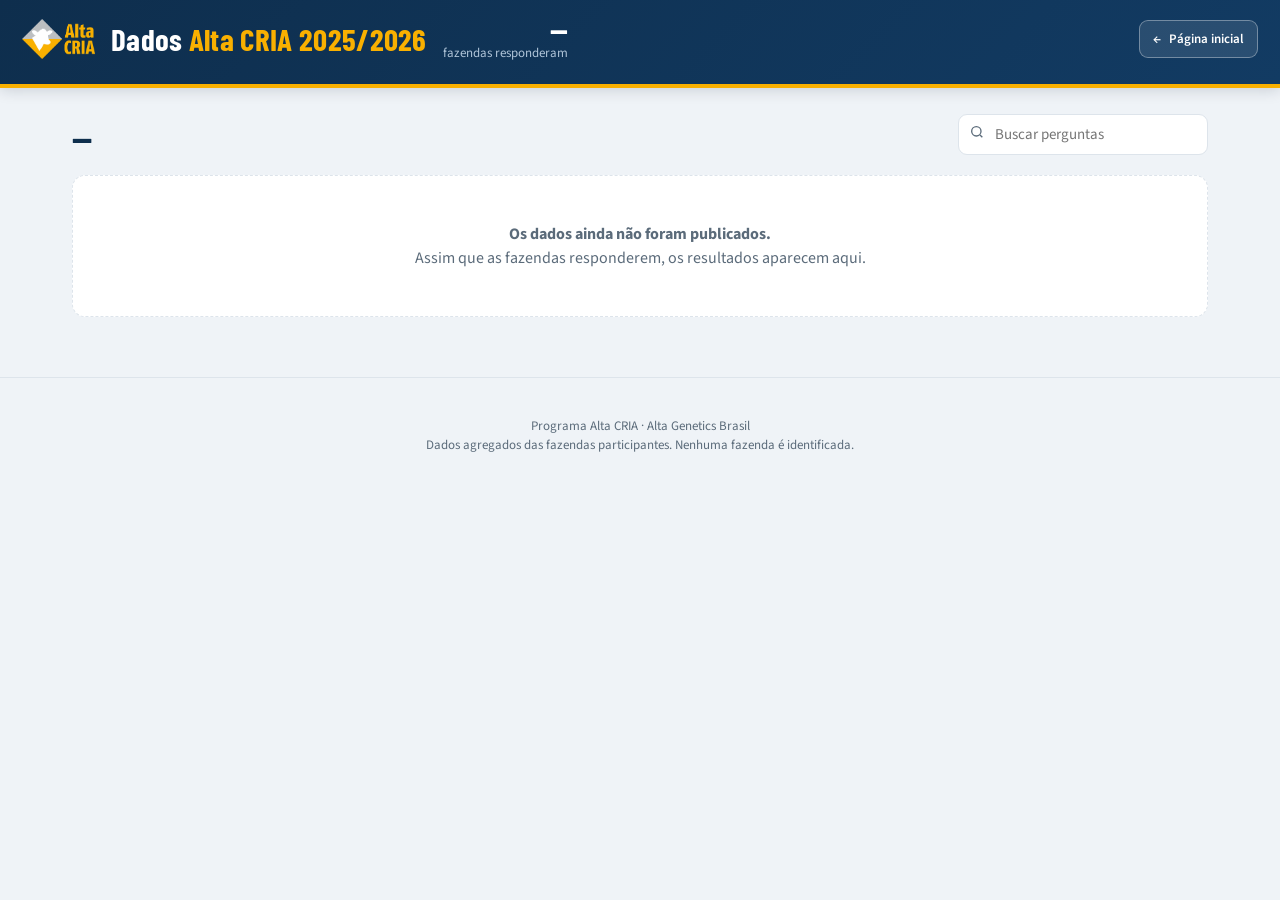
==== commit 9b329bba: "Add files via upload" ====
--- a/index.html
+++ b/index.html
@@ -3,150 +3,884 @@
 <head>
 <meta charset="utf-8">
 <meta name="viewport" content="width=device-width, initial-scale=1">
-
-<!-- ===================================================================
-     O QUE TROCAR AQUI
-     1) Endereço do site ....: https://altaleite.github.io/altacria26
-        (aparece em og:url, og:image e canonical, logo abaixo)
-     2) Link do questionário .: procure por  id="btnIniciar"
-        Se criar uma NOVA implantação no Apps Script em vez de atualizar
-        a existente, o link muda e precisa ser trocado lá.
-     3) Prazo ................: procure por  7 de agosto
-     4) Contato ..............: Ana Luiza · (31)998047007
-     =================================================================== -->
-<title>Questionário Alta CRIA 2026</title>
-<meta name="description" content="Levantamento anual de manejo da cria e recria das fazendas participantes do Programa Alta CRIA. Responda até 7 de agosto de 2026.">
-<link rel="canonical" href="https://altaleite.github.io/altacria26/">
+<title>Dados Alta CRIA 25-26</title>
+<meta name="description" content="Os dados do Programa Alta CRIA, capítulo a capítulo. Consulta aberta à comunidade.">
 <meta property="og:type" content="website">
-<meta property="og:site_name" content="Programa Alta CRIA">
-<meta property="og:locale" content="pt_BR">
-<meta property="og:url" content="https://altaleite.github.io/altacria26/">
-<meta property="og:title" content="Questionário Alta CRIA 2026">
-<meta property="og:description" content="Levantamento anual de manejo da cria e recria. Responda até 7 de agosto. O progresso fica salvo: dá para parar e continuar depois.">
+<meta property="og:title" content="Dados Alta CRIA 2025/2026">
+<meta property="og:description" content="Como anda a criação de bezerras no Brasil, segundo as fazendas do Programa Alta CRIA.">
 <meta property="og:image" content="https://altaleite.github.io/altacria26/og-image.png">
-<meta property="og:image:width" content="1200">
-<meta property="og:image:height" content="630">
-<meta name="twitter:card" content="summary_large_image">
-<meta name="twitter:title" content="Questionário Alta CRIA 2026">
-<meta name="twitter:description" content="Levantamento anual de manejo da cria e recria. Responda até 7 de agosto.">
-<meta name="twitter:image" content="https://altaleite.github.io/altacria26/og-image.png">
 <meta name="theme-color" content="#0E2E4D">
 <link rel="icon" href="[data-uri]">
-
 <link rel="preconnect" href="https://fonts.googleapis.com">
 <link rel="preconnect" href="https://fonts.gstatic.com" crossorigin>
 <link href="https://fonts.googleapis.com/css2?family=Barlow+Condensed:wght@600;700&family=Source+Sans+3:wght@400;600&display=swap" rel="stylesheet">
-
 <style>
   :root{
-    --navy:#0E2E4D; --navy2:#123B63; --navy-ink:#071A2C;
-    --amarelo:#F9B000; --amarelo-fundo:#FFF6E0; --amarelo-borda:#F0C24B;
-    --papel:#F1F4F7; --tinta:#16222E; --tinta-fraca:#5B6B7A; --linha:#DEE5EC;
+    --navy:#0E2E4D; --navy2:#123B63; --navy3:#1B4E7E; --ink:#071A2C;
+    --am:#F9B000; --am-claro:#FFE9AE; --am-escuro:#C98D00;
+    --papel:#EFF3F7; --branco:#fff; --tinta:#16222E; --fraca:#5B6B7A; --linha:#DDE4EB;
     --display:"Barlow Condensed","Arial Narrow",Arial,sans-serif;
     --corpo:"Source Sans 3",-apple-system,"Segoe UI",Arial,sans-serif;
   }
   *{box-sizing:border-box;}
   html,body{margin:0;padding:0;}
-  body{background:var(--papel); color:var(--tinta); font-family:var(--corpo); font-size:17px; line-height:1.55; -webkit-font-smoothing:antialiased;}
-  .wrap{max-width:600px; margin:0 auto;}
-
-  .hero{background:linear-gradient(135deg,var(--navy) 0%,var(--navy2) 100%); color:#fff; padding:30px 24px 32px; border-bottom:5px solid var(--amarelo);}
-  .hero-in{max-width:600px; margin:0 auto;}
-  .logo{height:44px; width:auto; display:block; margin-bottom:22px;}
-  .eyebrow{font-family:var(--display); font-weight:600; font-size:15px; letter-spacing:.14em; text-transform:uppercase; color:var(--amarelo); margin:0 0 6px;}
-  h1{font-family:var(--display); font-weight:700; font-size:clamp(40px,11vw,58px); line-height:.98; letter-spacing:-.01em; margin:0;}
-  h1 .ano{color:var(--amarelo); display:block;}
-  .lead{margin:16px 0 0; color:#D6E2ED; font-size:17px;}
-  .prazo{display:inline-block; margin-top:18px; background:rgba(249,176,0,.14); border:1px solid rgba(249,176,0,.5); color:var(--amarelo); font-family:var(--display); font-weight:600; font-size:17px; letter-spacing:.03em; text-transform:uppercase; padding:7px 14px; border-radius:8px;}
-
-  main{padding:26px 20px 44px;}
-  .card{background:#fff; border:1px solid var(--linha); border-radius:14px; padding:22px; margin-bottom:18px;}
-  h2{font-family:var(--display); font-weight:700; text-transform:uppercase; letter-spacing:.05em; font-size:22px; margin:0 0 4px; color:var(--navy);}
-  p.sub{margin:0 0 16px; color:var(--tinta-fraca); font-size:15px;}
-  .nota{margin:16px 0 0; font-size:14px; color:var(--tinta-fraca);}
-
-  .dados{list-style:none; margin:0; padding:0;}
-  .dados li{display:flex; align-items:baseline; gap:12px; padding:11px 0; border-bottom:1px solid var(--linha);}
-  .dados li:last-child{border-bottom:0;}
-  .dados .n{font-family:var(--display); font-weight:700; font-size:17px; color:var(--amarelo); min-width:20px;}
-
-  /* ---- aviso: reunir os números antes de começar ---- */
-  .aviso{background:var(--amarelo-fundo); border:1px solid var(--amarelo-borda); border-radius:14px; padding:22px; margin-bottom:18px;}
-  .aviso-topo{display:flex; gap:12px; align-items:flex-start; margin-bottom:6px;}
-  .aviso-topo svg{flex:0 0 auto; width:26px; height:26px; margin-top:1px;}
-  .aviso h2{margin:0;}
-  .aviso p.sub{color:#7A5C12; margin:6px 0 16px;}
-  .lista{list-style:none; margin:0; padding:0;}
-  .lista li{display:flex; gap:12px; align-items:flex-start; padding:11px 0; border-bottom:1px dashed var(--amarelo-borda);}
-  .lista li:last-child{border-bottom:0;}
-  .marca{flex:0 0 auto; width:7px; height:7px; margin-top:9px; border-radius:50%; background:var(--amarelo);}
-  .lista .txt{font-weight:600;}
-  .lista .txt small{display:block; font-weight:400; color:#7A5C12; font-size:14px;}
-  .aviso .nota{color:#7A5C12;}
-
-  .cta{display:block; width:100%; text-align:center; text-decoration:none; background:var(--amarelo); color:var(--navy-ink); font-family:var(--display); font-weight:700; font-size:24px; letter-spacing:.02em; text-transform:uppercase; padding:18px 20px; border-radius:12px; border:0; box-shadow:0 3px 0 #C98D00; transition:transform .1s, box-shadow .1s;}
-  .cta:hover{transform:translateY(1px); box-shadow:0 2px 0 #C98D00;}
-  .cta:active{transform:translateY(3px); box-shadow:0 0 0 #C98D00;}
-  .cta:focus-visible{outline:3px solid var(--navy2); outline-offset:3px;}
-  .apos{margin:13px 2px 0; font-size:15px; color:var(--tinta-fraca); text-align:center;}
-
-  footer{border-top:1px solid var(--linha); margin-top:8px; padding:22px 20px 34px; text-align:center; color:var(--tinta-fraca); font-size:14px;}
-  footer strong{color:var(--tinta);}
-  @media (prefers-reduced-motion: reduce){ *{transition:none !important;} }
+  body{background:var(--papel);color:var(--tinta);font-family:var(--corpo);font-size:16px;line-height:1.5;-webkit-font-smoothing:antialiased;}
+  .num{font-variant-numeric:tabular-nums;}
+
+  /* ---------- topo ---------- */
+  .topo{background:linear-gradient(135deg,var(--navy),var(--navy2));color:#fff;border-bottom:4px solid var(--am);}
+  .topo-in{max-width:1744px;margin:0 auto;padding:22px 22px 0;}
+  .marca{display:flex;align-items:center;gap:16px;flex-wrap:wrap;}
+  .marca img{height:40px;}
+  .marca h1{font-family:var(--display);font-weight:700;font-size:31px;margin:0;letter-spacing:.01em;}
+  .marca h1 span{color:var(--am);}
+  .resumo{margin-left:auto;text-align:right;font-size:13px;color:#AFC4D8;}
+  .resumo b{display:block;font-family:var(--display);font-size:30px;color:#fff;line-height:1;}
+
+  /* ---------- linha do tempo (a ordem é a vida do animal) ---------- */
+  .trilha{display:grid;grid-template-columns:minmax(0,1fr) minmax(0,1fr) minmax(0,1.75fr) minmax(0,1.12fr) minmax(0,1fr) minmax(0,1fr) minmax(0,.9fr) minmax(0,.9fr) minmax(0,.82fr) minmax(0,1.05fr);gap:0;overflow:visible;padding:20px 0 0;}
+  .fase{width:100%;min-width:0;background:none;border:0;cursor:pointer;color:#9FB6CC;font-family:inherit;
+    padding:0 9px 14px;position:relative;text-align:left;overflow-wrap:anywhere;}
+  .fase:first-child{padding-left:0;}
+  .fase .marco{display:block;height:3px;background:rgba(255,255,255,.16);margin-bottom:11px;border-radius:2px;transition:background .18s;}
+  .fase .et{display:block;font-family:var(--display);font-weight:700;font-size:17px;color:#D6E4F0;letter-spacing:.02em;transition:color .18s;}
+  .fase .sub{display:block;font-size:11.5px;color:#7E99B4;line-height:1.25;margin-top:1px;}
+  .fase:hover .et{color:#fff;}
+  .fase:hover .marco{background:rgba(249,176,0,.5);}
+  .fase[aria-selected="true"] .marco{background:var(--am);}
+  .fase[aria-selected="true"] .et{color:var(--am);}
+  .fase:focus-visible{outline:2px solid var(--am);outline-offset:2px;}
+
+  /* ---------- corpo ---------- */
+  main{max-width:1180px;margin:0 auto;padding:26px 22px 60px;}
+  .cabeca{display:flex;align-items:flex-end;gap:18px;flex-wrap:wrap;margin-bottom:20px;}
+  .cabeca h2{font-family:var(--display);font-weight:700;font-size:34px;margin:0;color:var(--navy);line-height:1;}
+  .cabeca .cont{font-size:14px;color:var(--fraca);padding-bottom:3px;}
+  .busca{margin-left:auto;position:relative;}
+  .busca input{font-family:inherit;font-size:15px;padding:9px 13px 9px 36px;border:1px solid var(--linha);
+    border-radius:9px;background:#fff;width:250px;color:var(--tinta);}
+  .busca input:focus{outline:2px solid var(--navy3);outline-offset:0;border-color:var(--navy3);}
+  .busca svg{position:absolute;left:11px;top:10px;width:16px;height:16px;fill:none;stroke:var(--fraca);stroke-width:2;}
+
+  .grade{display:grid;grid-template-columns:repeat(auto-fill,minmax(340px,1fr));gap:16px;align-items:start;}
+  .cartao{background:var(--branco);border:1px solid var(--linha);border-radius:13px;padding:17px 18px 15px;}
+  .cartao .qn{font-family:var(--display);font-weight:700;font-size:13px;color:var(--am-escuro);letter-spacing:.08em;}
+  .cartao h3{font-size:15.5px;font-weight:600;margin:1px 0 3px;line-height:1.32;color:var(--navy);}
+  .cartao .n{font-size:12.5px;color:var(--fraca);margin-bottom:12px;}
+
+  /* barras (categórico) */
+  .b{margin-bottom:9px;}
+  .b:last-child{margin-bottom:2px;}
+  .b-topo{display:flex;justify-content:space-between;gap:10px;font-size:13.5px;margin-bottom:3px;}
+  .b-rot{color:var(--tinta);}
+  .b-val{color:var(--fraca);white-space:nowrap;font-variant-numeric:tabular-nums;}
+  .b-val b{color:var(--navy);}
+  .trilho{height:9px;background:#EDF1F5;border-radius:5px;overflow:hidden;}
+  .barra{height:100%;background:var(--am);border-radius:5px;transition:width .5s cubic-bezier(.2,.7,.3,1);}
+  .mais{margin-top:9px;background:none;border:0;color:var(--navy3);font-family:inherit;font-size:13px;
+    font-weight:600;cursor:pointer;padding:2px 0;}
+  .mais:hover{text-decoration:underline;}
+
+  /* numérico */
+  .faixas{display:flex;gap:14px;padding:9px 0 12px;border-bottom:1px solid var(--linha);margin-bottom:11px;}
+  .fx{flex:1;}
+  .fx .r{display:block;font-size:11px;color:var(--fraca);text-transform:uppercase;letter-spacing:.06em;}
+  .fx .v{display:block;font-family:var(--display);font-weight:700;font-size:23px;color:var(--navy);line-height:1.1;font-variant-numeric:tabular-nums;}
+  .fx.dest .v{color:var(--am-escuro);}
+  .hist{display:flex;align-items:flex-end;gap:3px;height:78px;}
+  .hb{flex:1;background:#DCE6EF;border-radius:3px 3px 0 0;position:relative;min-height:2px;transition:background .15s;}
+  .hb:hover{background:var(--am);}
+  .hb span{position:absolute;bottom:100%;left:50%;transform:translateX(-50%);margin-bottom:5px;background:var(--navy);
+    color:#fff;font-size:11px;padding:3px 7px;border-radius:5px;white-space:nowrap;opacity:0;pointer-events:none;transition:opacity .12s;}
+  .hb:hover span{opacity:1;}
+  .heixo{display:flex;justify-content:space-between;font-size:10.5px;color:var(--fraca);margin-top:5px;}
+
+  .vazio{background:#fff;border:1px dashed var(--linha);border-radius:13px;padding:46px 20px;text-align:center;color:var(--fraca);}
+  .aviso-demo{background:#FFF6E0;border-bottom:1px solid #F0C24B;color:#7A5C12;font-size:13.5px;text-align:center;padding:9px 16px;}
+  footer{border-top:1px solid var(--linha);padding:26px 22px 40px;text-align:center;color:var(--fraca);font-size:13px;}
+  @media (max-width:640px){
+    .marca h1{font-size:24px;} .resumo{margin-left:0;text-align:left;width:100%;}
+    .busca{margin-left:0;width:100%;} .busca input{width:100%;} .cabeca h2{font-size:27px;}
+  }
+  @media (prefers-reduced-motion:reduce){ *{transition:none !important;} }
 </style>
+<style>
+  /* Ajustes de navegação e interação */
+  .topo{position:sticky;top:0;z-index:100;box-shadow:0 2px 14px rgba(7,26,44,.16)}
+  .topo-in{padding-top:14px}
+  .marca{flex-wrap:nowrap}
+  .voltar-inicio{margin-left:auto;display:inline-flex;align-items:center;gap:8px;background:rgba(255,255,255,.1);border:1px solid rgba(255,255,255,.35);color:#fff;border-radius:9px;padding:9px 13px;font:600 13px var(--corpo);cursor:pointer;transition:background .18s,border-color .18s,transform .18s;white-space:nowrap}
+  .voltar-inicio:hover{background:var(--am);border-color:var(--am-escuro);color:var(--navy);transform:translateY(-1px)}
+  .voltar-inicio:focus-visible,.exportar:focus-visible,.mais:focus-visible{outline:2px solid var(--am);outline-offset:3px}
+  .resumo{margin-left:0}
+  .cartao{position:relative;padding-top:17px}
+  .cartao-cabeca{display:flex;align-items:flex-start;gap:12px;margin-bottom:2px}
+  .cartao-cabeca h3{flex:1;margin:0}
+  .exportar{display:inline-flex;align-items:center;gap:6px;flex:0 0 auto;background:#F5F8FB;border:1px solid #D6E1EB;color:var(--navy3);border-radius:7px;padding:6px 8px;font:600 11px var(--corpo);cursor:pointer;transition:.18s}
+  .exportar:hover{background:var(--navy);border-color:var(--navy);color:#fff}
+  .exportar svg{width:13px;height:13px;fill:none;stroke:currentColor;stroke-width:2;stroke-linecap:round;stroke-linejoin:round}
+  .mais{display:inline-flex;align-items:center;gap:5px;border:1px solid #D6E1EB;border-radius:7px;background:#F7FAFC;padding:6px 9px;margin-top:10px}
+  .mais:hover{background:#EAF1F7;text-decoration:none}
+  .filtro-card{display:flex;align-items:center;gap:9px;margin:8px 0 13px;padding:9px 10px;background:#F7FAFC;border:1px solid #DDE7EF;border-radius:8px;color:var(--fraca);font-size:12px}
+  .filtro-card label{font-weight:600;white-space:nowrap}
+  .filtro-card select{min-width:0;flex:1;border:1px solid #C9D7E3;border-radius:7px;background:#fff;color:var(--navy);padding:7px 9px;font:600 12px var(--corpo);cursor:pointer}
+  .filtro-card select:focus{outline:2px solid var(--navy3);outline-offset:1px}
+  @media (max-width:1100px){
+    .trilha{grid-template-columns:repeat(5,minmax(0,1fr));row-gap:10px;}
+    .fase:nth-child(6){padding-left:0;}
+  }
+  @media (max-width:640px){
+    .topo-in{padding-top:10px}.marca{flex-wrap:wrap;gap:10px}.marca img{height:32px}.voltar-inicio{order:3;margin-left:0}.resumo{width:auto;text-align:right;margin-left:auto}
+    .trilha{grid-template-columns:repeat(2,minmax(0,1fr));padding-top:13px;row-gap:10px}
+    .fase{padding-right:12px}.fase:nth-child(odd){padding-left:0}.fase:nth-child(6){padding-left:9px}.fase .et{font-size:15px}
+  }
+</style>
+<!-- Ícone transparente: evita que a marca Alta apareça na aba do navegador. -->
+<link rel="icon" type="image/svg+xml" sizes="any" href="data:image/svg+xml,%3Csvg xmlns='http://www.w3.org/2000/svg' width='1' height='1'%3E%3C/svg%3E">
 </head>
 <body>
 
-<header class="hero">
-  <div class="hero-in">
-    <img class="logo" src="[data-uri]" alt="Alta CRIA">
-    <p class="eyebrow">Programa Alta CRIA</p>
-    <h1>Questionário <span class="ano">2026</span></h1>
-    <p class="lead">O levantamento anual de manejo da cria e recria. Suas respostas alimentam os comparativos entre fazendas e o caderno do programa.</p>
-    <p class="prazo">Responda até 7 de agosto</p>
+<div id="demo" class="aviso-demo" hidden></div>
+
+<header class="topo">
+  <div class="topo-in">
+    <div class="marca">
+      <img src="[data-uri]" alt="Alta CRIA">
+      <h1>Dados <span>Alta CRIA 2025/2026</span></h1>
+      <div class="resumo"><b class="num" id="nFaz">—</b> fazendas responderam<br><span id="quando"></span></div>
+      <button class="voltar-inicio" id="voltarInicio" type="button" aria-label="Voltar à página inicial">
+        <span aria-hidden="true">←</span> Página inicial
+      </button>
+    </div>
+    <nav class="trilha" id="trilha" role="tablist" aria-label="Etapas"></nav>
   </div>
 </header>
 
-<main class="wrap">
-
-  <section class="card">
-    <h2>Para entrar</h2>
-    <p class="sub">Três informações liberam o questionário:</p>
-    <ul class="dados">
-      <li><span class="n">1</span><span>Código Alta CRIA da fazenda</span></li>
-      <li><span class="n">2</span><span>Nome do proprietário(a) ou grupo proprietário</span></li>
-      <li><span class="n">3</span><span>Cidade da fazenda</span></li>
-    </ul>
-    <p class="nota">O sistema confere esses dados na base do programa. Nenhuma informação da sua fazenda aparece na tela antes disso.</p>
-  </section>
-
-  <section class="aviso">
-    <div class="aviso-topo">
-      <svg viewBox="0 0 24 24" aria-hidden="true"><path d="M12 2.8L22 20H2L12 2.8z" fill="#F9B000"/><path d="M12 9v5M12 16.6v.6" stroke="#5A4409" stroke-width="2.1" stroke-linecap="round"/></svg>
-      <h2>Reúna antes de começar</h2>
+<main>
+  <div class="cabeca">
+    <h2 id="tituloCap">—</h2>
+    <span class="cont" id="contCap"></span>
+    <div class="busca">
+      <svg viewBox="0 0 24 24"><circle cx="11" cy="11" r="7"/><path d="M20 20l-3.5-3.5"/></svg>
+      <input id="busca" type="search" placeholder="Buscar perguntas" aria-label="Buscar em todas as perguntas">
     </div>
-    <p class="sub">Estes são os números que costumam obrigar a levantar da cadeira no meio do questionário. Tenha todos em mãos antes de abrir.</p>
-    <ul class="lista">
-        <li><span class="marca"></span><span class="txt">Custo de 1 bezerra desaleitada<small>Do nascimento até o desaleitamento, em R$</small></span></li>
-        <li><span class="marca"></span><span class="txt">Custo de 1 novilha pronta para parir<small>Do desaleitamento ao primeiro parto, em R$</small></span></li>
-        <li><span class="marca"></span><span class="txt">Vacas em lactação e litros por dia<small>O sistema calcula a média por vaca sozinho</small></span></li>
-        <li><span class="marca"></span><span class="txt">Medidas das baias e gaiolas<small>Largura e comprimento, em metros — leve a trena</small></span></li>
-        <li><span class="marca"></span><span class="txt">% de sólidos totais da dieta líquida<small>Se a fazenda adensa o leite ou dilui sucedâneo</small></span></li>
-        <li><span class="marca"></span><span class="txt">Marcas dos produtos que a fazenda usa<small>Vacinas, sucedâneo, desinfecção e preventivos</small></span></li>
-        <li><span class="marca"></span><span class="txt">Peso adulto médio das vacas<small>Em kg</small></span></li>
-    </ul>
-    <p class="nota">Se faltar algum, dá para salvar e voltar depois — mas o preenchimento fica bem mais rápido com tudo em mãos.</p>
-  </section>
-
-  <a class="cta" id="btnIniciar" href="https://script.google.com/macros/s/AKfycbw1zIn_bEKJnIRQhOoAmt5iOxoDVYw4NZtxAlDxIaN8Y5yvXAH1wwC8Cq9Vwj5FCqYvtg/exec">Iniciar questionário</a>
-  <p class="apos">O progresso é salvo sozinho. Dá para parar e continuar depois, até em outro aparelho: basta validar de novo com os mesmos dados.</p>
-
+  </div>
+  <div class="grade" id="grade"></div>
+  <div class="vazio" id="vazio" hidden></div>
 </main>
 
 <footer>
-  <p>Não conseguiu entrar ou ficou em dúvida? Fale com <strong>Ana Luiza</strong> · WhatsApp <strong>(31)998047007</strong>.</p>
-  <p>Alta Genetics Brasil · Programa Alta CRIA</p>
+  <p>Programa Alta CRIA · Alta Genetics Brasil<br>
+  Dados agregados das fazendas participantes. Nenhuma fazenda é identificada.</p>
 </footer>
 
+<script id="legacy-script">
+const FASES = {"1": ["Fazendas", "contexto"], "2": ["Pré-parto", "antes de nascer"], "3": ["Parto e cuidados iniciais", "nascimento"], "4": ["Colostragem", "primeiras horas"], "5": ["Nutrição", "até o desaleitamento"], "6": ["Sanidade", "doença e morte"], "7": ["Ambiente", "onde vive"], "8": ["Recria", "até a novilha"], "9": ["Custos", "o que custa"], "10": ["O programa", "devolutiva"]};
+let DADOS = null, capAtual = 0, termo = '';
+let DADOS_AO_VIVO = false;
+const FILTROS_MOCHACAO = { q070: '', q071: '' };
+const FILTROS_CUSTO = { q182: '', q184: '' };
+const API_DADOS = 'https://script.google.com/macros/s/AKfycbw1zIn_bEKJnIRQhOoAmt5iOxoDVYw4NZtxAlDxIaN8Y5yvXAH1wwC8Cq9Vwj5FCqYvtg/exec?api=dados_publicos';
+// A prévia do ChatGPT bloqueia conexões externas e exibe um pedido de
+// permissão. A API ao vivo só é consultada no endereço público do GitHub.
+const PODE_CONSULTAR_API = location.hostname === 'altaleite.github.io';
+const $ = id => document.getElementById(id);
+const nf = n => Number(n).toLocaleString('pt-BR', { maximumFractionDigits: 1 });
+const pct = n => Math.round(Number(n) || 0).toLocaleString('pt-BR', { maximumFractionDigits: 0 });
+const esc = s => String(s).replace(/[&<>"]/g, c => ({ '&':'&amp;','<':'&lt;','>':'&gt;','"':'&quot;' }[c]));
+const PERGUNTAS_INTEIRAS = new Set(['q025', 'q026', 'q031', 'q033', 'q034', 'q051', 'q071', 'q092', 'q176']);
+function ehPerguntaInicioReducaoGradual(q) {
+  const t = chave(q?.titulo || '');
+  return t.includes('sistema de aleitamento') && t.includes('gradual') && t.includes('quantos dias de vida') && t.includes('primeira reducao');
+}
+function numeroPergunta(q, valor) {
+  const inteiro = Math.round(Number(valor) || 0).toLocaleString('pt-BR', { maximumFractionDigits: 0 });
+  if (ehPerguntaCusto(q)) return `R$ ${inteiro}`;
+  if (PERGUNTAS_INTEIRAS.has(String(q.id || ''))) return inteiro;
+  return nf(valor);
+}
+function numeroMediaPergunta(q, valor) {
+  if (ehPerguntaInicioReducaoGradual(q)) {
+    return Math.round(Number(valor) || 0).toLocaleString('pt-BR', { maximumFractionDigits: 0 });
+  }
+  return numeroPergunta(q, valor);
+}
+function faixaPergunta(q, faixa) {
+  if (!PERGUNTAS_INTEIRAS.has(String(q.id || '')) && !ehPerguntaCusto(q)) return String(faixa || '');
+  return String(faixa || '').replace(/-?\d+(?:[.,]\d+)?/g, valor => {
+    const numero = Math.round(Number(valor.replace(',', '.')) || 0).toLocaleString('pt-BR', { maximumFractionDigits: 0 });
+    return ehPerguntaCusto(q) ? `R$ ${numero}` : numero;
+  });
+}
+function textoFormatado(valor) {
+  return esc(valor)
+    .replace(/free stall/gi, '<i>Free stall</i>')
+    .replace(/compost barn/gi, '<i>Compost barn</i>')
+    .replace(/cross ventilation/gi, '<i>cross ventilation</i>')
+    .replace(/tie stall/gi, '<i>Tie stall</i>')
+    .replace(/calf-tel/gi, '<i>Calf-tel</i>')
+    .replace(/milk bar/gi, '<i>Milk bar</i>')
+    .replace(/colostro balls/gi, '<i>Colostro Balls</i>')
+    .replace(/zip[\s-]?lock/gi, '<i>Zip Lock</i>')
+    .replace(/ad libitum/gi, '<i>ad libitum</i>');
+}
+
+const iconeExportar = '<svg viewBox="0 0 24 24" aria-hidden="true"><path d="M12 3v12m0 0 4-4m-4 4-4-4M5 21h14a1 1 0 0 0 1-1v-4M4 16v4a1 1 0 0 0 1 1"/></svg>';
+const removerAcentos = valor => String(valor ?? '').normalize('NFD').replace(/[\u0300-\u036f]/g, '');
+const chave = valor => removerAcentos(valor).toLowerCase().replace(/[^a-z0-9]+/g, ' ').trim();
+const ESTADOS = {
+  ac:'Acre', acre:'Acre', al:'Alagoas', alagoas:'Alagoas', ap:'Amapá', amapa:'Amapá', am:'Amazonas', amazonas:'Amazonas', ba:'Bahia', bahia:'Bahia', ce:'Ceará', ceara:'Ceará', df:'Distrito Federal', distritofederal:'Distrito Federal', es:'Espírito Santo', espiritosanto:'Espírito Santo', go:'Goiás', goias:'Goiás', ma:'Maranhão', maranhao:'Maranhão', mt:'Mato Grosso', matogrosso:'Mato Grosso', ms:'Mato Grosso do Sul', matogrossodosul:'Mato Grosso do Sul', mg:'Minas Gerais', minasgerais:'Minas Gerais', pa:'Pará', para:'Pará', pb:'Paraíba', paraiba:'Paraíba', pr:'Paraná', parana:'Paraná', pe:'Pernambuco', pernambuco:'Pernambuco', pi:'Piauí', piaui:'Piauí', rj:'Rio de Janeiro', riodejaneiro:'Rio de Janeiro', rn:'Rio Grande do Norte', riograndedonorte:'Rio Grande do Norte', rs:'Rio Grande do Sul', riograndedosul:'Rio Grande do Sul', ro:'Rondônia', rondonia:'Rondônia', rr:'Roraima', roraima:'Roraima', sc:'Santa Catarina', santacatarina:'Santa Catarina', sp:'São Paulo', saopaulo:'São Paulo', se:'Sergipe', sergipe:'Sergipe', to:'Tocantins', tocantins:'Tocantins'
+};
+function tituloPergunta(q) {
+  const t = String(q.titulo || '').trim(), id = idPergunta(q);
+  if (id.includes('q046') || chave(t) === 'voce utiliza sais anionicos na dieta das novilhas no pre parto') {
+    return 'Utilização de sais aniônicos na dieta das novilhas no pré-parto?';
+  }
+  return chave(t) === 'informacoes gerais e caracterizacao da fazenda' ? 'Informações gerais e caracterização das fazendas' : t;
+}
+function deveOcultar(q) {
+  const id = idPergunta(q);
+  return ['q008', 'q049', 'q050', 'q153', 'q154', 'q162', 'q163', 'q179', 'q180', 'q183', 'q185'].includes(id) || chave(q.titulo).includes('modo de envio de dados para o programa alta cria');
+}
+function idPergunta(q) { return chave(q.id || q.codigo || q.campo || q.num); }
+function ehPerguntaSucedaneoSolidos(q) {
+  const t = chave(q.titulo);
+  return t.includes('sucedaneo utilizado') && t.includes('diluido em agua') && t.includes('solidos totais');
+}
+function ehPerguntaAdensamento(q) {
+  const t = chave(q.titulo);
+  return t.includes('leite fornecido') && t.includes('adensado') && t.includes('solidos totais final');
+}
+function ehPerguntaProteinaConcentrado(q) {
+  const t = chave(q.titulo);
+  return t.includes('percentual de proteina bruta') && t.includes('concentrado');
+}
+function ehPerguntaCusto(q) {
+  const id = idPergunta(q);
+  return id === 'q182' || id === 'q184';
+}
+function ehPerguntaCriteriosDesaleitamento(q) {
+  const t = chave(q.titulo);
+  return t.includes('quais criterios a fazenda considera para desaleitar as bezerras');
+}
+function ehPerguntaMonitoramentoTristeza(q) {
+  const t = chave(q.titulo);
+  return t.includes('como e feito o monitoramento da tristeza parasitaria bovina') && t.includes('cria') && t.includes('recria');
+}
+function deveOrdenarPorPercentualDaOpcao(q) {
+  return ehPerguntaSucedaneoSolidos(q) || ehPerguntaAdensamento(q) || ehPerguntaProteinaConcentrado(q);
+}
+function deveExibirOpcaoComoPercentual(q) {
+  return ehPerguntaAdensamento(q) || ehPerguntaProteinaConcentrado(q);
+}
+function percentualEmEscala100(valor) {
+  const n = Number(String(valor).replace(',', '.'));
+  if (!Number.isFinite(n)) return null;
+  return Math.abs(n) > 0 && Math.abs(n) <= 1 ? n * 100 : n;
+}
+function formatarNumeroPercentual(valor) {
+  const n = percentualEmEscala100(valor);
+  if (n === null) return String(valor);
+  return n.toLocaleString('pt-BR', { maximumFractionDigits: 2 });
+}
+function valorPercentualOpcao(rotulo) {
+  const texto = removerAcentos(rotulo).toLowerCase().replace(/,/g, '.');
+  const proporcao = texto.match(/(-?\d+(?:\.\d+)?)\s*:\s*(-?\d+(?:\.\d+)?)/);
+  if (proporcao) {
+    const parteSolido = Number(proporcao[1]), parteAgua = Number(proporcao[2]);
+    if (parteSolido > 0 && parteAgua > 0) return parteSolido * 100 / (parteSolido + parteAgua);
+  }
+  const pctExplicito = texto.match(/(-?\d+(?:\.\d+)?)\s*%/);
+  if (pctExplicito) return percentualEmEscala100(pctExplicito[1]);
+  const numero = texto.match(/-?\d+(?:\.\d+)?/);
+  return numero ? percentualEmEscala100(numero[0]) : null;
+}
+function formatarOpcaoPercentual(q, rotulo) {
+  const original = String(rotulo || '').trim();
+  if (!deveExibirOpcaoComoPercentual(q) || !/\d/.test(original)) return original;
+  const unidade = ehPerguntaAdensamento(q) ? ' de sólidos totais' : ' de PB';
+  return original.replace(/(-?\d+(?:[.,]\d+)?)\s*%?/g, (_, valor) => `${formatarNumeroPercentual(valor)}%${unidade}`);
+}
+function opcaoSemAdensamento(q, rotulo) {
+  if (!ehPerguntaAdensamento(q)) return false;
+  const k = chave(rotulo);
+  return k.startsWith('nao e realizado o adensamento da dieta liquida');
+}
+const ORDEM_CRITERIOS_DESALEITAMENTO = [
+  ['consumo de concentrado', 'Consumo de concentrado'],
+  ['idade', 'Idade'],
+  ['lotacao no bezerreiro', 'Lotação no bezerreiro'],
+  ['peso', 'Peso']
+];
+function normalizarCombinacaoCriterios(valor) {
+  const bruto = Array.isArray(valor) ? valor.join(' | ') : String(valor ?? '').trim();
+  if (!bruto) return '';
+  let partes = bruto.split(/\s*\|\s*|\s*;\s*|\s*\n\s*/).filter(Boolean);
+  const ch = chave(bruto);
+  const reconhecidos = ORDEM_CRITERIOS_DESALEITAMENTO.filter(([k]) => ch.includes(k)).length;
+  if (partes.length === 1 && reconhecidos >= 2 && bruto.includes(',')) {
+    partes = bruto.split(/\s*,\s*/).filter(Boolean);
+  }
+  const vistos = new Set();
+  const itens = [];
+  partes.forEach(parte => {
+    const kp = chave(parte);
+    const conhecido = ORDEM_CRITERIOS_DESALEITAMENTO.find(([k]) => kp === k || kp.includes(k));
+    const nome = conhecido ? conhecido[1] : String(parte).trim();
+    const kn = chave(nome);
+    if (!kn || vistos.has(kn)) return;
+    vistos.add(kn);
+    itens.push(nome);
+  });
+  itens.sort((a, b) => {
+    const ia = ORDEM_CRITERIOS_DESALEITAMENTO.findIndex(([k]) => chave(a).includes(k));
+    const ib = ORDEM_CRITERIOS_DESALEITAMENTO.findIndex(([k]) => chave(b).includes(k));
+    const pa = ia < 0 ? 999 : ia, pb = ib < 0 ? 999 : ib;
+    return pa - pb || a.localeCompare(b, 'pt-BR');
+  });
+  return itens.join(' | ');
+}
+function opcoesCriteriosDesaleitamento(q, opcoesPadrao) {
+  if (!ehPerguntaCriteriosDesaleitamento(q)) return { opcoes: opcoesPadrao, combinadas: false };
+  const fontes = [q.combinacoes, q.respostas_combinadas, q.respostas_individuais, q.respostas];
+  const fonte = fontes.find(lista => Array.isArray(lista) && lista.length);
+  if (fonte) {
+    const mapa = new Map();
+    fonte.forEach(item => {
+      let resposta, n = 1;
+      if (typeof item === 'string' || Array.isArray(item)) resposta = item;
+      else if (item && typeof item === 'object') {
+        resposta = item.rotulo ?? item.resposta ?? item.valor ?? item.opcoes ?? item.criterios;
+        n = Number(item.n ?? item.quantidade ?? item.count ?? 1) || 1;
+      }
+      const rotulo = normalizarCombinacaoCriterios(resposta);
+      if (!rotulo) return;
+      const k = chave(rotulo), atual = mapa.get(k) || { rotulo, n: 0 };
+      atual.n += n; mapa.set(k, atual);
+    });
+    if (mapa.size) return { opcoes: [...mapa.values()], combinadas: true };
+  }
+  const mapa = new Map();
+  (opcoesPadrao || []).forEach(item => {
+    const rotulo = normalizarCombinacaoCriterios(item.rotulo);
+    if (!rotulo) return;
+    const k = chave(rotulo), atual = mapa.get(k) || { rotulo, n: 0 };
+    atual.n += Number(item.n) || 0; mapa.set(k, atual);
+  });
+  return { opcoes: [...mapa.values()], combinadas: false };
+}
+const ORDEM_MONITORAMENTO_TRISTEZA = [
+  ['avaliacao periodica da temperatura retal dos animais', 'Avaliação periódica da temperatura retal dos animais'],
+  ['comportamento do animal', 'Comportamento do animal'],
+  ['hematocrito', 'Hematócrito'],
+  ['exame de lamina sangue', 'Exame de lâmina (sangue)'],
+  ['colares e ou brincos', 'Colares e/ou brincos'],
+  ['nao e monitorada', 'Não é monitorada']
+];
+function normalizarCombinacaoMonitoramentoTristeza(valor) {
+  const bruto = Array.isArray(valor) ? valor.join(' | ') : String(valor ?? '').trim();
+  if (!bruto) return '';
+  let partes = bruto.split(/\s*\|\s*|\s*;\s*|\s*\n\s*/).filter(Boolean);
+  const ch = chave(bruto);
+  const reconhecidos = ORDEM_MONITORAMENTO_TRISTEZA.filter(([k]) => ch.includes(k)).length;
+  if (partes.length === 1 && reconhecidos >= 2 && bruto.includes(',')) partes = bruto.split(/\s*,\s*/).filter(Boolean);
+  const vistos = new Set(), itens = [];
+  partes.forEach(parte => {
+    const kp = chave(parte);
+    const conhecido = ORDEM_MONITORAMENTO_TRISTEZA.find(([k]) => kp === k || kp.includes(k));
+    const nome = conhecido ? conhecido[1] : String(parte).trim();
+    const kn = chave(nome);
+    if (!kn || vistos.has(kn)) return;
+    vistos.add(kn); itens.push(nome);
+  });
+  itens.sort((a, b) => {
+    const ia = ORDEM_MONITORAMENTO_TRISTEZA.findIndex(([k]) => chave(a).includes(k));
+    const ib = ORDEM_MONITORAMENTO_TRISTEZA.findIndex(([k]) => chave(b).includes(k));
+    const pa = ia < 0 ? 999 : ia, pb = ib < 0 ? 999 : ib;
+    return pa - pb || a.localeCompare(b, 'pt-BR');
+  });
+  return itens.join(' | ');
+}
+function opcoesMonitoramentoTristeza(q, opcoesPadrao) {
+  if (!ehPerguntaMonitoramentoTristeza(q)) return { opcoes: opcoesPadrao, combinadas: false };
+  const fontes = [q.combinacoes, q.respostas_combinadas, q.respostas_individuais, q.respostas];
+  const fonte = fontes.find(lista => Array.isArray(lista) && lista.length);
+  const mapa = new Map();
+  const acumular = (resposta, n = 1) => {
+    const rotulo = normalizarCombinacaoMonitoramentoTristeza(resposta);
+    if (!rotulo) return;
+    const k = chave(rotulo), atual = mapa.get(k) || { rotulo, n: 0 };
+    atual.n += Number(n) || 0; mapa.set(k, atual);
+  };
+  if (fonte) {
+    fonte.forEach(item => {
+      if (typeof item === 'string' || Array.isArray(item)) acumular(item, 1);
+      else if (item && typeof item === 'object') acumular(item.rotulo ?? item.resposta ?? item.valor ?? item.opcoes ?? item.criterios ?? item.monitoramento, item.n ?? item.quantidade ?? item.count ?? 1);
+    });
+    if (mapa.size) return { opcoes: [...mapa.values()], combinadas: true };
+  }
+  (opcoesPadrao || []).forEach(item => acumular(item.rotulo, item.n));
+  return { opcoes: [...mapa.values()], combinadas: false };
+}
+function respostaOutro(q) {
+  const fontes = [q.q029_outro, q.q030_outro, q.outro, q.outros, q.opcoes_outro, q.detalhes_outro], itens = [];
+  fontes.forEach(fonte => { if (Array.isArray(fonte)) itens.push(...fonte); else if (fonte && typeof fonte === 'object') itens.push(...Object.entries(fonte).map(([rotulo, n]) => typeof n === 'object' ? n : ({ rotulo, n }))); else if (typeof fonte === 'string' && fonte.trim()) itens.push({ rotulo: fonte, n: 1 }); });
+  return itens.map(item => ({ rotulo: String(item.rotulo || item.label || item.resposta || item.valor || '').trim(), n: Number(item.n || item.quantidade || item.count || 1) })).filter(item => item.rotulo);
+}
+function rotuloPadrao(q, rotulo) {
+  let original = String(rotulo || '').replace(/\s+/g, ' ').trim();
+  const identificador = idPergunta(q);
+  if (identificador.includes('q039') || identificador.includes('q040')) {
+    original = original.replace(/\d+(?:[.,]\d+)?/g, valor =>
+      Number(valor.replace(',', '.')).toLocaleString('pt-BR', { minimumFractionDigits: 2, maximumFractionDigits: 2 })
+    );
+  }
+  original = formatarOpcaoPercentual(q, original);
+  const k = chave(original);
+  if (chave(q.titulo).includes('estado') && ESTADOS[k]) return ESTADOS[k];
+  if (['sim', 'yes'].includes(k)) return 'Sim'; if (['nao', 'no'].includes(k)) return 'Não'; if (['na', 'n a', 'nao se aplica'].includes(k)) return 'Não se aplica';
+  if (!original) return 'Sem informação';
+  if (identificador.includes('q044')) return original;
+  // Preserva siglas exatamente como vieram da planilha (ex.: CCPR), sem convertê-las para Ccpr.
+  if (/\b[A-ZÁÉÍÓÚÂÊÔÃÕÇ]{2,}\b/.test(original)) return original;
+  return original === original.toLocaleUpperCase('pt-BR') || original === original.toLocaleLowerCase('pt-BR')
+    ? original.toLocaleLowerCase('pt-BR').replace(/^./, letra => letra.toLocaleUpperCase('pt-BR')) : original;
+}
+
+const ORDEM_RESPOSTAS = {
+  q038: ['30 dias ou menos', '45 dias', '60 dias ou mais'],
+  q039: ['< 2,50', '2,50 a 2,75', '3,00', '3,25 a 3,50', '3,75', '> 3,75', 'Não é avaliado'],
+  q040: ['< 2,50', '2,50 a 2,75', '3,00', '3,25 a 3,50', '3,75', '> 3,75', 'Não é avaliado'],
+  q041: ['60 dias antes da data prevista do parto', '30 dias antes da data prevista do parto', 'Não são resfriadas com ventilação + aspersão'],
+  q042: ['60 dias antes da data prevista do parto', '30 dias antes da data prevista do parto', 'Não são resfriadas com ventilação + aspersão'],
+  q053: ['1 vez', '2 vezes', '3 vezes ou mais'],
+  q054: ['1 vez', '2 vezes', '3 vezes ou mais'],
+  q055: ['1 vez', '2 vezes', '3 vezes ou mais', 'Nunca'],
+  q056: ['≤ 30 minutos', '1 hora', '2 horas', '3 horas', 'Não possui protocolo'],
+  q058: ['≤ 30 minutos', '1 hora', '2 horas', '3 a 8 horas', '9 a 24 horas', '25 horas até 48 horas'],
+  q066: ['1 vez', '2 vezes', '3 vezes', '> 3 vezes'],
+  q067: ['1 dia', '2 dias', '3 dias', 'Até cair']
+  ,q078: ['< 10% do peso vivo ao nascimento', '10% do peso vivo ao nascimento', '> 10% do peso vivo ao nascimento', '1 a 1,5 pacotes de colostro em pó', '2 ou mais pacotes de colostro em pó']
+  ,q081: ['< 5% do peso vivo ao nascimento', '5% do peso vivo ao nascimento', '> 5% do peso vivo ao nascimento', '1 a 1,5 pacotes de colostro em pó', '2 ou mais pacotes de colostro em pó']
+  ,q190: ['Colostro de excelente qualidade (≥ 25 de Brix), com 1 fornecimento', 'Colostro de excelente qualidade (≥ 25 de Brix), com 2 fornecimentos', 'Colostro de média qualidade (22 a 24 de Brix), com 1 fornecimento', 'Colostro de média qualidade (22 a 24 de Brix), com 2 fornecimentos', 'Colostro de baixa qualidade (< 22 de Brix), com 1 fornecimento', 'Colostro de baixa qualidade (< 22 de Brix), com 2 fornecimentos', '1 pacote de colostro em pó', '1,5 ou 2 pacotes de colostro em pó', 'Não é feita colostragem']
+};
+const NOMES_VACINAS = new Map(Object.entries({
+  'scourguard 4kc': 'ScourGuard® 4KC',
+  'rotatec j5': 'ROTATEC J5®',
+  'j vac': 'J-VAC®',
+  'providean entero plus 7': 'Providean® Entero Plus 7',
+  'rotavec corona': 'ROTAVEC® CORONA',
+  'bovilis poli star t': 'Bovilis® Poli-Star® T',
+  'poli star': 'POLI-STAR®',
+  'topvac': 'TOPVAC®',
+  'bioleptogen': 'BIOLEPTOGEN®',
+  'bioqueratogen oleo': 'BIOQUERATOGEN® ÓLEO',
+  'cattlemaster gold fp 5 l5': 'CattleMaster® GOLD FP® 5/L5',
+  'hiprabovis ibr marker live': 'HIPRABOVIS® IBR MARKER LIVE',
+  'hiprabovis somni lkt': 'HIPRABOVIS® SOMNI/Lkt',
+  'hiprabovis lepto': 'HIPRABOVIS® LEPTO',
+  'morak 5': 'MORAK® 5',
+  'inforce 3': 'INFORCE™ 3',
+  'providean repro 12': 'Providean® Repro 12',
+  'vaxall cd': 'Vaxall® CD',
+  'vacina vac cherry': 'Vac-Cherry® Reprodutiva',
+  'vacina autogena inata': 'Vacina autógena Inata',
+  'vacina autogena microvet': 'Vacina autógena – Microvet'
+}));
+const ITENS_NAO_VALIDOS_COMO_VACINA = new Set([
+  'eprecis', // eprinomectina injetável: antiparasitário, não vacina
+  'outra',
+  'outro'
+]);
+function normalizarVacina(rotulo) {
+  const k = chave(rotulo);
+  return NOMES_VACINAS.get(k) || rotulo;
+}
+function vacinaValidaParaLista(rotulo) {
+  return !ITENS_NAO_VALIDOS_COMO_VACINA.has(chave(rotulo));
+}
+function respostaNegativa(rotulo) {
+  const k = chave(rotulo);
+  return /^(nao\b|nenhum\b|nenhuma\b|nunca\b|sem\b)/.test(k) ||
+    /\bnao (e|sao|foi|foram|possui|possuem|utiliza|utilizam|usa|usam|recebe|recebem|controlado|controlada|registra|tem|temos)\b/.test(k);
+}
+function deveOrdenarLogicamente(q, opcoes) {
+  const titulo = chave(q.titulo);
+  const assuntoOrdenavel = /(tempo|idade|numero|quantidade|brix|frequencia|intervalo|temperatura|percentual|volume|tentativa|quantos|ponto de corte|nota)/.test(titulo);
+  if (!assuntoOrdenavel) return false;
+  const validas = opcoes.filter(o => !respostaNegativa(o.rotulo));
+  const numericas = validas.filter(o => valorLogico(o.rotulo) !== null).length;
+  return numericas >= 2 && numericas >= Math.ceil(validas.length * .5);
+}
+function valorLogico(rotulo) {
+  const texto = removerAcentos(rotulo).toLowerCase().replace(/,/g, '.');
+  if (/\b(imediatamente|ao nascer|no nascimento|desde o nascimento)\b/.test(texto)) return { valor: 0, relacao: -2 };
+  const achado = texto.match(/\d+(?:\.\d+)?/);
+  if (!achado) return null;
+  const numero = Number(achado[0]);
+  const depois = texto.slice(achado.index + achado[0].length);
+  let fator = 1;
+  if (/\bsegundo/.test(depois)) fator = 1 / 60;
+  else if (/\bminuto/.test(depois)) fator = 1;
+  else if (/\bhora/.test(depois) || /^\s*h\b/.test(depois)) fator = 60;
+  else if (/\bdia/.test(depois)) fator = 1440;
+  else if (/\bsemana/.test(depois)) fator = 10080;
+  else if (/\bmes/.test(depois)) fator = 43200;
+  else if (/\bano/.test(depois)) fator = 525600;
+  const antes = texto.slice(0, achado.index);
+  const relacao = /<|≤|ate\s*$|menos de\s*$/.test(antes) ? -1 :
+    (/>|≥|mais de\s*$/.test(antes) || /\bou mais\b/.test(depois) ? 1 : 0);
+  return { valor: numero * fator, relacao };
+}
+function ordenarRespostas(q, opcoes) {
+  const id = idPergunta(q).match(/q\d{3}/)?.[0] || '';
+  const ordem = ORDEM_RESPOSTAS[id];
+  const posicoes = ordem ? new Map(ordem.map((rotulo, i) => [chave(rotulo), i])) : null;
+  const ordemLogica = deveOrdenarLogicamente(q, opcoes);
+  return [...opcoes].sort((a, b) => {
+    const aNegativa = respostaNegativa(a.rotulo);
+    const bNegativa = respostaNegativa(b.rotulo);
+    if (aNegativa !== bNegativa) return aNegativa ? 1 : -1;
+    if (posicoes) {
+      const pa = posicoes.has(chave(a.rotulo)) ? posicoes.get(chave(a.rotulo)) : ordem.length;
+      const pb = posicoes.has(chave(b.rotulo)) ? posicoes.get(chave(b.rotulo)) : ordem.length;
+      if (pa !== pb) return pa - pb;
+    }
+    if (deveOrdenarPorPercentualDaOpcao(q) && !aNegativa && !bNegativa) {
+      const va = valorPercentualOpcao(a.rotulo), vb = valorPercentualOpcao(b.rotulo);
+      if (va !== null && vb !== null && va !== vb) return va - vb;
+      if ((va !== null) !== (vb !== null)) return va !== null ? -1 : 1;
+    }
+    if (ordemLogica && !aNegativa && !bNegativa) {
+      const va = valorLogico(a.rotulo), vb = valorLogico(b.rotulo);
+      if (va && vb && va.valor !== vb.valor) return va.valor - vb.valor;
+      if (va && vb && va.relacao !== vb.relacao) return va.relacao - vb.relacao;
+      if (va !== vb) return va ? -1 : 1;
+    }
+    return b.n - a.n || a.rotulo.localeCompare(b.rotulo, 'pt-BR');
+  });
+}
+function denominadorReal(q) {
+  if (Number(q.n) > 0) return Number(q.n);
+  if (!Array.isArray(q.opcoes)) return Number(q.n) || 0;
+  const estimativas = q.opcoes.map(o => { const n = Number(o.n), pct = Number(o.pct); return n > 0 && pct > 0 ? n * 100 / pct : 0; }).filter(Number.isFinite).sort((a,b) => a-b);
+  return estimativas.length ? Math.max(1, Math.round(estimativas[Math.floor(estimativas.length / 2)])) : Number(q.n) || 0;
+}
+function prepararPergunta(q) {
+  if (!q || typeof q !== 'object') return q;
+  q.titulo = tituloPergunta(q);
+  let opcoesFonte = Array.isArray(q.opcoes) ? q.opcoes : [];
+  const criterios = opcoesCriteriosDesaleitamento(q, opcoesFonte);
+  opcoesFonte = criterios.opcoes;
+  const tristeza = opcoesMonitoramentoTristeza(q, opcoesFonte);
+  opcoesFonte = tristeza.opcoes;
+  if (ehPerguntaAdensamento(q)) {
+    opcoesFonte = opcoesFonte.filter(opcao => !opcaoSemAdensamento(q, opcao.rotulo));
+  }
+  let denominador = denominadorReal(q);
+  if (ehPerguntaAdensamento(q) || criterios.combinadas || tristeza.combinadas) {
+    denominador = opcoesFonte.reduce((soma, opcao) => soma + (Number(opcao.n) || 0), 0);
+  }
+  if (denominador) q.n = denominador;
+  if (Array.isArray(opcoesFonte)) {
+    const outros = respostaOutro(q), identificador = idPergunta(q), substituirOutro = identificador.includes('q029') || identificador.includes('q030') || chave(q.titulo).includes('raca predominante') || chave(q.titulo).includes('principal software'), acumulado = new Map();
+    function inserir(rotulo, n) { const nome = rotuloPadrao(q, rotulo), k = chave(nome), atual = acumulado.get(k) || { rotulo: nome, n: 0 }; atual.n += n; acumulado.set(k, atual); }
+    opcoesFonte.forEach(opcao => {
+      const pendente = chave(opcao.rotulo).includes('outro aguardando classificacao');
+      if (pendente && substituirOutro && outros.length) {
+        outros.forEach(item => inserir(item.rotulo, item.n));
+        return;
+      }
+      if (identificador.includes('q044')) {
+        if (!vacinaValidaParaLista(opcao.rotulo)) return;
+        inserir(normalizarVacina(opcao.rotulo), Number(opcao.n) || 0);
+        return;
+      }
+      inserir(opcao.rotulo, Number(opcao.n) || 0);
+    });
+    q.opcoes = ordenarRespostas(q, [...acumulado.values()]).map(o => ({ ...o, pct: denominador ? o.n * 100 / denominador : 0 }));
+  }
+  if (Array.isArray(q.recortes_tipo_mochacao)) {
+    q.recortes_tipo_mochacao = q.recortes_tipo_mochacao.map(recorte => ({
+      ...recorte,
+      dados: prepararPergunta({
+        ...(recorte.dados || {}),
+        id: q.id,
+        titulo: q.titulo
+      })
+    }));
+  }
+  return q;
+}
+function prepararDados(dados) {
+  if (!dados || !Array.isArray(dados.capitulos)) return dados;
+  dados.capitulos = dados.capitulos.filter(c => String(c.idx) !== '10');
+  dados.capitulos.forEach(c => {
+    if (String(c.idx) === '3') c.titulo = 'Parto e cuidados iniciais';
+    else if (chave(c.titulo) === 'informacoes gerais e caracterizacao da fazenda') c.titulo = 'Informações gerais e caracterização das fazendas';
+    c.perguntas = (c.perguntas || []).filter(q => !deveOcultar(q)).map(prepararPergunta);
+    // Cada card mostra somente as fazendas que responderam àquela pergunta.
+    // Não usar o total geral do painel, pois há questões condicionais.
+    c.perguntas.forEach(q => q.nExibicao = Number(q.n) || 0);
+  });
+  return dados;
+}
+
+function lerDadosAoVivo() {
+  return new Promise((resolve, reject) => {
+    if (!PODE_CONSULTAR_API) {
+      reject(new Error('API externa desativada nesta prévia'));
+      return;
+    }
+    const nomeCallback = `altaCriaDados_${Date.now()}_${Math.random().toString(36).slice(2)}`;
+    const script = document.createElement('script');
+    let finalizado = false;
+    const limite = setTimeout(() => finalizar(new Error('tempo limite')), 15000);
+
+    function finalizar(erro, dados) {
+      if (finalizado) return;
+      finalizado = true;
+      clearTimeout(limite);
+      delete window[nomeCallback];
+      script.remove();
+      if (erro) reject(erro); else resolve(dados);
+    }
+
+    window[nomeCallback] = dados => finalizar(null, dados);
+    script.onerror = () => finalizar(new Error('API indisponível'));
+    script.src = `${API_DADOS}&callback=${encodeURIComponent(nomeCallback)}&_=${Date.now()}`;
+    document.head.appendChild(script);
+  });
+}
+
+function carregarDados() {
+  return lerDadosAoVivo()
+    .then(d => {
+      if (!d || !Array.isArray(d.capitulos)) throw new Error('Formato inválido');
+      DADOS_AO_VIVO = true;
+      return prepararDados(d);
+    })
+    .catch(() => fetch('dados.json')
+      .then(r => { if (!r.ok) throw new Error('sem arquivo'); return r.json(); })
+      .then(d => { DADOS_AO_VIVO = false; return prepararDados(d); }));
+}
+
+carregarDados()
+  .then(d => { DADOS = d; iniciar(); })
+  .catch(() => {
+    $('vazio').hidden = false;
+    $('vazio').innerHTML = '<b>Os dados ainda não foram publicados.</b><br>Assim que as fazendas responderem, os resultados aparecem aqui.';
+  });
+
+if (PODE_CONSULTAR_API) {
+  setInterval(() => {
+    lerDadosAoVivo().then(d => {
+      if (!d || !Array.isArray(d.capitulos)) return;
+      DADOS = prepararDados(d);
+      DADOS_AO_VIVO = true;
+      iniciar();
+    }).catch(() => {});
+  }, 5 * 60 * 1000);
+}
+
+function iniciar() {
+  if (DADOS_AO_VIVO) {
+    $('demo').hidden = true;
+  } else {
+    $('demo').hidden = false;
+    $('demo').textContent = 'Aviso: os dados ao vivo estão indisponíveis no momento. Exibindo o último pacote local disponível.';
+  }
+  $('nFaz').textContent = nf(DADOS.n_fazendas);
+  const dt = new Date(DADOS.gerado_em);
+  $('quando').textContent = isNaN(dt) ? '' : 'atualizado em ' + dt.toLocaleDateString('pt-BR');
+  if (!DADOS.capitulos || !DADOS.capitulos.length) {
+    $('vazio').hidden = false;
+    $('vazio').innerHTML = '<b>Ainda não há respostas suficientes.</b>';
+    return;
+  }
+  montarTrilha(); render();
+}
+
+function montarTrilha() {
+  $('trilha').innerHTML = DADOS.capitulos.map((c, i) => {
+    const f = FASES[c.idx] || [c.titulo, ''];
+    return `<button class="fase" role="tab" data-i="${i}" aria-selected="${i === 0}">
+      <span class="marco"></span><span class="et">${esc(f[0])}</span><span class="sub">${esc(f[1])}</span></button>`;
+  }).join('');
+  $('trilha').querySelectorAll('.fase').forEach(b => b.addEventListener('click', () => {
+    capAtual = +b.dataset.i; termo = ''; $('busca').value = ''; render();
+    window.scrollTo({ top: 0, behavior: 'auto' });
+  }));
+}
+
+$('busca').addEventListener('input', e => { termo = e.target.value.trim().toLowerCase(); render(); });
+$('voltarInicio').addEventListener('click', () => {
+  capAtual = 0;
+  termo = '';
+  $('busca').value = '';
+  render();
+  window.scrollTo({ top: 0, behavior: 'auto' });
+});
+
+function perguntasVisiveis() {
+  if (termo) {
+    const out = [];
+    DADOS.capitulos.forEach(c => c.perguntas.forEach(q => {
+      if (q.titulo.toLowerCase().includes(termo) && !deveOcultar(q)) out.push(q);
+    }));
+    return out;
+  }
+  return DADOS.capitulos[capAtual].perguntas;
+}
+
+function render() {
+  const qs = perguntasVisiveis();
+  $('trilha').querySelectorAll('.fase').forEach(b => b.setAttribute('aria-selected', !termo && +b.dataset.i === capAtual));
+  if (termo) {
+    $('tituloCap').textContent = 'Busca';
+    $('contCap').textContent = qs.length + (qs.length === 1 ? ' pergunta encontrada' : ' perguntas encontradas');
+  } else {
+    const c = DADOS.capitulos[capAtual];
+    $('tituloCap').textContent = c.titulo;
+    $('contCap').textContent = c.perguntas.length + ' perguntas';
+  }
+  $('vazio').hidden = qs.length > 0;
+  if (!qs.length) { $('vazio').innerHTML = '<b>Nada encontrado.</b><br>Tente outra palavra.'; $('grade').innerHTML = ''; return; }
+  $('grade').innerHTML = qs.map(cartao).join('');
+  $('grade').querySelectorAll('.mais').forEach(b => b.addEventListener('click', () => {
+    const box = b.previousElementSibling;
+    const expandido = b.getAttribute('aria-expanded') === 'true';
+    box.querySelectorAll('.b').forEach((x, i) => { if (i >= 4) x.hidden = expandido; });
+    b.setAttribute('aria-expanded', String(!expandido));
+    b.textContent = expandido ? b.dataset.abrir : 'Ocultar demais';
+  }));
+  $('grade').querySelectorAll('.exportar').forEach(b => b.addEventListener('click', () => exportarCartao(b.closest('.cartao'))));
+  $('grade').querySelectorAll('.filtro-mochacao').forEach(select => select.addEventListener('change', () => {
+    FILTROS_MOCHACAO[select.dataset.q] = select.value;
+    render();
+  }));
+  $('grade').querySelectorAll('.filtro-custo').forEach(select => select.addEventListener('change', () => {
+    FILTROS_CUSTO[select.dataset.q] = select.value;
+    render();
+  }));
+  requestAnimationFrame(() => $('grade').querySelectorAll('.barra').forEach(x => x.style.width = x.dataset.w + '%'));
+}
+
+function recortesMochacao(q) {
+  return Array.isArray(q.recortes_tipo_mochacao) ? q.recortes_tipo_mochacao : [];
+}
+
+function recortesCusto(q) {
+  return Array.isArray(q.recortes_tipo_custo) ? q.recortes_tipo_custo : [];
+}
+
+function perguntaParaExibicao(q) {
+  const id = idPergunta(q);
+  const filtro = FILTROS_MOCHACAO[id] || '';
+  const filtroCusto = FILTROS_CUSTO[id] || '';
+  const recortes = filtro ? recortesMochacao(q) : recortesCusto(q);
+  const filtroAtivo = filtro || filtroCusto;
+  if (!filtroAtivo) return q;
+  const recorte = recortes.find(item => chave(item.rotulo) === filtroAtivo);
+  if (!recorte || !recorte.dados) return q;
+  return {
+    ...q,
+    ...recorte.dados,
+    id: q.id,
+    titulo: q.titulo,
+    nExibicao: Number(recorte.dados.n) || 0
+  };
+}
+
+function controleFiltroMochacao(q) {
+  const recortes = recortesMochacao(q);
+  if (!recortes.length) return '';
+  const id = idPergunta(q), selecionado = FILTROS_MOCHACAO[id] || '';
+  const opcoes = recortes.map(item => {
+    const valor = chave(item.rotulo);
+    return `<option value="${esc(valor)}"${valor === selecionado ? ' selected' : ''}>${esc(item.rotulo)}</option>`;
+  }).join('');
+  return `<div class="filtro-card"><label for="filtro-${esc(id)}">Tipo de mochação</label><select class="filtro-mochacao" id="filtro-${esc(id)}" data-q="${esc(id)}"><option value="">Geral</option>${opcoes}</select></div>`;
+}
+
+function controleFiltroCusto(q) {
+  const recortes = recortesCusto(q);
+  if (!recortes.length) return '';
+  const id = idPergunta(q), selecionado = FILTROS_CUSTO[id] || '';
+  const opcoes = recortes.map(item => {
+    const valor = chave(item.rotulo);
+    return `<option value="${esc(valor)}"${valor === selecionado ? ' selected' : ''}>${esc(item.rotulo)}</option>`;
+  }).join('');
+  return `<div class="filtro-card"><label for="filtro-custo-${esc(id)}">Origem do custo</label><select class="filtro-custo" id="filtro-custo-${esc(id)}" data-q="${esc(id)}"><option value="">Geral</option>${opcoes}</select></div>`;
+}
+
+function cartao(perguntaOriginal) {
+  const q = perguntaParaExibicao(perguntaOriginal);
+  const nExibicao = Number(q.nExibicao ?? q.n) || 0;
+  const topo = `<div class="cartao-cabeca"><h3>${textoFormatado(q.titulo)}</h3><button class="exportar" type="button" title="Salvar esta resposta como PNG" aria-label="Salvar esta resposta como PNG">${iconeExportar}<span>PNG</span></button></div>
+    <div class="n num">${nf(nExibicao)} ${nExibicao === 1 ? 'fazenda respondeu' : 'fazendas responderam'}</div>`;
+  return `<article class="cartao">${topo}${controleFiltroMochacao(perguntaOriginal)}${controleFiltroCusto(perguntaOriginal)}${q.tipo === 'numerico' || q.tipo === 'escala' ? corpoNum(q) : corpoCat(q)}</article>`;
+}
+
+function corpoCat(q) {
+  if (!q.opcoes || !q.opcoes.length) return '<p class="n">Sem respostas.</p>';
+  const LIM = 4, max = Math.max(...q.opcoes.map(o => o.pct));
+  const barras = q.opcoes.map((o, i) => `
+    <div class="b"${i >= LIM ? ' hidden' : ''}>
+      <div class="b-topo"><span class="b-rot">${textoFormatado(o.rotulo)}</span>
+        <span class="b-val"><b>${pct(o.pct)}%</b> · ${nf(o.n)}</span></div>
+      <div class="trilho"><div class="barra" data-w="${max ? (o.pct / max * 100).toFixed(1) : 0}" style="width:0"></div></div>
+    </div>`).join('');
+  const extra = q.opcoes.length > LIM ? `<button class="mais" aria-expanded="false" data-abrir="Ver as outras ${q.opcoes.length - LIM}">Ver as outras ${q.opcoes.length - LIM}</button>` : '';
+  return `<div>${barras}</div>${extra}`;
+}
+
+function corpoNum(q) {
+  if (!q.n) return '<p class="n">Sem respostas.</p>';
+  const resumo = `<div class="faixas">
+      <div class="fx"><span class="r">25%</span><span class="v num">${numeroPergunta(q, q.p25)}</span></div>
+      <div class="fx dest"><span class="r">Mediana</span><span class="v num">${numeroPergunta(q, q.mediana)}</span></div>
+      <div class="fx"><span class="r">75%</span><span class="v num">${numeroPergunta(q, q.p75)}</span></div>
+      <div class="fx"><span class="r">Média</span><span class="v num">${numeroMediaPergunta(q, q.media)}</span></div>
+    </div>`;
+  if (!q.hist || !q.hist.length) return resumo;
+  const max = Math.max(...q.hist.map(h => h.n)) || 1;
+  const barras = q.hist.map(h => `<div class="hb" style="height:${Math.max(2, h.n / max * 100)}%">
+      <span>${esc(faixaPergunta(q, h.faixa))}: ${nf(h.n)} ${h.n === 1 ? 'fazenda' : 'fazendas'}</span></div>`).join('');
+  return `${resumo}<div class="hist">${barras}</div>
+    <div class="heixo"><span>${esc(faixaPergunta(q, q.hist[0].faixa))}</span><span>${esc(faixaPergunta(q, q.hist[q.hist.length - 1].faixa))}</span></div>`;
+}
+
+function exportarCartao(cartao) {
+  const clone = cartao.cloneNode(true);
+  clone.querySelectorAll('.exportar,.mais').forEach(el => el.remove());
+  clone.querySelectorAll('.filtro-card').forEach(box => {
+    const select = box.querySelector('select');
+    const textoSelecionado = select?.options[select.selectedIndex]?.text || 'Geral';
+    box.innerHTML = `<span>Tipo de mochação: <b>${esc(textoSelecionado)}</b></span>`;
+  });
+  clone.querySelectorAll('.b').forEach(el => { el.hidden = false; });
+  clone.style.cssText = 'width:760px;max-width:none;margin:0;border:1px solid #DDE4EB;border-radius:13px;padding:22px;background:#fff;font-family:Arial,Helvetica,sans-serif;color:#16222E;box-sizing:border-box;';
+  const css = `*{box-sizing:border-box}.cartao-cabeca{display:flex;align-items:flex-start;margin-bottom:2px}.cartao h3{margin:0;font-size:21px;line-height:1.32;color:#0E2E4D;font-weight:700}.cartao .n{font-size:15px;color:#5B6B7A;margin:4px 0 16px}.filtro-card{margin:7px 0 15px;padding:9px 10px;border:1px solid #DDE7EF;border-radius:8px;background:#F7FAFC;color:#5B6B7A;font-size:14px}.filtro-card b{color:#0E2E4D}.b{margin-bottom:13px}.b-topo{display:flex;justify-content:space-between;gap:14px;font-size:16px;margin-bottom:5px}.b-val{color:#5B6B7A;white-space:nowrap}.b-val b{color:#0E2E4D}.trilho{height:11px;background:#EDF1F5;border-radius:6px;overflow:hidden}.barra{height:100%!important;background:#F9B000;border-radius:6px}.faixas{display:flex;gap:18px;padding:10px 0 15px;border-bottom:1px solid #DDE4EB;margin-bottom:14px}.fx{flex:1}.fx .r{display:block;font-size:12px;color:#5B6B7A;text-transform:uppercase}.fx .v{display:block;font-size:27px;font-weight:700;color:#0E2E4D}.fx.dest .v{color:#C98D00}.hist{display:flex;align-items:flex-end;gap:4px;height:110px}.hb{flex:1;background:#DCE6EF;border-radius:3px 3px 0 0;min-height:2px}.hb span{display:none}.heixo{display:flex;justify-content:space-between;font-size:12px;color:#5B6B7A;margin-top:6px}`;
+  const medidor = document.createElement('div');
+  medidor.style.cssText = 'position:fixed;left:-10000px;top:0;width:800px;visibility:hidden;pointer-events:none;';
+  medidor.innerHTML = `<style>${css}</style>`;
+  medidor.appendChild(clone);
+  document.body.appendChild(medidor);
+  const alturaExportacao = Math.max(300, Math.ceil(clone.scrollHeight + 80));
+  const htmlClone = clone.outerHTML;
+  medidor.remove();
+  const conteudo = `<div xmlns="http://www.w3.org/1999/xhtml"><style>${css}</style><div style="font-size:13px;font-weight:700;letter-spacing:.08em;color:#C98D00;margin-bottom:10px">DADOS ALTA CRIA 2025/2026</div>${htmlClone}</div>`;
+  const svg = `<svg xmlns="http://www.w3.org/2000/svg" width="800" height="${alturaExportacao}"><foreignObject width="100%" height="100%">${conteudo}</foreignObject></svg>`;
+  const imagem = new Image();
+  imagem.onload = () => {
+    const canvas = document.createElement('canvas'); canvas.width = 1600; canvas.height = alturaExportacao * 2;
+    const contexto = canvas.getContext('2d'); contexto.scale(2, 2); contexto.fillStyle = '#FFFFFF'; contexto.fillRect(0, 0, 800, canvas.height / 2); contexto.drawImage(imagem, 0, 0);
+    const link = document.createElement('a'); link.download = `${cartao.querySelector('h3').textContent.trim().replace(/[^a-z0-9]+/gi, '-').replace(/(^-|-$)/g, '').slice(0, 60) || 'resposta'}-alta-cria.png`; link.href = canvas.toDataURL('image/png'); link.click();
+  };
+  imagem.onerror = () => alert('Não foi possível gerar a imagem desta resposta. Tente novamente.');
+  imagem.src = 'data:image/svg+xml;charset=utf-8,' + encodeURIComponent(svg);
+}
+</script>
 </body>
 </html>
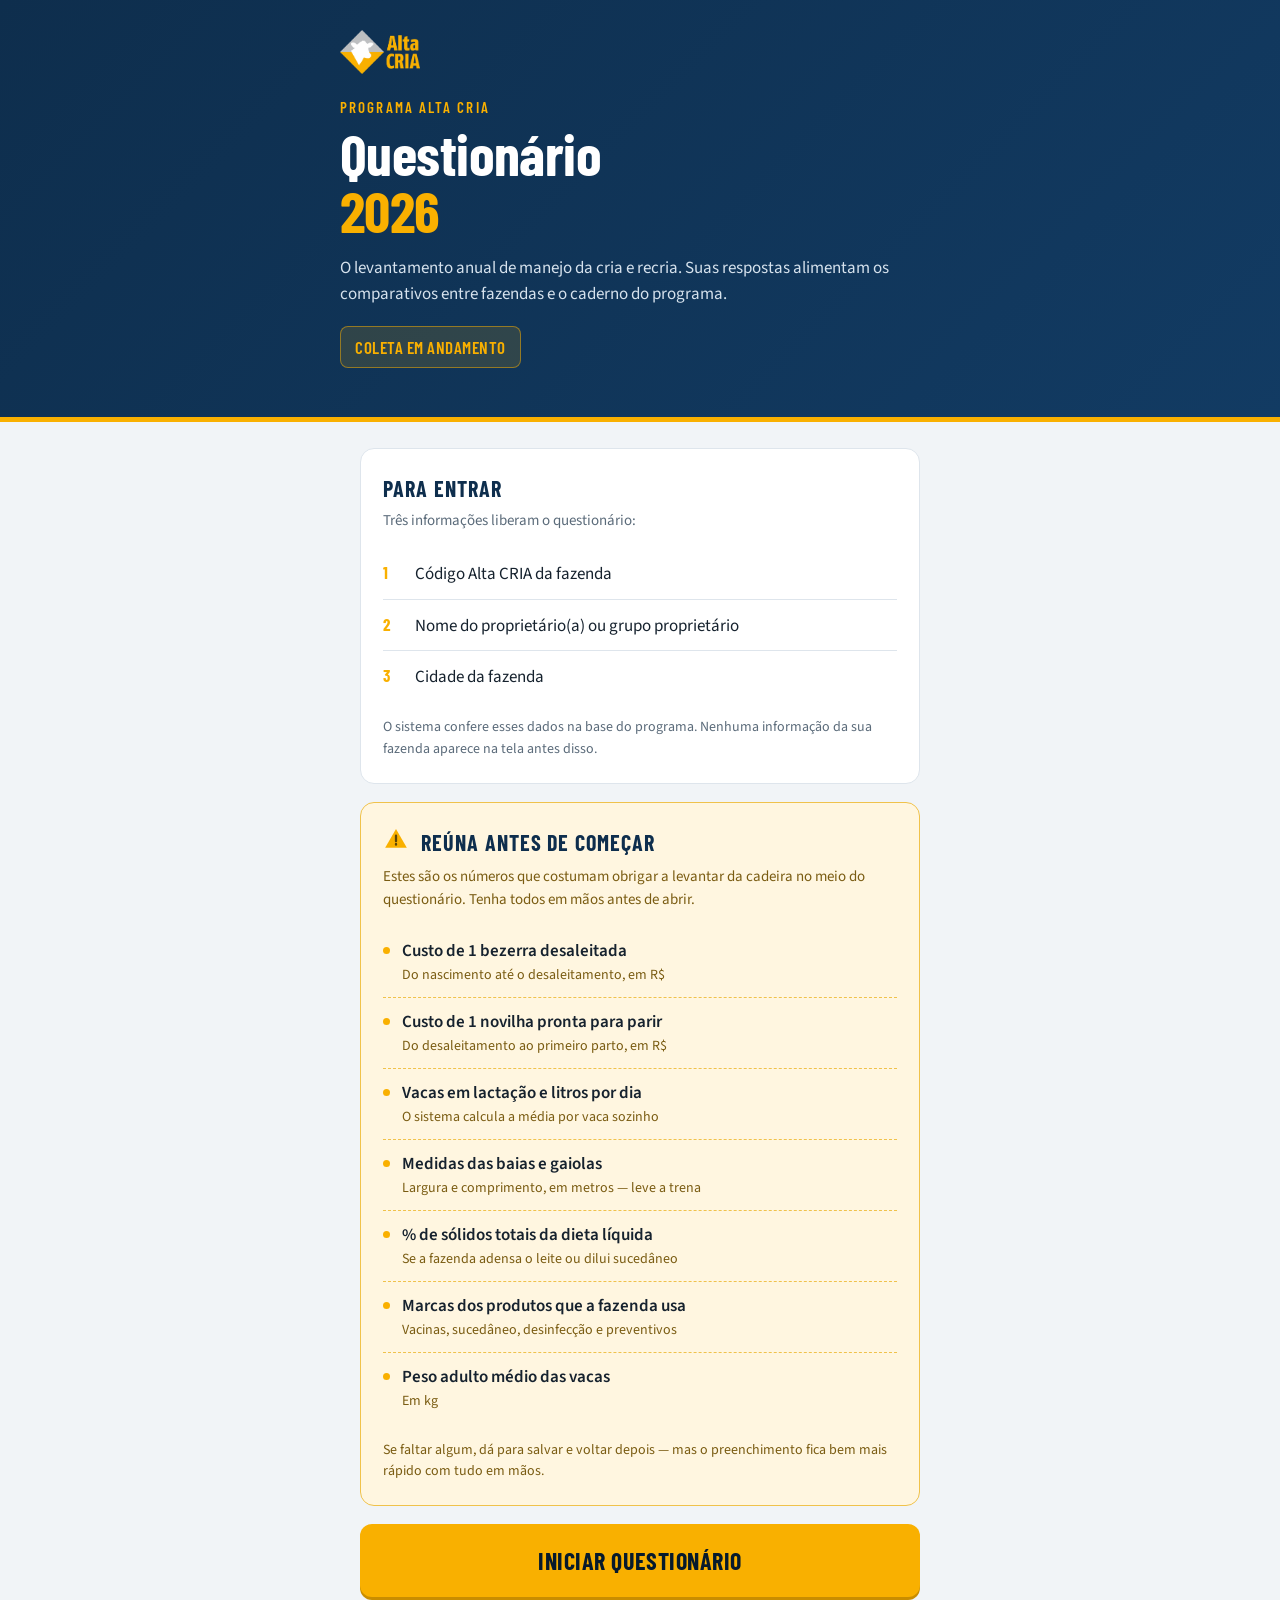
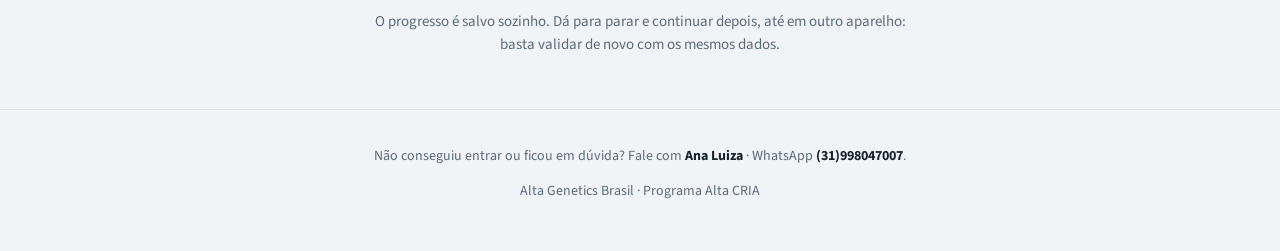
==== commit 730ee960: "Add files via upload" ====
--- a/index.html
+++ b/index.html
@@ -3,884 +3,152 @@
 <head>
 <meta charset="utf-8">
 <meta name="viewport" content="width=device-width, initial-scale=1">
-<title>Dados Alta CRIA 25-26</title>
-<meta name="description" content="Os dados do Programa Alta CRIA, capítulo a capítulo. Consulta aberta à comunidade.">
+
+<!-- ===================================================================
+     O QUE TROCAR AQUI
+     1) Endereço do site ....: https://altaleite.github.io/altacria26
+        (aparece em og:url, og:image e canonical, logo abaixo)
+     2) Link do questionário .: procure por  id="btnIniciar"
+        Se criar uma NOVA implantação no Apps Script em vez de atualizar
+        a existente, o link muda e precisa ser trocado lá.
+     3) Status da coleta .....: procure por  "Coleta em andamento"
+        (sem data fixa por enquanto — se/quando definirem um prazo,
+        procure pelas 4 ocorrências de "Coleta em andamento" e troque)
+     4) Contato ..............: Ana Luiza · (31)998047007
+     =================================================================== -->
+<title>Questionário Alta CRIA 2026</title>
+<meta name="description" content="Levantamento anual de manejo da cria e recria das fazendas participantes do Programa Alta CRIA. Coleta em andamento — responda assim que possível.">
+<link rel="canonical" href="https://altaleite.github.io/altacria26/">
 <meta property="og:type" content="website">
-<meta property="og:title" content="Dados Alta CRIA 2025/2026">
-<meta property="og:description" content="Como anda a criação de bezerras no Brasil, segundo as fazendas do Programa Alta CRIA.">
+<meta property="og:site_name" content="Programa Alta CRIA">
+<meta property="og:locale" content="pt_BR">
+<meta property="og:url" content="https://altaleite.github.io/altacria26/">
+<meta property="og:title" content="Questionário Alta CRIA 2026">
+<meta property="og:description" content="Levantamento anual de manejo da cria e recria. Coleta em andamento. O progresso fica salvo: dá para parar e continuar depois.">
 <meta property="og:image" content="https://altaleite.github.io/altacria26/og-image.png">
+<meta property="og:image:width" content="1200">
+<meta property="og:image:height" content="630">
+<meta name="twitter:card" content="summary_large_image">
+<meta name="twitter:title" content="Questionário Alta CRIA 2026">
+<meta name="twitter:description" content="Levantamento anual de manejo da cria e recria. Coleta em andamento.">
+<meta name="twitter:image" content="https://altaleite.github.io/altacria26/og-image.png">
 <meta name="theme-color" content="#0E2E4D">
 <link rel="icon" href="[data-uri]">
+
 <link rel="preconnect" href="https://fonts.googleapis.com">
 <link rel="preconnect" href="https://fonts.gstatic.com" crossorigin>
 <link href="https://fonts.googleapis.com/css2?family=Barlow+Condensed:wght@600;700&family=Source+Sans+3:wght@400;600&display=swap" rel="stylesheet">
+
 <style>
   :root{
-    --navy:#0E2E4D; --navy2:#123B63; --navy3:#1B4E7E; --ink:#071A2C;
-    --am:#F9B000; --am-claro:#FFE9AE; --am-escuro:#C98D00;
-    --papel:#EFF3F7; --branco:#fff; --tinta:#16222E; --fraca:#5B6B7A; --linha:#DDE4EB;
+    --navy:#0E2E4D; --navy2:#123B63; --navy-ink:#071A2C;
+    --amarelo:#F9B000; --amarelo-fundo:#FFF6E0; --amarelo-borda:#F0C24B;
+    --papel:#F1F4F7; --tinta:#16222E; --tinta-fraca:#5B6B7A; --linha:#DEE5EC;
     --display:"Barlow Condensed","Arial Narrow",Arial,sans-serif;
     --corpo:"Source Sans 3",-apple-system,"Segoe UI",Arial,sans-serif;
   }
   *{box-sizing:border-box;}
   html,body{margin:0;padding:0;}
-  body{background:var(--papel);color:var(--tinta);font-family:var(--corpo);font-size:16px;line-height:1.5;-webkit-font-smoothing:antialiased;}
-  .num{font-variant-numeric:tabular-nums;}
+  body{background:var(--papel); color:var(--tinta); font-family:var(--corpo); font-size:17px; line-height:1.55; -webkit-font-smoothing:antialiased;}
+  .wrap{max-width:600px; margin:0 auto;}
 
-  /* ---------- topo ---------- */
-  .topo{background:linear-gradient(135deg,var(--navy),var(--navy2));color:#fff;border-bottom:4px solid var(--am);}
-  .topo-in{max-width:1744px;margin:0 auto;padding:22px 22px 0;}
-  .marca{display:flex;align-items:center;gap:16px;flex-wrap:wrap;}
-  .marca img{height:40px;}
-  .marca h1{font-family:var(--display);font-weight:700;font-size:31px;margin:0;letter-spacing:.01em;}
-  .marca h1 span{color:var(--am);}
-  .resumo{margin-left:auto;text-align:right;font-size:13px;color:#AFC4D8;}
-  .resumo b{display:block;font-family:var(--display);font-size:30px;color:#fff;line-height:1;}
+  .hero{background:linear-gradient(135deg,var(--navy) 0%,var(--navy2) 100%); color:#fff; padding:30px 24px 32px; border-bottom:5px solid var(--amarelo);}
+  .hero-in{max-width:600px; margin:0 auto;}
+  .logo{height:44px; width:auto; display:block; margin-bottom:22px;}
+  .eyebrow{font-family:var(--display); font-weight:600; font-size:15px; letter-spacing:.14em; text-transform:uppercase; color:var(--amarelo); margin:0 0 6px;}
+  h1{font-family:var(--display); font-weight:700; font-size:clamp(40px,11vw,58px); line-height:.98; letter-spacing:-.01em; margin:0;}
+  h1 .ano{color:var(--amarelo); display:block;}
+  .lead{margin:16px 0 0; color:#D6E2ED; font-size:17px;}
+  .prazo{display:inline-block; margin-top:18px; background:rgba(249,176,0,.14); border:1px solid rgba(249,176,0,.5); color:var(--amarelo); font-family:var(--display); font-weight:600; font-size:17px; letter-spacing:.03em; text-transform:uppercase; padding:7px 14px; border-radius:8px;}
 
-  /* ---------- linha do tempo (a ordem é a vida do animal) ---------- */
-  .trilha{display:grid;grid-template-columns:minmax(0,1fr) minmax(0,1fr) minmax(0,1.75fr) minmax(0,1.12fr) minmax(0,1fr) minmax(0,1fr) minmax(0,.9fr) minmax(0,.9fr) minmax(0,.82fr) minmax(0,1.05fr);gap:0;overflow:visible;padding:20px 0 0;}
-  .fase{width:100%;min-width:0;background:none;border:0;cursor:pointer;color:#9FB6CC;font-family:inherit;
-    padding:0 9px 14px;position:relative;text-align:left;overflow-wrap:anywhere;}
-  .fase:first-child{padding-left:0;}
-  .fase .marco{display:block;height:3px;background:rgba(255,255,255,.16);margin-bottom:11px;border-radius:2px;transition:background .18s;}
-  .fase .et{display:block;font-family:var(--display);font-weight:700;font-size:17px;color:#D6E4F0;letter-spacing:.02em;transition:color .18s;}
-  .fase .sub{display:block;font-size:11.5px;color:#7E99B4;line-height:1.25;margin-top:1px;}
-  .fase:hover .et{color:#fff;}
-  .fase:hover .marco{background:rgba(249,176,0,.5);}
-  .fase[aria-selected="true"] .marco{background:var(--am);}
-  .fase[aria-selected="true"] .et{color:var(--am);}
-  .fase:focus-visible{outline:2px solid var(--am);outline-offset:2px;}
+  main{padding:26px 20px 44px;}
+  .card{background:#fff; border:1px solid var(--linha); border-radius:14px; padding:22px; margin-bottom:18px;}
+  h2{font-family:var(--display); font-weight:700; text-transform:uppercase; letter-spacing:.05em; font-size:22px; margin:0 0 4px; color:var(--navy);}
+  p.sub{margin:0 0 16px; color:var(--tinta-fraca); font-size:15px;}
+  .nota{margin:16px 0 0; font-size:14px; color:var(--tinta-fraca);}
 
-  /* ---------- corpo ---------- */
-  main{max-width:1180px;margin:0 auto;padding:26px 22px 60px;}
-  .cabeca{display:flex;align-items:flex-end;gap:18px;flex-wrap:wrap;margin-bottom:20px;}
-  .cabeca h2{font-family:var(--display);font-weight:700;font-size:34px;margin:0;color:var(--navy);line-height:1;}
-  .cabeca .cont{font-size:14px;color:var(--fraca);padding-bottom:3px;}
-  .busca{margin-left:auto;position:relative;}
-  .busca input{font-family:inherit;font-size:15px;padding:9px 13px 9px 36px;border:1px solid var(--linha);
-    border-radius:9px;background:#fff;width:250px;color:var(--tinta);}
-  .busca input:focus{outline:2px solid var(--navy3);outline-offset:0;border-color:var(--navy3);}
-  .busca svg{position:absolute;left:11px;top:10px;width:16px;height:16px;fill:none;stroke:var(--fraca);stroke-width:2;}
+  .dados{list-style:none; margin:0; padding:0;}
+  .dados li{display:flex; align-items:baseline; gap:12px; padding:11px 0; border-bottom:1px solid var(--linha);}
+  .dados li:last-child{border-bottom:0;}
+  .dados .n{font-family:var(--display); font-weight:700; font-size:17px; color:var(--amarelo); min-width:20px;}
 
-  .grade{display:grid;grid-template-columns:repeat(auto-fill,minmax(340px,1fr));gap:16px;align-items:start;}
-  .cartao{background:var(--branco);border:1px solid var(--linha);border-radius:13px;padding:17px 18px 15px;}
-  .cartao .qn{font-family:var(--display);font-weight:700;font-size:13px;color:var(--am-escuro);letter-spacing:.08em;}
-  .cartao h3{font-size:15.5px;font-weight:600;margin:1px 0 3px;line-height:1.32;color:var(--navy);}
-  .cartao .n{font-size:12.5px;color:var(--fraca);margin-bottom:12px;}
+  /* ---- aviso: reunir os números antes de começar ---- */
+  .aviso{background:var(--amarelo-fundo); border:1px solid var(--amarelo-borda); border-radius:14px; padding:22px; margin-bottom:18px;}
+  .aviso-topo{display:flex; gap:12px; align-items:flex-start; margin-bottom:6px;}
+  .aviso-topo svg{flex:0 0 auto; width:26px; height:26px; margin-top:1px;}
+  .aviso h2{margin:0;}
+  .aviso p.sub{color:#7A5C12; margin:6px 0 16px;}
+  .lista{list-style:none; margin:0; padding:0;}
+  .lista li{display:flex; gap:12px; align-items:flex-start; padding:11px 0; border-bottom:1px dashed var(--amarelo-borda);}
+  .lista li:last-child{border-bottom:0;}
+  .marca{flex:0 0 auto; width:7px; height:7px; margin-top:9px; border-radius:50%; background:var(--amarelo);}
+  .lista .txt{font-weight:600;}
+  .lista .txt small{display:block; font-weight:400; color:#7A5C12; font-size:14px;}
+  .aviso .nota{color:#7A5C12;}
 
-  /* barras (categórico) */
-  .b{margin-bottom:9px;}
-  .b:last-child{margin-bottom:2px;}
-  .b-topo{display:flex;justify-content:space-between;gap:10px;font-size:13.5px;margin-bottom:3px;}
-  .b-rot{color:var(--tinta);}
-  .b-val{color:var(--fraca);white-space:nowrap;font-variant-numeric:tabular-nums;}
-  .b-val b{color:var(--navy);}
-  .trilho{height:9px;background:#EDF1F5;border-radius:5px;overflow:hidden;}
-  .barra{height:100%;background:var(--am);border-radius:5px;transition:width .5s cubic-bezier(.2,.7,.3,1);}
-  .mais{margin-top:9px;background:none;border:0;color:var(--navy3);font-family:inherit;font-size:13px;
-    font-weight:600;cursor:pointer;padding:2px 0;}
-  .mais:hover{text-decoration:underline;}
+  .cta{display:block; width:100%; text-align:center; text-decoration:none; background:var(--amarelo); color:var(--navy-ink); font-family:var(--display); font-weight:700; font-size:24px; letter-spacing:.02em; text-transform:uppercase; padding:18px 20px; border-radius:12px; border:0; box-shadow:0 3px 0 #C98D00; transition:transform .1s, box-shadow .1s;}
+  .cta:hover{transform:translateY(1px); box-shadow:0 2px 0 #C98D00;}
+  .cta:active{transform:translateY(3px); box-shadow:0 0 0 #C98D00;}
+  .cta:focus-visible{outline:3px solid var(--navy2); outline-offset:3px;}
+  .apos{margin:13px 2px 0; font-size:15px; color:var(--tinta-fraca); text-align:center;}
 
-  /* numérico */
-  .faixas{display:flex;gap:14px;padding:9px 0 12px;border-bottom:1px solid var(--linha);margin-bottom:11px;}
-  .fx{flex:1;}
-  .fx .r{display:block;font-size:11px;color:var(--fraca);text-transform:uppercase;letter-spacing:.06em;}
-  .fx .v{display:block;font-family:var(--display);font-weight:700;font-size:23px;color:var(--navy);line-height:1.1;font-variant-numeric:tabular-nums;}
-  .fx.dest .v{color:var(--am-escuro);}
-  .hist{display:flex;align-items:flex-end;gap:3px;height:78px;}
-  .hb{flex:1;background:#DCE6EF;border-radius:3px 3px 0 0;position:relative;min-height:2px;transition:background .15s;}
-  .hb:hover{background:var(--am);}
-  .hb span{position:absolute;bottom:100%;left:50%;transform:translateX(-50%);margin-bottom:5px;background:var(--navy);
-    color:#fff;font-size:11px;padding:3px 7px;border-radius:5px;white-space:nowrap;opacity:0;pointer-events:none;transition:opacity .12s;}
-  .hb:hover span{opacity:1;}
-  .heixo{display:flex;justify-content:space-between;font-size:10.5px;color:var(--fraca);margin-top:5px;}
-
-  .vazio{background:#fff;border:1px dashed var(--linha);border-radius:13px;padding:46px 20px;text-align:center;color:var(--fraca);}
-  .aviso-demo{background:#FFF6E0;border-bottom:1px solid #F0C24B;color:#7A5C12;font-size:13.5px;text-align:center;padding:9px 16px;}
-  footer{border-top:1px solid var(--linha);padding:26px 22px 40px;text-align:center;color:var(--fraca);font-size:13px;}
-  @media (max-width:640px){
-    .marca h1{font-size:24px;} .resumo{margin-left:0;text-align:left;width:100%;}
-    .busca{margin-left:0;width:100%;} .busca input{width:100%;} .cabeca h2{font-size:27px;}
-  }
-  @media (prefers-reduced-motion:reduce){ *{transition:none !important;} }
+  footer{border-top:1px solid var(--linha); margin-top:8px; padding:22px 20px 34px; text-align:center; color:var(--tinta-fraca); font-size:14px;}
+  footer strong{color:var(--tinta);}
+  @media (prefers-reduced-motion: reduce){ *{transition:none !important;} }
 </style>
-<style>
-  /* Ajustes de navegação e interação */
-  .topo{position:sticky;top:0;z-index:100;box-shadow:0 2px 14px rgba(7,26,44,.16)}
-  .topo-in{padding-top:14px}
-  .marca{flex-wrap:nowrap}
-  .voltar-inicio{margin-left:auto;display:inline-flex;align-items:center;gap:8px;background:rgba(255,255,255,.1);border:1px solid rgba(255,255,255,.35);color:#fff;border-radius:9px;padding:9px 13px;font:600 13px var(--corpo);cursor:pointer;transition:background .18s,border-color .18s,transform .18s;white-space:nowrap}
-  .voltar-inicio:hover{background:var(--am);border-color:var(--am-escuro);color:var(--navy);transform:translateY(-1px)}
-  .voltar-inicio:focus-visible,.exportar:focus-visible,.mais:focus-visible{outline:2px solid var(--am);outline-offset:3px}
-  .resumo{margin-left:0}
-  .cartao{position:relative;padding-top:17px}
-  .cartao-cabeca{display:flex;align-items:flex-start;gap:12px;margin-bottom:2px}
-  .cartao-cabeca h3{flex:1;margin:0}
-  .exportar{display:inline-flex;align-items:center;gap:6px;flex:0 0 auto;background:#F5F8FB;border:1px solid #D6E1EB;color:var(--navy3);border-radius:7px;padding:6px 8px;font:600 11px var(--corpo);cursor:pointer;transition:.18s}
-  .exportar:hover{background:var(--navy);border-color:var(--navy);color:#fff}
-  .exportar svg{width:13px;height:13px;fill:none;stroke:currentColor;stroke-width:2;stroke-linecap:round;stroke-linejoin:round}
-  .mais{display:inline-flex;align-items:center;gap:5px;border:1px solid #D6E1EB;border-radius:7px;background:#F7FAFC;padding:6px 9px;margin-top:10px}
-  .mais:hover{background:#EAF1F7;text-decoration:none}
-  .filtro-card{display:flex;align-items:center;gap:9px;margin:8px 0 13px;padding:9px 10px;background:#F7FAFC;border:1px solid #DDE7EF;border-radius:8px;color:var(--fraca);font-size:12px}
-  .filtro-card label{font-weight:600;white-space:nowrap}
-  .filtro-card select{min-width:0;flex:1;border:1px solid #C9D7E3;border-radius:7px;background:#fff;color:var(--navy);padding:7px 9px;font:600 12px var(--corpo);cursor:pointer}
-  .filtro-card select:focus{outline:2px solid var(--navy3);outline-offset:1px}
-  @media (max-width:1100px){
-    .trilha{grid-template-columns:repeat(5,minmax(0,1fr));row-gap:10px;}
-    .fase:nth-child(6){padding-left:0;}
-  }
-  @media (max-width:640px){
-    .topo-in{padding-top:10px}.marca{flex-wrap:wrap;gap:10px}.marca img{height:32px}.voltar-inicio{order:3;margin-left:0}.resumo{width:auto;text-align:right;margin-left:auto}
-    .trilha{grid-template-columns:repeat(2,minmax(0,1fr));padding-top:13px;row-gap:10px}
-    .fase{padding-right:12px}.fase:nth-child(odd){padding-left:0}.fase:nth-child(6){padding-left:9px}.fase .et{font-size:15px}
-  }
-</style>
-<!-- Ícone transparente: evita que a marca Alta apareça na aba do navegador. -->
-<link rel="icon" type="image/svg+xml" sizes="any" href="data:image/svg+xml,%3Csvg xmlns='http://www.w3.org/2000/svg' width='1' height='1'%3E%3C/svg%3E">
 </head>
 <body>
 
-<div id="demo" class="aviso-demo" hidden></div>
-
-<header class="topo">
-  <div class="topo-in">
-    <div class="marca">
-      <img src="[data-uri]" alt="Alta CRIA">
-      <h1>Dados <span>Alta CRIA 2025/2026</span></h1>
-      <div class="resumo"><b class="num" id="nFaz">—</b> fazendas responderam<br><span id="quando"></span></div>
-      <button class="voltar-inicio" id="voltarInicio" type="button" aria-label="Voltar à página inicial">
-        <span aria-hidden="true">←</span> Página inicial
-      </button>
-    </div>
-    <nav class="trilha" id="trilha" role="tablist" aria-label="Etapas"></nav>
+<header class="hero">
+  <div class="hero-in">
+    <img class="logo" src="[data-uri]" alt="Alta CRIA">
+    <p class="eyebrow">Programa Alta CRIA</p>
+    <h1>Questionário <span class="ano">2026</span></h1>
+    <p class="lead">O levantamento anual de manejo da cria e recria. Suas respostas alimentam os comparativos entre fazendas e o caderno do programa.</p>
+    <p class="prazo">Coleta em andamento</p>
   </div>
 </header>
 
-<main>
-  <div class="cabeca">
-    <h2 id="tituloCap">—</h2>
-    <span class="cont" id="contCap"></span>
-    <div class="busca">
-      <svg viewBox="0 0 24 24"><circle cx="11" cy="11" r="7"/><path d="M20 20l-3.5-3.5"/></svg>
-      <input id="busca" type="search" placeholder="Buscar perguntas" aria-label="Buscar em todas as perguntas">
+<main class="wrap">
+
+  <section class="card">
+    <h2>Para entrar</h2>
+    <p class="sub">Três informações liberam o questionário:</p>
+    <ul class="dados">
+      <li><span class="n">1</span><span>Código Alta CRIA da fazenda</span></li>
+      <li><span class="n">2</span><span>Nome do proprietário(a) ou grupo proprietário</span></li>
+      <li><span class="n">3</span><span>Cidade da fazenda</span></li>
+    </ul>
+    <p class="nota">O sistema confere esses dados na base do programa. Nenhuma informação da sua fazenda aparece na tela antes disso.</p>
+  </section>
+
+  <section class="aviso">
+    <div class="aviso-topo">
+      <svg viewBox="0 0 24 24" aria-hidden="true"><path d="M12 2.8L22 20H2L12 2.8z" fill="#F9B000"/><path d="M12 9v5M12 16.6v.6" stroke="#5A4409" stroke-width="2.1" stroke-linecap="round"/></svg>
+      <h2>Reúna antes de começar</h2>
     </div>
-  </div>
-  <div class="grade" id="grade"></div>
-  <div class="vazio" id="vazio" hidden></div>
+    <p class="sub">Estes são os números que costumam obrigar a levantar da cadeira no meio do questionário. Tenha todos em mãos antes de abrir.</p>
+    <ul class="lista">
+        <li><span class="marca"></span><span class="txt">Custo de 1 bezerra desaleitada<small>Do nascimento até o desaleitamento, em R$</small></span></li>
+        <li><span class="marca"></span><span class="txt">Custo de 1 novilha pronta para parir<small>Do desaleitamento ao primeiro parto, em R$</small></span></li>
+        <li><span class="marca"></span><span class="txt">Vacas em lactação e litros por dia<small>O sistema calcula a média por vaca sozinho</small></span></li>
+        <li><span class="marca"></span><span class="txt">Medidas das baias e gaiolas<small>Largura e comprimento, em metros — leve a trena</small></span></li>
+        <li><span class="marca"></span><span class="txt">% de sólidos totais da dieta líquida<small>Se a fazenda adensa o leite ou dilui sucedâneo</small></span></li>
+        <li><span class="marca"></span><span class="txt">Marcas dos produtos que a fazenda usa<small>Vacinas, sucedâneo, desinfecção e preventivos</small></span></li>
+        <li><span class="marca"></span><span class="txt">Peso adulto médio das vacas<small>Em kg</small></span></li>
+    </ul>
+    <p class="nota">Se faltar algum, dá para salvar e voltar depois — mas o preenchimento fica bem mais rápido com tudo em mãos.</p>
+  </section>
+
+  <a class="cta" id="btnIniciar" href="https://script.google.com/macros/s/AKfycbw1zIn_bEKJnIRQhOoAmt5iOxoDVYw4NZtxAlDxIaN8Y5yvXAH1wwC8Cq9Vwj5FCqYvtg/exec">Iniciar questionário</a>
+  <p class="apos">O progresso é salvo sozinho. Dá para parar e continuar depois, até em outro aparelho: basta validar de novo com os mesmos dados.</p>
+
 </main>
 
 <footer>
-  <p>Programa Alta CRIA · Alta Genetics Brasil<br>
-  Dados agregados das fazendas participantes. Nenhuma fazenda é identificada.</p>
+  <p>Não conseguiu entrar ou ficou em dúvida? Fale com <strong>Ana Luiza</strong> · WhatsApp <strong>(31)998047007</strong>.</p>
+  <p>Alta Genetics Brasil · Programa Alta CRIA</p>
 </footer>
 
-<script id="legacy-script">
-const FASES = {"1": ["Fazendas", "contexto"], "2": ["Pré-parto", "antes de nascer"], "3": ["Parto e cuidados iniciais", "nascimento"], "4": ["Colostragem", "primeiras horas"], "5": ["Nutrição", "até o desaleitamento"], "6": ["Sanidade", "doença e morte"], "7": ["Ambiente", "onde vive"], "8": ["Recria", "até a novilha"], "9": ["Custos", "o que custa"], "10": ["O programa", "devolutiva"]};
-let DADOS = null, capAtual = 0, termo = '';
-let DADOS_AO_VIVO = false;
-const FILTROS_MOCHACAO = { q070: '', q071: '' };
-const FILTROS_CUSTO = { q182: '', q184: '' };
-const API_DADOS = 'https://script.google.com/macros/s/AKfycbw1zIn_bEKJnIRQhOoAmt5iOxoDVYw4NZtxAlDxIaN8Y5yvXAH1wwC8Cq9Vwj5FCqYvtg/exec?api=dados_publicos';
-// A prévia do ChatGPT bloqueia conexões externas e exibe um pedido de
-// permissão. A API ao vivo só é consultada no endereço público do GitHub.
-const PODE_CONSULTAR_API = location.hostname === 'altaleite.github.io';
-const $ = id => document.getElementById(id);
-const nf = n => Number(n).toLocaleString('pt-BR', { maximumFractionDigits: 1 });
-const pct = n => Math.round(Number(n) || 0).toLocaleString('pt-BR', { maximumFractionDigits: 0 });
-const esc = s => String(s).replace(/[&<>"]/g, c => ({ '&':'&amp;','<':'&lt;','>':'&gt;','"':'&quot;' }[c]));
-const PERGUNTAS_INTEIRAS = new Set(['q025', 'q026', 'q031', 'q033', 'q034', 'q051', 'q071', 'q092', 'q176']);
-function ehPerguntaInicioReducaoGradual(q) {
-  const t = chave(q?.titulo || '');
-  return t.includes('sistema de aleitamento') && t.includes('gradual') && t.includes('quantos dias de vida') && t.includes('primeira reducao');
-}
-function numeroPergunta(q, valor) {
-  const inteiro = Math.round(Number(valor) || 0).toLocaleString('pt-BR', { maximumFractionDigits: 0 });
-  if (ehPerguntaCusto(q)) return `R$ ${inteiro}`;
-  if (PERGUNTAS_INTEIRAS.has(String(q.id || ''))) return inteiro;
-  return nf(valor);
-}
-function numeroMediaPergunta(q, valor) {
-  if (ehPerguntaInicioReducaoGradual(q)) {
-    return Math.round(Number(valor) || 0).toLocaleString('pt-BR', { maximumFractionDigits: 0 });
-  }
-  return numeroPergunta(q, valor);
-}
-function faixaPergunta(q, faixa) {
-  if (!PERGUNTAS_INTEIRAS.has(String(q.id || '')) && !ehPerguntaCusto(q)) return String(faixa || '');
-  return String(faixa || '').replace(/-?\d+(?:[.,]\d+)?/g, valor => {
-    const numero = Math.round(Number(valor.replace(',', '.')) || 0).toLocaleString('pt-BR', { maximumFractionDigits: 0 });
-    return ehPerguntaCusto(q) ? `R$ ${numero}` : numero;
-  });
-}
-function textoFormatado(valor) {
-  return esc(valor)
-    .replace(/free stall/gi, '<i>Free stall</i>')
-    .replace(/compost barn/gi, '<i>Compost barn</i>')
-    .replace(/cross ventilation/gi, '<i>cross ventilation</i>')
-    .replace(/tie stall/gi, '<i>Tie stall</i>')
-    .replace(/calf-tel/gi, '<i>Calf-tel</i>')
-    .replace(/milk bar/gi, '<i>Milk bar</i>')
-    .replace(/colostro balls/gi, '<i>Colostro Balls</i>')
-    .replace(/zip[\s-]?lock/gi, '<i>Zip Lock</i>')
-    .replace(/ad libitum/gi, '<i>ad libitum</i>');
-}
-
-const iconeExportar = '<svg viewBox="0 0 24 24" aria-hidden="true"><path d="M12 3v12m0 0 4-4m-4 4-4-4M5 21h14a1 1 0 0 0 1-1v-4M4 16v4a1 1 0 0 0 1 1"/></svg>';
-const removerAcentos = valor => String(valor ?? '').normalize('NFD').replace(/[\u0300-\u036f]/g, '');
-const chave = valor => removerAcentos(valor).toLowerCase().replace(/[^a-z0-9]+/g, ' ').trim();
-const ESTADOS = {
-  ac:'Acre', acre:'Acre', al:'Alagoas', alagoas:'Alagoas', ap:'Amapá', amapa:'Amapá', am:'Amazonas', amazonas:'Amazonas', ba:'Bahia', bahia:'Bahia', ce:'Ceará', ceara:'Ceará', df:'Distrito Federal', distritofederal:'Distrito Federal', es:'Espírito Santo', espiritosanto:'Espírito Santo', go:'Goiás', goias:'Goiás', ma:'Maranhão', maranhao:'Maranhão', mt:'Mato Grosso', matogrosso:'Mato Grosso', ms:'Mato Grosso do Sul', matogrossodosul:'Mato Grosso do Sul', mg:'Minas Gerais', minasgerais:'Minas Gerais', pa:'Pará', para:'Pará', pb:'Paraíba', paraiba:'Paraíba', pr:'Paraná', parana:'Paraná', pe:'Pernambuco', pernambuco:'Pernambuco', pi:'Piauí', piaui:'Piauí', rj:'Rio de Janeiro', riodejaneiro:'Rio de Janeiro', rn:'Rio Grande do Norte', riograndedonorte:'Rio Grande do Norte', rs:'Rio Grande do Sul', riograndedosul:'Rio Grande do Sul', ro:'Rondônia', rondonia:'Rondônia', rr:'Roraima', roraima:'Roraima', sc:'Santa Catarina', santacatarina:'Santa Catarina', sp:'São Paulo', saopaulo:'São Paulo', se:'Sergipe', sergipe:'Sergipe', to:'Tocantins', tocantins:'Tocantins'
-};
-function tituloPergunta(q) {
-  const t = String(q.titulo || '').trim(), id = idPergunta(q);
-  if (id.includes('q046') || chave(t) === 'voce utiliza sais anionicos na dieta das novilhas no pre parto') {
-    return 'Utilização de sais aniônicos na dieta das novilhas no pré-parto?';
-  }
-  return chave(t) === 'informacoes gerais e caracterizacao da fazenda' ? 'Informações gerais e caracterização das fazendas' : t;
-}
-function deveOcultar(q) {
-  const id = idPergunta(q);
-  return ['q008', 'q049', 'q050', 'q153', 'q154', 'q162', 'q163', 'q179', 'q180', 'q183', 'q185'].includes(id) || chave(q.titulo).includes('modo de envio de dados para o programa alta cria');
-}
-function idPergunta(q) { return chave(q.id || q.codigo || q.campo || q.num); }
-function ehPerguntaSucedaneoSolidos(q) {
-  const t = chave(q.titulo);
-  return t.includes('sucedaneo utilizado') && t.includes('diluido em agua') && t.includes('solidos totais');
-}
-function ehPerguntaAdensamento(q) {
-  const t = chave(q.titulo);
-  return t.includes('leite fornecido') && t.includes('adensado') && t.includes('solidos totais final');
-}
-function ehPerguntaProteinaConcentrado(q) {
-  const t = chave(q.titulo);
-  return t.includes('percentual de proteina bruta') && t.includes('concentrado');
-}
-function ehPerguntaCusto(q) {
-  const id = idPergunta(q);
-  return id === 'q182' || id === 'q184';
-}
-function ehPerguntaCriteriosDesaleitamento(q) {
-  const t = chave(q.titulo);
-  return t.includes('quais criterios a fazenda considera para desaleitar as bezerras');
-}
-function ehPerguntaMonitoramentoTristeza(q) {
-  const t = chave(q.titulo);
-  return t.includes('como e feito o monitoramento da tristeza parasitaria bovina') && t.includes('cria') && t.includes('recria');
-}
-function deveOrdenarPorPercentualDaOpcao(q) {
-  return ehPerguntaSucedaneoSolidos(q) || ehPerguntaAdensamento(q) || ehPerguntaProteinaConcentrado(q);
-}
-function deveExibirOpcaoComoPercentual(q) {
-  return ehPerguntaAdensamento(q) || ehPerguntaProteinaConcentrado(q);
-}
-function percentualEmEscala100(valor) {
-  const n = Number(String(valor).replace(',', '.'));
-  if (!Number.isFinite(n)) return null;
-  return Math.abs(n) > 0 && Math.abs(n) <= 1 ? n * 100 : n;
-}
-function formatarNumeroPercentual(valor) {
-  const n = percentualEmEscala100(valor);
-  if (n === null) return String(valor);
-  return n.toLocaleString('pt-BR', { maximumFractionDigits: 2 });
-}
-function valorPercentualOpcao(rotulo) {
-  const texto = removerAcentos(rotulo).toLowerCase().replace(/,/g, '.');
-  const proporcao = texto.match(/(-?\d+(?:\.\d+)?)\s*:\s*(-?\d+(?:\.\d+)?)/);
-  if (proporcao) {
-    const parteSolido = Number(proporcao[1]), parteAgua = Number(proporcao[2]);
-    if (parteSolido > 0 && parteAgua > 0) return parteSolido * 100 / (parteSolido + parteAgua);
-  }
-  const pctExplicito = texto.match(/(-?\d+(?:\.\d+)?)\s*%/);
-  if (pctExplicito) return percentualEmEscala100(pctExplicito[1]);
-  const numero = texto.match(/-?\d+(?:\.\d+)?/);
-  return numero ? percentualEmEscala100(numero[0]) : null;
-}
-function formatarOpcaoPercentual(q, rotulo) {
-  const original = String(rotulo || '').trim();
-  if (!deveExibirOpcaoComoPercentual(q) || !/\d/.test(original)) return original;
-  const unidade = ehPerguntaAdensamento(q) ? ' de sólidos totais' : ' de PB';
-  return original.replace(/(-?\d+(?:[.,]\d+)?)\s*%?/g, (_, valor) => `${formatarNumeroPercentual(valor)}%${unidade}`);
-}
-function opcaoSemAdensamento(q, rotulo) {
-  if (!ehPerguntaAdensamento(q)) return false;
-  const k = chave(rotulo);
-  return k.startsWith('nao e realizado o adensamento da dieta liquida');
-}
-const ORDEM_CRITERIOS_DESALEITAMENTO = [
-  ['consumo de concentrado', 'Consumo de concentrado'],
-  ['idade', 'Idade'],
-  ['lotacao no bezerreiro', 'Lotação no bezerreiro'],
-  ['peso', 'Peso']
-];
-function normalizarCombinacaoCriterios(valor) {
-  const bruto = Array.isArray(valor) ? valor.join(' | ') : String(valor ?? '').trim();
-  if (!bruto) return '';
-  let partes = bruto.split(/\s*\|\s*|\s*;\s*|\s*\n\s*/).filter(Boolean);
-  const ch = chave(bruto);
-  const reconhecidos = ORDEM_CRITERIOS_DESALEITAMENTO.filter(([k]) => ch.includes(k)).length;
-  if (partes.length === 1 && reconhecidos >= 2 && bruto.includes(',')) {
-    partes = bruto.split(/\s*,\s*/).filter(Boolean);
-  }
-  const vistos = new Set();
-  const itens = [];
-  partes.forEach(parte => {
-    const kp = chave(parte);
-    const conhecido = ORDEM_CRITERIOS_DESALEITAMENTO.find(([k]) => kp === k || kp.includes(k));
-    const nome = conhecido ? conhecido[1] : String(parte).trim();
-    const kn = chave(nome);
-    if (!kn || vistos.has(kn)) return;
-    vistos.add(kn);
-    itens.push(nome);
-  });
-  itens.sort((a, b) => {
-    const ia = ORDEM_CRITERIOS_DESALEITAMENTO.findIndex(([k]) => chave(a).includes(k));
-    const ib = ORDEM_CRITERIOS_DESALEITAMENTO.findIndex(([k]) => chave(b).includes(k));
-    const pa = ia < 0 ? 999 : ia, pb = ib < 0 ? 999 : ib;
-    return pa - pb || a.localeCompare(b, 'pt-BR');
-  });
-  return itens.join(' | ');
-}
-function opcoesCriteriosDesaleitamento(q, opcoesPadrao) {
-  if (!ehPerguntaCriteriosDesaleitamento(q)) return { opcoes: opcoesPadrao, combinadas: false };
-  const fontes = [q.combinacoes, q.respostas_combinadas, q.respostas_individuais, q.respostas];
-  const fonte = fontes.find(lista => Array.isArray(lista) && lista.length);
-  if (fonte) {
-    const mapa = new Map();
-    fonte.forEach(item => {
-      let resposta, n = 1;
-      if (typeof item === 'string' || Array.isArray(item)) resposta = item;
-      else if (item && typeof item === 'object') {
-        resposta = item.rotulo ?? item.resposta ?? item.valor ?? item.opcoes ?? item.criterios;
-        n = Number(item.n ?? item.quantidade ?? item.count ?? 1) || 1;
-      }
-      const rotulo = normalizarCombinacaoCriterios(resposta);
-      if (!rotulo) return;
-      const k = chave(rotulo), atual = mapa.get(k) || { rotulo, n: 0 };
-      atual.n += n; mapa.set(k, atual);
-    });
-    if (mapa.size) return { opcoes: [...mapa.values()], combinadas: true };
-  }
-  const mapa = new Map();
-  (opcoesPadrao || []).forEach(item => {
-    const rotulo = normalizarCombinacaoCriterios(item.rotulo);
-    if (!rotulo) return;
-    const k = chave(rotulo), atual = mapa.get(k) || { rotulo, n: 0 };
-    atual.n += Number(item.n) || 0; mapa.set(k, atual);
-  });
-  return { opcoes: [...mapa.values()], combinadas: false };
-}
-const ORDEM_MONITORAMENTO_TRISTEZA = [
-  ['avaliacao periodica da temperatura retal dos animais', 'Avaliação periódica da temperatura retal dos animais'],
-  ['comportamento do animal', 'Comportamento do animal'],
-  ['hematocrito', 'Hematócrito'],
-  ['exame de lamina sangue', 'Exame de lâmina (sangue)'],
-  ['colares e ou brincos', 'Colares e/ou brincos'],
-  ['nao e monitorada', 'Não é monitorada']
-];
-function normalizarCombinacaoMonitoramentoTristeza(valor) {
-  const bruto = Array.isArray(valor) ? valor.join(' | ') : String(valor ?? '').trim();
-  if (!bruto) return '';
-  let partes = bruto.split(/\s*\|\s*|\s*;\s*|\s*\n\s*/).filter(Boolean);
-  const ch = chave(bruto);
-  const reconhecidos = ORDEM_MONITORAMENTO_TRISTEZA.filter(([k]) => ch.includes(k)).length;
-  if (partes.length === 1 && reconhecidos >= 2 && bruto.includes(',')) partes = bruto.split(/\s*,\s*/).filter(Boolean);
-  const vistos = new Set(), itens = [];
-  partes.forEach(parte => {
-    const kp = chave(parte);
-    const conhecido = ORDEM_MONITORAMENTO_TRISTEZA.find(([k]) => kp === k || kp.includes(k));
-    const nome = conhecido ? conhecido[1] : String(parte).trim();
-    const kn = chave(nome);
-    if (!kn || vistos.has(kn)) return;
-    vistos.add(kn); itens.push(nome);
-  });
-  itens.sort((a, b) => {
-    const ia = ORDEM_MONITORAMENTO_TRISTEZA.findIndex(([k]) => chave(a).includes(k));
-    const ib = ORDEM_MONITORAMENTO_TRISTEZA.findIndex(([k]) => chave(b).includes(k));
-    const pa = ia < 0 ? 999 : ia, pb = ib < 0 ? 999 : ib;
-    return pa - pb || a.localeCompare(b, 'pt-BR');
-  });
-  return itens.join(' | ');
-}
-function opcoesMonitoramentoTristeza(q, opcoesPadrao) {
-  if (!ehPerguntaMonitoramentoTristeza(q)) return { opcoes: opcoesPadrao, combinadas: false };
-  const fontes = [q.combinacoes, q.respostas_combinadas, q.respostas_individuais, q.respostas];
-  const fonte = fontes.find(lista => Array.isArray(lista) && lista.length);
-  const mapa = new Map();
-  const acumular = (resposta, n = 1) => {
-    const rotulo = normalizarCombinacaoMonitoramentoTristeza(resposta);
-    if (!rotulo) return;
-    const k = chave(rotulo), atual = mapa.get(k) || { rotulo, n: 0 };
-    atual.n += Number(n) || 0; mapa.set(k, atual);
-  };
-  if (fonte) {
-    fonte.forEach(item => {
-      if (typeof item === 'string' || Array.isArray(item)) acumular(item, 1);
-      else if (item && typeof item === 'object') acumular(item.rotulo ?? item.resposta ?? item.valor ?? item.opcoes ?? item.criterios ?? item.monitoramento, item.n ?? item.quantidade ?? item.count ?? 1);
-    });
-    if (mapa.size) return { opcoes: [...mapa.values()], combinadas: true };
-  }
-  (opcoesPadrao || []).forEach(item => acumular(item.rotulo, item.n));
-  return { opcoes: [...mapa.values()], combinadas: false };
-}
-function respostaOutro(q) {
-  const fontes = [q.q029_outro, q.q030_outro, q.outro, q.outros, q.opcoes_outro, q.detalhes_outro], itens = [];
-  fontes.forEach(fonte => { if (Array.isArray(fonte)) itens.push(...fonte); else if (fonte && typeof fonte === 'object') itens.push(...Object.entries(fonte).map(([rotulo, n]) => typeof n === 'object' ? n : ({ rotulo, n }))); else if (typeof fonte === 'string' && fonte.trim()) itens.push({ rotulo: fonte, n: 1 }); });
-  return itens.map(item => ({ rotulo: String(item.rotulo || item.label || item.resposta || item.valor || '').trim(), n: Number(item.n || item.quantidade || item.count || 1) })).filter(item => item.rotulo);
-}
-function rotuloPadrao(q, rotulo) {
-  let original = String(rotulo || '').replace(/\s+/g, ' ').trim();
-  const identificador = idPergunta(q);
-  if (identificador.includes('q039') || identificador.includes('q040')) {
-    original = original.replace(/\d+(?:[.,]\d+)?/g, valor =>
-      Number(valor.replace(',', '.')).toLocaleString('pt-BR', { minimumFractionDigits: 2, maximumFractionDigits: 2 })
-    );
-  }
-  original = formatarOpcaoPercentual(q, original);
-  const k = chave(original);
-  if (chave(q.titulo).includes('estado') && ESTADOS[k]) return ESTADOS[k];
-  if (['sim', 'yes'].includes(k)) return 'Sim'; if (['nao', 'no'].includes(k)) return 'Não'; if (['na', 'n a', 'nao se aplica'].includes(k)) return 'Não se aplica';
-  if (!original) return 'Sem informação';
-  if (identificador.includes('q044')) return original;
-  // Preserva siglas exatamente como vieram da planilha (ex.: CCPR), sem convertê-las para Ccpr.
-  if (/\b[A-ZÁÉÍÓÚÂÊÔÃÕÇ]{2,}\b/.test(original)) return original;
-  return original === original.toLocaleUpperCase('pt-BR') || original === original.toLocaleLowerCase('pt-BR')
-    ? original.toLocaleLowerCase('pt-BR').replace(/^./, letra => letra.toLocaleUpperCase('pt-BR')) : original;
-}
-
-const ORDEM_RESPOSTAS = {
-  q038: ['30 dias ou menos', '45 dias', '60 dias ou mais'],
-  q039: ['< 2,50', '2,50 a 2,75', '3,00', '3,25 a 3,50', '3,75', '> 3,75', 'Não é avaliado'],
-  q040: ['< 2,50', '2,50 a 2,75', '3,00', '3,25 a 3,50', '3,75', '> 3,75', 'Não é avaliado'],
-  q041: ['60 dias antes da data prevista do parto', '30 dias antes da data prevista do parto', 'Não são resfriadas com ventilação + aspersão'],
-  q042: ['60 dias antes da data prevista do parto', '30 dias antes da data prevista do parto', 'Não são resfriadas com ventilação + aspersão'],
-  q053: ['1 vez', '2 vezes', '3 vezes ou mais'],
-  q054: ['1 vez', '2 vezes', '3 vezes ou mais'],
-  q055: ['1 vez', '2 vezes', '3 vezes ou mais', 'Nunca'],
-  q056: ['≤ 30 minutos', '1 hora', '2 horas', '3 horas', 'Não possui protocolo'],
-  q058: ['≤ 30 minutos', '1 hora', '2 horas', '3 a 8 horas', '9 a 24 horas', '25 horas até 48 horas'],
-  q066: ['1 vez', '2 vezes', '3 vezes', '> 3 vezes'],
-  q067: ['1 dia', '2 dias', '3 dias', 'Até cair']
-  ,q078: ['< 10% do peso vivo ao nascimento', '10% do peso vivo ao nascimento', '> 10% do peso vivo ao nascimento', '1 a 1,5 pacotes de colostro em pó', '2 ou mais pacotes de colostro em pó']
-  ,q081: ['< 5% do peso vivo ao nascimento', '5% do peso vivo ao nascimento', '> 5% do peso vivo ao nascimento', '1 a 1,5 pacotes de colostro em pó', '2 ou mais pacotes de colostro em pó']
-  ,q190: ['Colostro de excelente qualidade (≥ 25 de Brix), com 1 fornecimento', 'Colostro de excelente qualidade (≥ 25 de Brix), com 2 fornecimentos', 'Colostro de média qualidade (22 a 24 de Brix), com 1 fornecimento', 'Colostro de média qualidade (22 a 24 de Brix), com 2 fornecimentos', 'Colostro de baixa qualidade (< 22 de Brix), com 1 fornecimento', 'Colostro de baixa qualidade (< 22 de Brix), com 2 fornecimentos', '1 pacote de colostro em pó', '1,5 ou 2 pacotes de colostro em pó', 'Não é feita colostragem']
-};
-const NOMES_VACINAS = new Map(Object.entries({
-  'scourguard 4kc': 'ScourGuard® 4KC',
-  'rotatec j5': 'ROTATEC J5®',
-  'j vac': 'J-VAC®',
-  'providean entero plus 7': 'Providean® Entero Plus 7',
-  'rotavec corona': 'ROTAVEC® CORONA',
-  'bovilis poli star t': 'Bovilis® Poli-Star® T',
-  'poli star': 'POLI-STAR®',
-  'topvac': 'TOPVAC®',
-  'bioleptogen': 'BIOLEPTOGEN®',
-  'bioqueratogen oleo': 'BIOQUERATOGEN® ÓLEO',
-  'cattlemaster gold fp 5 l5': 'CattleMaster® GOLD FP® 5/L5',
-  'hiprabovis ibr marker live': 'HIPRABOVIS® IBR MARKER LIVE',
-  'hiprabovis somni lkt': 'HIPRABOVIS® SOMNI/Lkt',
-  'hiprabovis lepto': 'HIPRABOVIS® LEPTO',
-  'morak 5': 'MORAK® 5',
-  'inforce 3': 'INFORCE™ 3',
-  'providean repro 12': 'Providean® Repro 12',
-  'vaxall cd': 'Vaxall® CD',
-  'vacina vac cherry': 'Vac-Cherry® Reprodutiva',
-  'vacina autogena inata': 'Vacina autógena Inata',
-  'vacina autogena microvet': 'Vacina autógena – Microvet'
-}));
-const ITENS_NAO_VALIDOS_COMO_VACINA = new Set([
-  'eprecis', // eprinomectina injetável: antiparasitário, não vacina
-  'outra',
-  'outro'
-]);
-function normalizarVacina(rotulo) {
-  const k = chave(rotulo);
-  return NOMES_VACINAS.get(k) || rotulo;
-}
-function vacinaValidaParaLista(rotulo) {
-  return !ITENS_NAO_VALIDOS_COMO_VACINA.has(chave(rotulo));
-}
-function respostaNegativa(rotulo) {
-  const k = chave(rotulo);
-  return /^(nao\b|nenhum\b|nenhuma\b|nunca\b|sem\b)/.test(k) ||
-    /\bnao (e|sao|foi|foram|possui|possuem|utiliza|utilizam|usa|usam|recebe|recebem|controlado|controlada|registra|tem|temos)\b/.test(k);
-}
-function deveOrdenarLogicamente(q, opcoes) {
-  const titulo = chave(q.titulo);
-  const assuntoOrdenavel = /(tempo|idade|numero|quantidade|brix|frequencia|intervalo|temperatura|percentual|volume|tentativa|quantos|ponto de corte|nota)/.test(titulo);
-  if (!assuntoOrdenavel) return false;
-  const validas = opcoes.filter(o => !respostaNegativa(o.rotulo));
-  const numericas = validas.filter(o => valorLogico(o.rotulo) !== null).length;
-  return numericas >= 2 && numericas >= Math.ceil(validas.length * .5);
-}
-function valorLogico(rotulo) {
-  const texto = removerAcentos(rotulo).toLowerCase().replace(/,/g, '.');
-  if (/\b(imediatamente|ao nascer|no nascimento|desde o nascimento)\b/.test(texto)) return { valor: 0, relacao: -2 };
-  const achado = texto.match(/\d+(?:\.\d+)?/);
-  if (!achado) return null;
-  const numero = Number(achado[0]);
-  const depois = texto.slice(achado.index + achado[0].length);
-  let fator = 1;
-  if (/\bsegundo/.test(depois)) fator = 1 / 60;
-  else if (/\bminuto/.test(depois)) fator = 1;
-  else if (/\bhora/.test(depois) || /^\s*h\b/.test(depois)) fator = 60;
-  else if (/\bdia/.test(depois)) fator = 1440;
-  else if (/\bsemana/.test(depois)) fator = 10080;
-  else if (/\bmes/.test(depois)) fator = 43200;
-  else if (/\bano/.test(depois)) fator = 525600;
-  const antes = texto.slice(0, achado.index);
-  const relacao = /<|≤|ate\s*$|menos de\s*$/.test(antes) ? -1 :
-    (/>|≥|mais de\s*$/.test(antes) || /\bou mais\b/.test(depois) ? 1 : 0);
-  return { valor: numero * fator, relacao };
-}
-function ordenarRespostas(q, opcoes) {
-  const id = idPergunta(q).match(/q\d{3}/)?.[0] || '';
-  const ordem = ORDEM_RESPOSTAS[id];
-  const posicoes = ordem ? new Map(ordem.map((rotulo, i) => [chave(rotulo), i])) : null;
-  const ordemLogica = deveOrdenarLogicamente(q, opcoes);
-  return [...opcoes].sort((a, b) => {
-    const aNegativa = respostaNegativa(a.rotulo);
-    const bNegativa = respostaNegativa(b.rotulo);
-    if (aNegativa !== bNegativa) return aNegativa ? 1 : -1;
-    if (posicoes) {
-      const pa = posicoes.has(chave(a.rotulo)) ? posicoes.get(chave(a.rotulo)) : ordem.length;
-      const pb = posicoes.has(chave(b.rotulo)) ? posicoes.get(chave(b.rotulo)) : ordem.length;
-      if (pa !== pb) return pa - pb;
-    }
-    if (deveOrdenarPorPercentualDaOpcao(q) && !aNegativa && !bNegativa) {
-      const va = valorPercentualOpcao(a.rotulo), vb = valorPercentualOpcao(b.rotulo);
-      if (va !== null && vb !== null && va !== vb) return va - vb;
-      if ((va !== null) !== (vb !== null)) return va !== null ? -1 : 1;
-    }
-    if (ordemLogica && !aNegativa && !bNegativa) {
-      const va = valorLogico(a.rotulo), vb = valorLogico(b.rotulo);
-      if (va && vb && va.valor !== vb.valor) return va.valor - vb.valor;
-      if (va && vb && va.relacao !== vb.relacao) return va.relacao - vb.relacao;
-      if (va !== vb) return va ? -1 : 1;
-    }
-    return b.n - a.n || a.rotulo.localeCompare(b.rotulo, 'pt-BR');
-  });
-}
-function denominadorReal(q) {
-  if (Number(q.n) > 0) return Number(q.n);
-  if (!Array.isArray(q.opcoes)) return Number(q.n) || 0;
-  const estimativas = q.opcoes.map(o => { const n = Number(o.n), pct = Number(o.pct); return n > 0 && pct > 0 ? n * 100 / pct : 0; }).filter(Number.isFinite).sort((a,b) => a-b);
-  return estimativas.length ? Math.max(1, Math.round(estimativas[Math.floor(estimativas.length / 2)])) : Number(q.n) || 0;
-}
-function prepararPergunta(q) {
-  if (!q || typeof q !== 'object') return q;
-  q.titulo = tituloPergunta(q);
-  let opcoesFonte = Array.isArray(q.opcoes) ? q.opcoes : [];
-  const criterios = opcoesCriteriosDesaleitamento(q, opcoesFonte);
-  opcoesFonte = criterios.opcoes;
-  const tristeza = opcoesMonitoramentoTristeza(q, opcoesFonte);
-  opcoesFonte = tristeza.opcoes;
-  if (ehPerguntaAdensamento(q)) {
-    opcoesFonte = opcoesFonte.filter(opcao => !opcaoSemAdensamento(q, opcao.rotulo));
-  }
-  let denominador = denominadorReal(q);
-  if (ehPerguntaAdensamento(q) || criterios.combinadas || tristeza.combinadas) {
-    denominador = opcoesFonte.reduce((soma, opcao) => soma + (Number(opcao.n) || 0), 0);
-  }
-  if (denominador) q.n = denominador;
-  if (Array.isArray(opcoesFonte)) {
-    const outros = respostaOutro(q), identificador = idPergunta(q), substituirOutro = identificador.includes('q029') || identificador.includes('q030') || chave(q.titulo).includes('raca predominante') || chave(q.titulo).includes('principal software'), acumulado = new Map();
-    function inserir(rotulo, n) { const nome = rotuloPadrao(q, rotulo), k = chave(nome), atual = acumulado.get(k) || { rotulo: nome, n: 0 }; atual.n += n; acumulado.set(k, atual); }
-    opcoesFonte.forEach(opcao => {
-      const pendente = chave(opcao.rotulo).includes('outro aguardando classificacao');
-      if (pendente && substituirOutro && outros.length) {
-        outros.forEach(item => inserir(item.rotulo, item.n));
-        return;
-      }
-      if (identificador.includes('q044')) {
-        if (!vacinaValidaParaLista(opcao.rotulo)) return;
-        inserir(normalizarVacina(opcao.rotulo), Number(opcao.n) || 0);
-        return;
-      }
-      inserir(opcao.rotulo, Number(opcao.n) || 0);
-    });
-    q.opcoes = ordenarRespostas(q, [...acumulado.values()]).map(o => ({ ...o, pct: denominador ? o.n * 100 / denominador : 0 }));
-  }
-  if (Array.isArray(q.recortes_tipo_mochacao)) {
-    q.recortes_tipo_mochacao = q.recortes_tipo_mochacao.map(recorte => ({
-      ...recorte,
-      dados: prepararPergunta({
-        ...(recorte.dados || {}),
-        id: q.id,
-        titulo: q.titulo
-      })
-    }));
-  }
-  return q;
-}
-function prepararDados(dados) {
-  if (!dados || !Array.isArray(dados.capitulos)) return dados;
-  dados.capitulos = dados.capitulos.filter(c => String(c.idx) !== '10');
-  dados.capitulos.forEach(c => {
-    if (String(c.idx) === '3') c.titulo = 'Parto e cuidados iniciais';
-    else if (chave(c.titulo) === 'informacoes gerais e caracterizacao da fazenda') c.titulo = 'Informações gerais e caracterização das fazendas';
-    c.perguntas = (c.perguntas || []).filter(q => !deveOcultar(q)).map(prepararPergunta);
-    // Cada card mostra somente as fazendas que responderam àquela pergunta.
-    // Não usar o total geral do painel, pois há questões condicionais.
-    c.perguntas.forEach(q => q.nExibicao = Number(q.n) || 0);
-  });
-  return dados;
-}
-
-function lerDadosAoVivo() {
-  return new Promise((resolve, reject) => {
-    if (!PODE_CONSULTAR_API) {
-      reject(new Error('API externa desativada nesta prévia'));
-      return;
-    }
-    const nomeCallback = `altaCriaDados_${Date.now()}_${Math.random().toString(36).slice(2)}`;
-    const script = document.createElement('script');
-    let finalizado = false;
-    const limite = setTimeout(() => finalizar(new Error('tempo limite')), 15000);
-
-    function finalizar(erro, dados) {
-      if (finalizado) return;
-      finalizado = true;
-      clearTimeout(limite);
-      delete window[nomeCallback];
-      script.remove();
-      if (erro) reject(erro); else resolve(dados);
-    }
-
-    window[nomeCallback] = dados => finalizar(null, dados);
-    script.onerror = () => finalizar(new Error('API indisponível'));
-    script.src = `${API_DADOS}&callback=${encodeURIComponent(nomeCallback)}&_=${Date.now()}`;
-    document.head.appendChild(script);
-  });
-}
-
-function carregarDados() {
-  return lerDadosAoVivo()
-    .then(d => {
-      if (!d || !Array.isArray(d.capitulos)) throw new Error('Formato inválido');
-      DADOS_AO_VIVO = true;
-      return prepararDados(d);
-    })
-    .catch(() => fetch('dados.json')
-      .then(r => { if (!r.ok) throw new Error('sem arquivo'); return r.json(); })
-      .then(d => { DADOS_AO_VIVO = false; return prepararDados(d); }));
-}
-
-carregarDados()
-  .then(d => { DADOS = d; iniciar(); })
-  .catch(() => {
-    $('vazio').hidden = false;
-    $('vazio').innerHTML = '<b>Os dados ainda não foram publicados.</b><br>Assim que as fazendas responderem, os resultados aparecem aqui.';
-  });
-
-if (PODE_CONSULTAR_API) {
-  setInterval(() => {
-    lerDadosAoVivo().then(d => {
-      if (!d || !Array.isArray(d.capitulos)) return;
-      DADOS = prepararDados(d);
-      DADOS_AO_VIVO = true;
-      iniciar();
-    }).catch(() => {});
-  }, 5 * 60 * 1000);
-}
-
-function iniciar() {
-  if (DADOS_AO_VIVO) {
-    $('demo').hidden = true;
-  } else {
-    $('demo').hidden = false;
-    $('demo').textContent = 'Aviso: os dados ao vivo estão indisponíveis no momento. Exibindo o último pacote local disponível.';
-  }
-  $('nFaz').textContent = nf(DADOS.n_fazendas);
-  const dt = new Date(DADOS.gerado_em);
-  $('quando').textContent = isNaN(dt) ? '' : 'atualizado em ' + dt.toLocaleDateString('pt-BR');
-  if (!DADOS.capitulos || !DADOS.capitulos.length) {
-    $('vazio').hidden = false;
-    $('vazio').innerHTML = '<b>Ainda não há respostas suficientes.</b>';
-    return;
-  }
-  montarTrilha(); render();
-}
-
-function montarTrilha() {
-  $('trilha').innerHTML = DADOS.capitulos.map((c, i) => {
-    const f = FASES[c.idx] || [c.titulo, ''];
-    return `<button class="fase" role="tab" data-i="${i}" aria-selected="${i === 0}">
-      <span class="marco"></span><span class="et">${esc(f[0])}</span><span class="sub">${esc(f[1])}</span></button>`;
-  }).join('');
-  $('trilha').querySelectorAll('.fase').forEach(b => b.addEventListener('click', () => {
-    capAtual = +b.dataset.i; termo = ''; $('busca').value = ''; render();
-    window.scrollTo({ top: 0, behavior: 'auto' });
-  }));
-}
-
-$('busca').addEventListener('input', e => { termo = e.target.value.trim().toLowerCase(); render(); });
-$('voltarInicio').addEventListener('click', () => {
-  capAtual = 0;
-  termo = '';
-  $('busca').value = '';
-  render();
-  window.scrollTo({ top: 0, behavior: 'auto' });
-});
-
-function perguntasVisiveis() {
-  if (termo) {
-    const out = [];
-    DADOS.capitulos.forEach(c => c.perguntas.forEach(q => {
-      if (q.titulo.toLowerCase().includes(termo) && !deveOcultar(q)) out.push(q);
-    }));
-    return out;
-  }
-  return DADOS.capitulos[capAtual].perguntas;
-}
-
-function render() {
-  const qs = perguntasVisiveis();
-  $('trilha').querySelectorAll('.fase').forEach(b => b.setAttribute('aria-selected', !termo && +b.dataset.i === capAtual));
-  if (termo) {
-    $('tituloCap').textContent = 'Busca';
-    $('contCap').textContent = qs.length + (qs.length === 1 ? ' pergunta encontrada' : ' perguntas encontradas');
-  } else {
-    const c = DADOS.capitulos[capAtual];
-    $('tituloCap').textContent = c.titulo;
-    $('contCap').textContent = c.perguntas.length + ' perguntas';
-  }
-  $('vazio').hidden = qs.length > 0;
-  if (!qs.length) { $('vazio').innerHTML = '<b>Nada encontrado.</b><br>Tente outra palavra.'; $('grade').innerHTML = ''; return; }
-  $('grade').innerHTML = qs.map(cartao).join('');
-  $('grade').querySelectorAll('.mais').forEach(b => b.addEventListener('click', () => {
-    const box = b.previousElementSibling;
-    const expandido = b.getAttribute('aria-expanded') === 'true';
-    box.querySelectorAll('.b').forEach((x, i) => { if (i >= 4) x.hidden = expandido; });
-    b.setAttribute('aria-expanded', String(!expandido));
-    b.textContent = expandido ? b.dataset.abrir : 'Ocultar demais';
-  }));
-  $('grade').querySelectorAll('.exportar').forEach(b => b.addEventListener('click', () => exportarCartao(b.closest('.cartao'))));
-  $('grade').querySelectorAll('.filtro-mochacao').forEach(select => select.addEventListener('change', () => {
-    FILTROS_MOCHACAO[select.dataset.q] = select.value;
-    render();
-  }));
-  $('grade').querySelectorAll('.filtro-custo').forEach(select => select.addEventListener('change', () => {
-    FILTROS_CUSTO[select.dataset.q] = select.value;
-    render();
-  }));
-  requestAnimationFrame(() => $('grade').querySelectorAll('.barra').forEach(x => x.style.width = x.dataset.w + '%'));
-}
-
-function recortesMochacao(q) {
-  return Array.isArray(q.recortes_tipo_mochacao) ? q.recortes_tipo_mochacao : [];
-}
-
-function recortesCusto(q) {
-  return Array.isArray(q.recortes_tipo_custo) ? q.recortes_tipo_custo : [];
-}
-
-function perguntaParaExibicao(q) {
-  const id = idPergunta(q);
-  const filtro = FILTROS_MOCHACAO[id] || '';
-  const filtroCusto = FILTROS_CUSTO[id] || '';
-  const recortes = filtro ? recortesMochacao(q) : recortesCusto(q);
-  const filtroAtivo = filtro || filtroCusto;
-  if (!filtroAtivo) return q;
-  const recorte = recortes.find(item => chave(item.rotulo) === filtroAtivo);
-  if (!recorte || !recorte.dados) return q;
-  return {
-    ...q,
-    ...recorte.dados,
-    id: q.id,
-    titulo: q.titulo,
-    nExibicao: Number(recorte.dados.n) || 0
-  };
-}
-
-function controleFiltroMochacao(q) {
-  const recortes = recortesMochacao(q);
-  if (!recortes.length) return '';
-  const id = idPergunta(q), selecionado = FILTROS_MOCHACAO[id] || '';
-  const opcoes = recortes.map(item => {
-    const valor = chave(item.rotulo);
-    return `<option value="${esc(valor)}"${valor === selecionado ? ' selected' : ''}>${esc(item.rotulo)}</option>`;
-  }).join('');
-  return `<div class="filtro-card"><label for="filtro-${esc(id)}">Tipo de mochação</label><select class="filtro-mochacao" id="filtro-${esc(id)}" data-q="${esc(id)}"><option value="">Geral</option>${opcoes}</select></div>`;
-}
-
-function controleFiltroCusto(q) {
-  const recortes = recortesCusto(q);
-  if (!recortes.length) return '';
-  const id = idPergunta(q), selecionado = FILTROS_CUSTO[id] || '';
-  const opcoes = recortes.map(item => {
-    const valor = chave(item.rotulo);
-    return `<option value="${esc(valor)}"${valor === selecionado ? ' selected' : ''}>${esc(item.rotulo)}</option>`;
-  }).join('');
-  return `<div class="filtro-card"><label for="filtro-custo-${esc(id)}">Origem do custo</label><select class="filtro-custo" id="filtro-custo-${esc(id)}" data-q="${esc(id)}"><option value="">Geral</option>${opcoes}</select></div>`;
-}
-
-function cartao(perguntaOriginal) {
-  const q = perguntaParaExibicao(perguntaOriginal);
-  const nExibicao = Number(q.nExibicao ?? q.n) || 0;
-  const topo = `<div class="cartao-cabeca"><h3>${textoFormatado(q.titulo)}</h3><button class="exportar" type="button" title="Salvar esta resposta como PNG" aria-label="Salvar esta resposta como PNG">${iconeExportar}<span>PNG</span></button></div>
-    <div class="n num">${nf(nExibicao)} ${nExibicao === 1 ? 'fazenda respondeu' : 'fazendas responderam'}</div>`;
-  return `<article class="cartao">${topo}${controleFiltroMochacao(perguntaOriginal)}${controleFiltroCusto(perguntaOriginal)}${q.tipo === 'numerico' || q.tipo === 'escala' ? corpoNum(q) : corpoCat(q)}</article>`;
-}
-
-function corpoCat(q) {
-  if (!q.opcoes || !q.opcoes.length) return '<p class="n">Sem respostas.</p>';
-  const LIM = 4, max = Math.max(...q.opcoes.map(o => o.pct));
-  const barras = q.opcoes.map((o, i) => `
-    <div class="b"${i >= LIM ? ' hidden' : ''}>
-      <div class="b-topo"><span class="b-rot">${textoFormatado(o.rotulo)}</span>
-        <span class="b-val"><b>${pct(o.pct)}%</b> · ${nf(o.n)}</span></div>
-      <div class="trilho"><div class="barra" data-w="${max ? (o.pct / max * 100).toFixed(1) : 0}" style="width:0"></div></div>
-    </div>`).join('');
-  const extra = q.opcoes.length > LIM ? `<button class="mais" aria-expanded="false" data-abrir="Ver as outras ${q.opcoes.length - LIM}">Ver as outras ${q.opcoes.length - LIM}</button>` : '';
-  return `<div>${barras}</div>${extra}`;
-}
-
-function corpoNum(q) {
-  if (!q.n) return '<p class="n">Sem respostas.</p>';
-  const resumo = `<div class="faixas">
-      <div class="fx"><span class="r">25%</span><span class="v num">${numeroPergunta(q, q.p25)}</span></div>
-      <div class="fx dest"><span class="r">Mediana</span><span class="v num">${numeroPergunta(q, q.mediana)}</span></div>
-      <div class="fx"><span class="r">75%</span><span class="v num">${numeroPergunta(q, q.p75)}</span></div>
-      <div class="fx"><span class="r">Média</span><span class="v num">${numeroMediaPergunta(q, q.media)}</span></div>
-    </div>`;
-  if (!q.hist || !q.hist.length) return resumo;
-  const max = Math.max(...q.hist.map(h => h.n)) || 1;
-  const barras = q.hist.map(h => `<div class="hb" style="height:${Math.max(2, h.n / max * 100)}%">
-      <span>${esc(faixaPergunta(q, h.faixa))}: ${nf(h.n)} ${h.n === 1 ? 'fazenda' : 'fazendas'}</span></div>`).join('');
-  return `${resumo}<div class="hist">${barras}</div>
-    <div class="heixo"><span>${esc(faixaPergunta(q, q.hist[0].faixa))}</span><span>${esc(faixaPergunta(q, q.hist[q.hist.length - 1].faixa))}</span></div>`;
-}
-
-function exportarCartao(cartao) {
-  const clone = cartao.cloneNode(true);
-  clone.querySelectorAll('.exportar,.mais').forEach(el => el.remove());
-  clone.querySelectorAll('.filtro-card').forEach(box => {
-    const select = box.querySelector('select');
-    const textoSelecionado = select?.options[select.selectedIndex]?.text || 'Geral';
-    box.innerHTML = `<span>Tipo de mochação: <b>${esc(textoSelecionado)}</b></span>`;
-  });
-  clone.querySelectorAll('.b').forEach(el => { el.hidden = false; });
-  clone.style.cssText = 'width:760px;max-width:none;margin:0;border:1px solid #DDE4EB;border-radius:13px;padding:22px;background:#fff;font-family:Arial,Helvetica,sans-serif;color:#16222E;box-sizing:border-box;';
-  const css = `*{box-sizing:border-box}.cartao-cabeca{display:flex;align-items:flex-start;margin-bottom:2px}.cartao h3{margin:0;font-size:21px;line-height:1.32;color:#0E2E4D;font-weight:700}.cartao .n{font-size:15px;color:#5B6B7A;margin:4px 0 16px}.filtro-card{margin:7px 0 15px;padding:9px 10px;border:1px solid #DDE7EF;border-radius:8px;background:#F7FAFC;color:#5B6B7A;font-size:14px}.filtro-card b{color:#0E2E4D}.b{margin-bottom:13px}.b-topo{display:flex;justify-content:space-between;gap:14px;font-size:16px;margin-bottom:5px}.b-val{color:#5B6B7A;white-space:nowrap}.b-val b{color:#0E2E4D}.trilho{height:11px;background:#EDF1F5;border-radius:6px;overflow:hidden}.barra{height:100%!important;background:#F9B000;border-radius:6px}.faixas{display:flex;gap:18px;padding:10px 0 15px;border-bottom:1px solid #DDE4EB;margin-bottom:14px}.fx{flex:1}.fx .r{display:block;font-size:12px;color:#5B6B7A;text-transform:uppercase}.fx .v{display:block;font-size:27px;font-weight:700;color:#0E2E4D}.fx.dest .v{color:#C98D00}.hist{display:flex;align-items:flex-end;gap:4px;height:110px}.hb{flex:1;background:#DCE6EF;border-radius:3px 3px 0 0;min-height:2px}.hb span{display:none}.heixo{display:flex;justify-content:space-between;font-size:12px;color:#5B6B7A;margin-top:6px}`;
-  const medidor = document.createElement('div');
-  medidor.style.cssText = 'position:fixed;left:-10000px;top:0;width:800px;visibility:hidden;pointer-events:none;';
-  medidor.innerHTML = `<style>${css}</style>`;
-  medidor.appendChild(clone);
-  document.body.appendChild(medidor);
-  const alturaExportacao = Math.max(300, Math.ceil(clone.scrollHeight + 80));
-  const htmlClone = clone.outerHTML;
-  medidor.remove();
-  const conteudo = `<div xmlns="http://www.w3.org/1999/xhtml"><style>${css}</style><div style="font-size:13px;font-weight:700;letter-spacing:.08em;color:#C98D00;margin-bottom:10px">DADOS ALTA CRIA 2025/2026</div>${htmlClone}</div>`;
-  const svg = `<svg xmlns="http://www.w3.org/2000/svg" width="800" height="${alturaExportacao}"><foreignObject width="100%" height="100%">${conteudo}</foreignObject></svg>`;
-  const imagem = new Image();
-  imagem.onload = () => {
-    const canvas = document.createElement('canvas'); canvas.width = 1600; canvas.height = alturaExportacao * 2;
-    const contexto = canvas.getContext('2d'); contexto.scale(2, 2); contexto.fillStyle = '#FFFFFF'; contexto.fillRect(0, 0, 800, canvas.height / 2); contexto.drawImage(imagem, 0, 0);
-    const link = document.createElement('a'); link.download = `${cartao.querySelector('h3').textContent.trim().replace(/[^a-z0-9]+/gi, '-').replace(/(^-|-$)/g, '').slice(0, 60) || 'resposta'}-alta-cria.png`; link.href = canvas.toDataURL('image/png'); link.click();
-  };
-  imagem.onerror = () => alert('Não foi possível gerar a imagem desta resposta. Tente novamente.');
-  imagem.src = 'data:image/svg+xml;charset=utf-8,' + encodeURIComponent(svg);
-}
-</script>
 </body>
 </html>
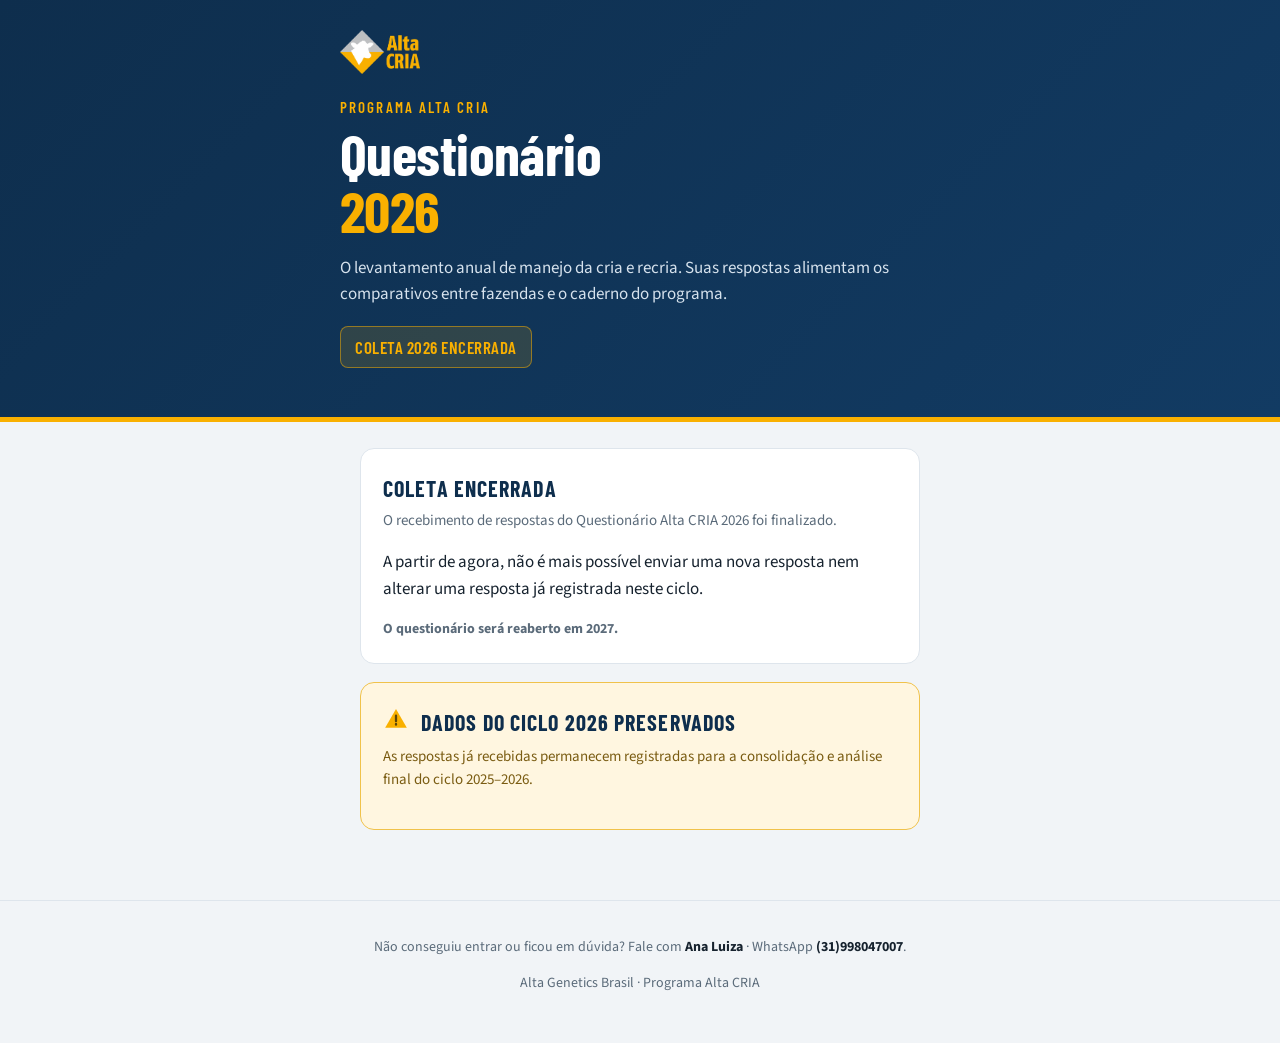
==== commit 3ff4c922: "Add files via upload" ====
--- a/index.html
+++ b/index.html
@@ -5,32 +5,27 @@
 <meta name="viewport" content="width=device-width, initial-scale=1">
 
 <!-- ===================================================================
-     O QUE TROCAR AQUI
-     1) Endereço do site ....: https://altaleite.github.io/altacria26
-        (aparece em og:url, og:image e canonical, logo abaixo)
-     2) Link do questionário .: procure por  id="btnIniciar"
-        Se criar uma NOVA implantação no Apps Script em vez de atualizar
-        a existente, o link muda e precisa ser trocado lá.
-     3) Status da coleta .....: procure por  "Coleta em andamento"
-        (sem data fixa por enquanto — se/quando definirem um prazo,
-        procure pelas 4 ocorrências de "Coleta em andamento" e troque)
-     4) Contato ..............: Ana Luiza · (31)998047007
+     STATUS ATUAL
+     Coleta Alta CRIA 2026 encerrada em setembro de 2026.
+     Esta página não contém link para o Web App do questionário.
+     Para o ciclo 2027, criar/publicar a nova coleta e então atualizar esta página.
+     Contato: Ana Luiza · (31)998047007
      =================================================================== -->
 <title>Questionário Alta CRIA 2026</title>
-<meta name="description" content="Levantamento anual de manejo da cria e recria das fazendas participantes do Programa Alta CRIA. Coleta em andamento — responda assim que possível.">
+<meta name="description" content="Levantamento anual de manejo da cria e recria das fazendas participantes do Programa Alta CRIA. Coleta 2026 encerrada.">
 <link rel="canonical" href="https://altaleite.github.io/altacria26/">
 <meta property="og:type" content="website">
 <meta property="og:site_name" content="Programa Alta CRIA">
 <meta property="og:locale" content="pt_BR">
 <meta property="og:url" content="https://altaleite.github.io/altacria26/">
 <meta property="og:title" content="Questionário Alta CRIA 2026">
-<meta property="og:description" content="Levantamento anual de manejo da cria e recria. Coleta em andamento. O progresso fica salvo: dá para parar e continuar depois.">
+<meta property="og:description" content="Levantamento anual de manejo da cria e recria. Coleta 2026 encerrada.">
 <meta property="og:image" content="https://altaleite.github.io/altacria26/og-image.png">
 <meta property="og:image:width" content="1200">
 <meta property="og:image:height" content="630">
 <meta name="twitter:card" content="summary_large_image">
 <meta name="twitter:title" content="Questionário Alta CRIA 2026">
-<meta name="twitter:description" content="Levantamento anual de manejo da cria e recria. Coleta em andamento.">
+<meta name="twitter:description" content="Levantamento anual de manejo da cria e recria. Coleta 2026 encerrada.">
 <meta name="twitter:image" content="https://altaleite.github.io/altacria26/og-image.png">
 <meta name="theme-color" content="#0E2E4D">
 <link rel="icon" href="[data-uri]">
@@ -105,43 +100,26 @@
     <p class="eyebrow">Programa Alta CRIA</p>
     <h1>Questionário <span class="ano">2026</span></h1>
     <p class="lead">O levantamento anual de manejo da cria e recria. Suas respostas alimentam os comparativos entre fazendas e o caderno do programa.</p>
-    <p class="prazo">Coleta em andamento</p>
+    <p class="prazo">Coleta 2026 encerrada</p>
   </div>
 </header>
 
 <main class="wrap">
 
   <section class="card">
-    <h2>Para entrar</h2>
-    <p class="sub">Três informações liberam o questionário:</p>
-    <ul class="dados">
-      <li><span class="n">1</span><span>Código Alta CRIA da fazenda</span></li>
-      <li><span class="n">2</span><span>Nome do proprietário(a) ou grupo proprietário</span></li>
-      <li><span class="n">3</span><span>Cidade da fazenda</span></li>
-    </ul>
-    <p class="nota">O sistema confere esses dados na base do programa. Nenhuma informação da sua fazenda aparece na tela antes disso.</p>
+    <h2>Coleta encerrada</h2>
+    <p class="sub">O recebimento de respostas do Questionário Alta CRIA 2026 foi finalizado.</p>
+    <p>A partir de agora, não é mais possível enviar uma nova resposta nem alterar uma resposta já registrada neste ciclo.</p>
+    <p class="nota"><strong>O questionário será reaberto em 2027.</strong></p>
   </section>
 
   <section class="aviso">
     <div class="aviso-topo">
       <svg viewBox="0 0 24 24" aria-hidden="true"><path d="M12 2.8L22 20H2L12 2.8z" fill="#F9B000"/><path d="M12 9v5M12 16.6v.6" stroke="#5A4409" stroke-width="2.1" stroke-linecap="round"/></svg>
-      <h2>Reúna antes de começar</h2>
+      <h2>Dados do ciclo 2026 preservados</h2>
     </div>
-    <p class="sub">Estes são os números que costumam obrigar a levantar da cadeira no meio do questionário. Tenha todos em mãos antes de abrir.</p>
-    <ul class="lista">
-        <li><span class="marca"></span><span class="txt">Custo de 1 bezerra desaleitada<small>Do nascimento até o desaleitamento, em R$</small></span></li>
-        <li><span class="marca"></span><span class="txt">Custo de 1 novilha pronta para parir<small>Do desaleitamento ao primeiro parto, em R$</small></span></li>
-        <li><span class="marca"></span><span class="txt">Vacas em lactação e litros por dia<small>O sistema calcula a média por vaca sozinho</small></span></li>
-        <li><span class="marca"></span><span class="txt">Medidas das baias e gaiolas<small>Largura e comprimento, em metros — leve a trena</small></span></li>
-        <li><span class="marca"></span><span class="txt">% de sólidos totais da dieta líquida<small>Se a fazenda adensa o leite ou dilui sucedâneo</small></span></li>
-        <li><span class="marca"></span><span class="txt">Marcas dos produtos que a fazenda usa<small>Vacinas, sucedâneo, desinfecção e preventivos</small></span></li>
-        <li><span class="marca"></span><span class="txt">Peso adulto médio das vacas<small>Em kg</small></span></li>
-    </ul>
-    <p class="nota">Se faltar algum, dá para salvar e voltar depois — mas o preenchimento fica bem mais rápido com tudo em mãos.</p>
+    <p class="sub">As respostas já recebidas permanecem registradas para a consolidação e análise final do ciclo 2025–2026.</p>
   </section>
-
-  <a class="cta" id="btnIniciar" href="https://script.google.com/macros/s/AKfycbw1zIn_bEKJnIRQhOoAmt5iOxoDVYw4NZtxAlDxIaN8Y5yvXAH1wwC8Cq9Vwj5FCqYvtg/exec">Iniciar questionário</a>
-  <p class="apos">O progresso é salvo sozinho. Dá para parar e continuar depois, até em outro aparelho: basta validar de novo com os mesmos dados.</p>
 
 </main>
 
